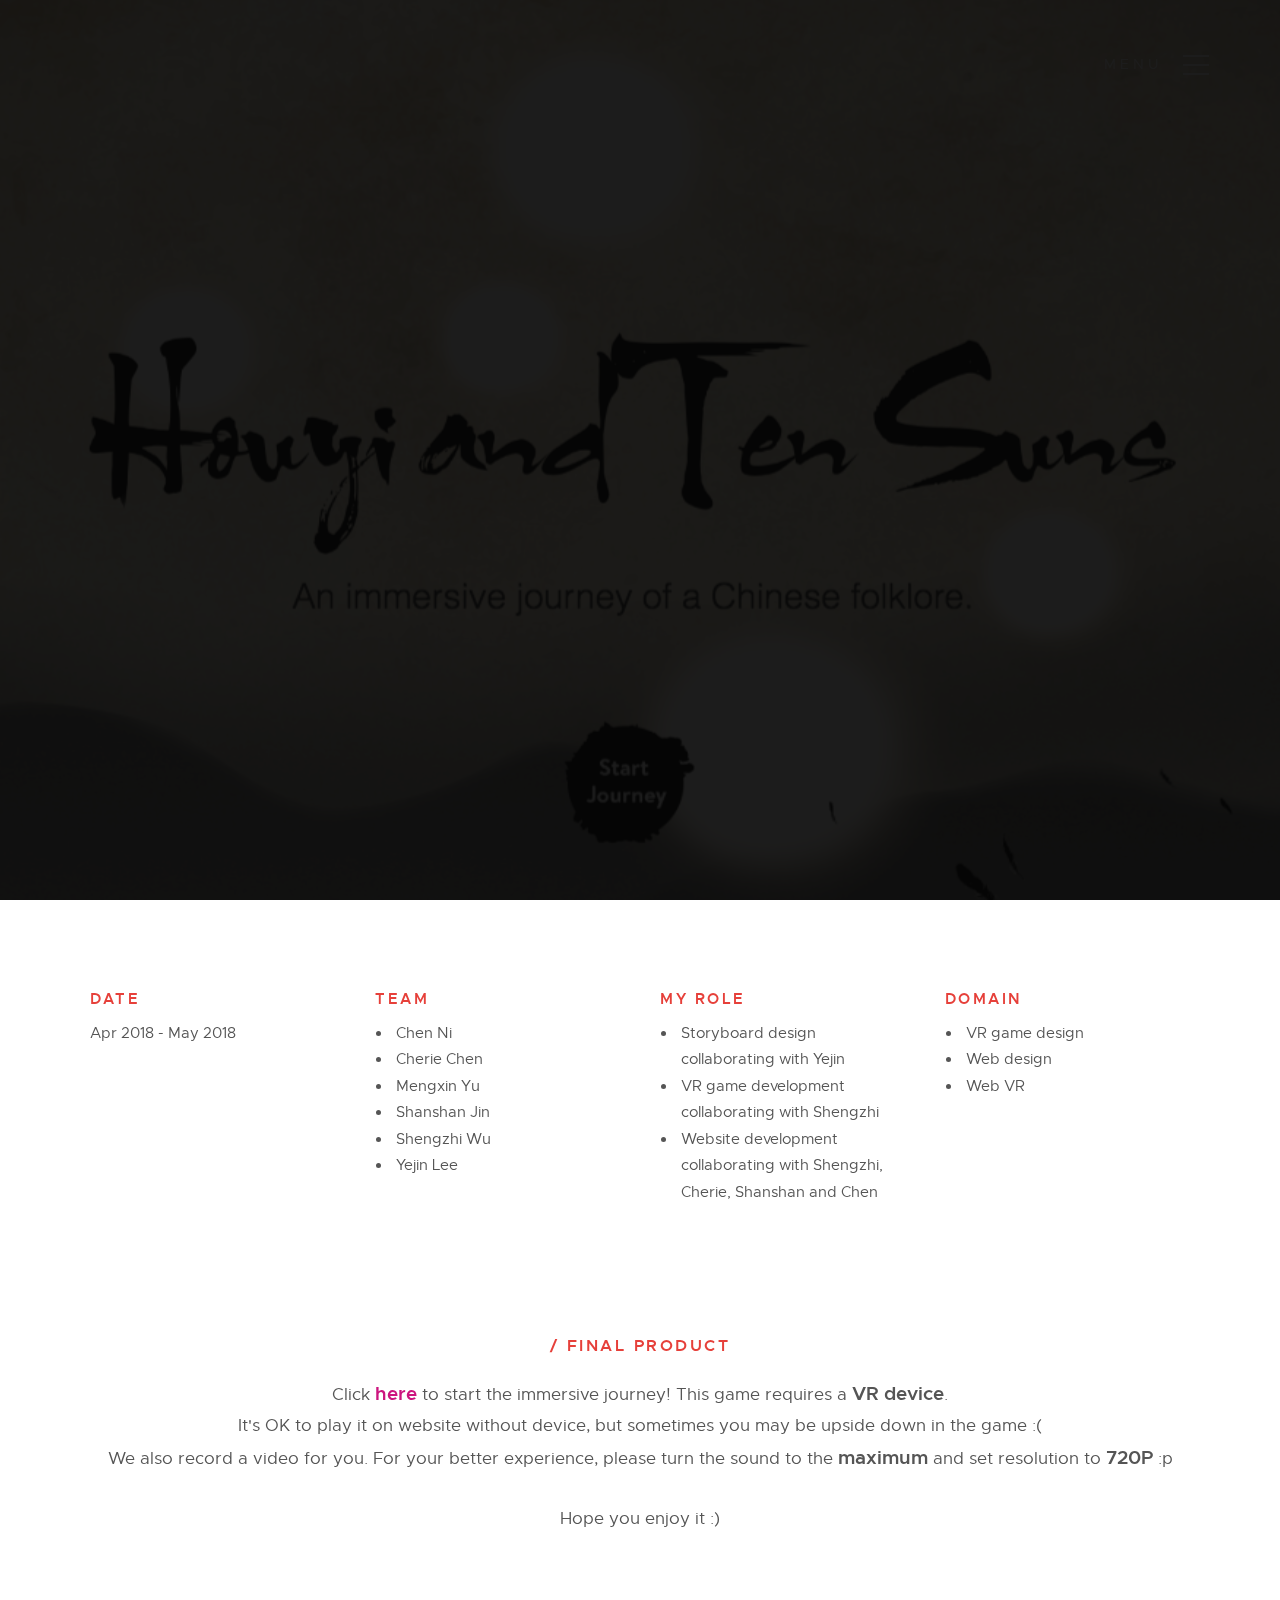
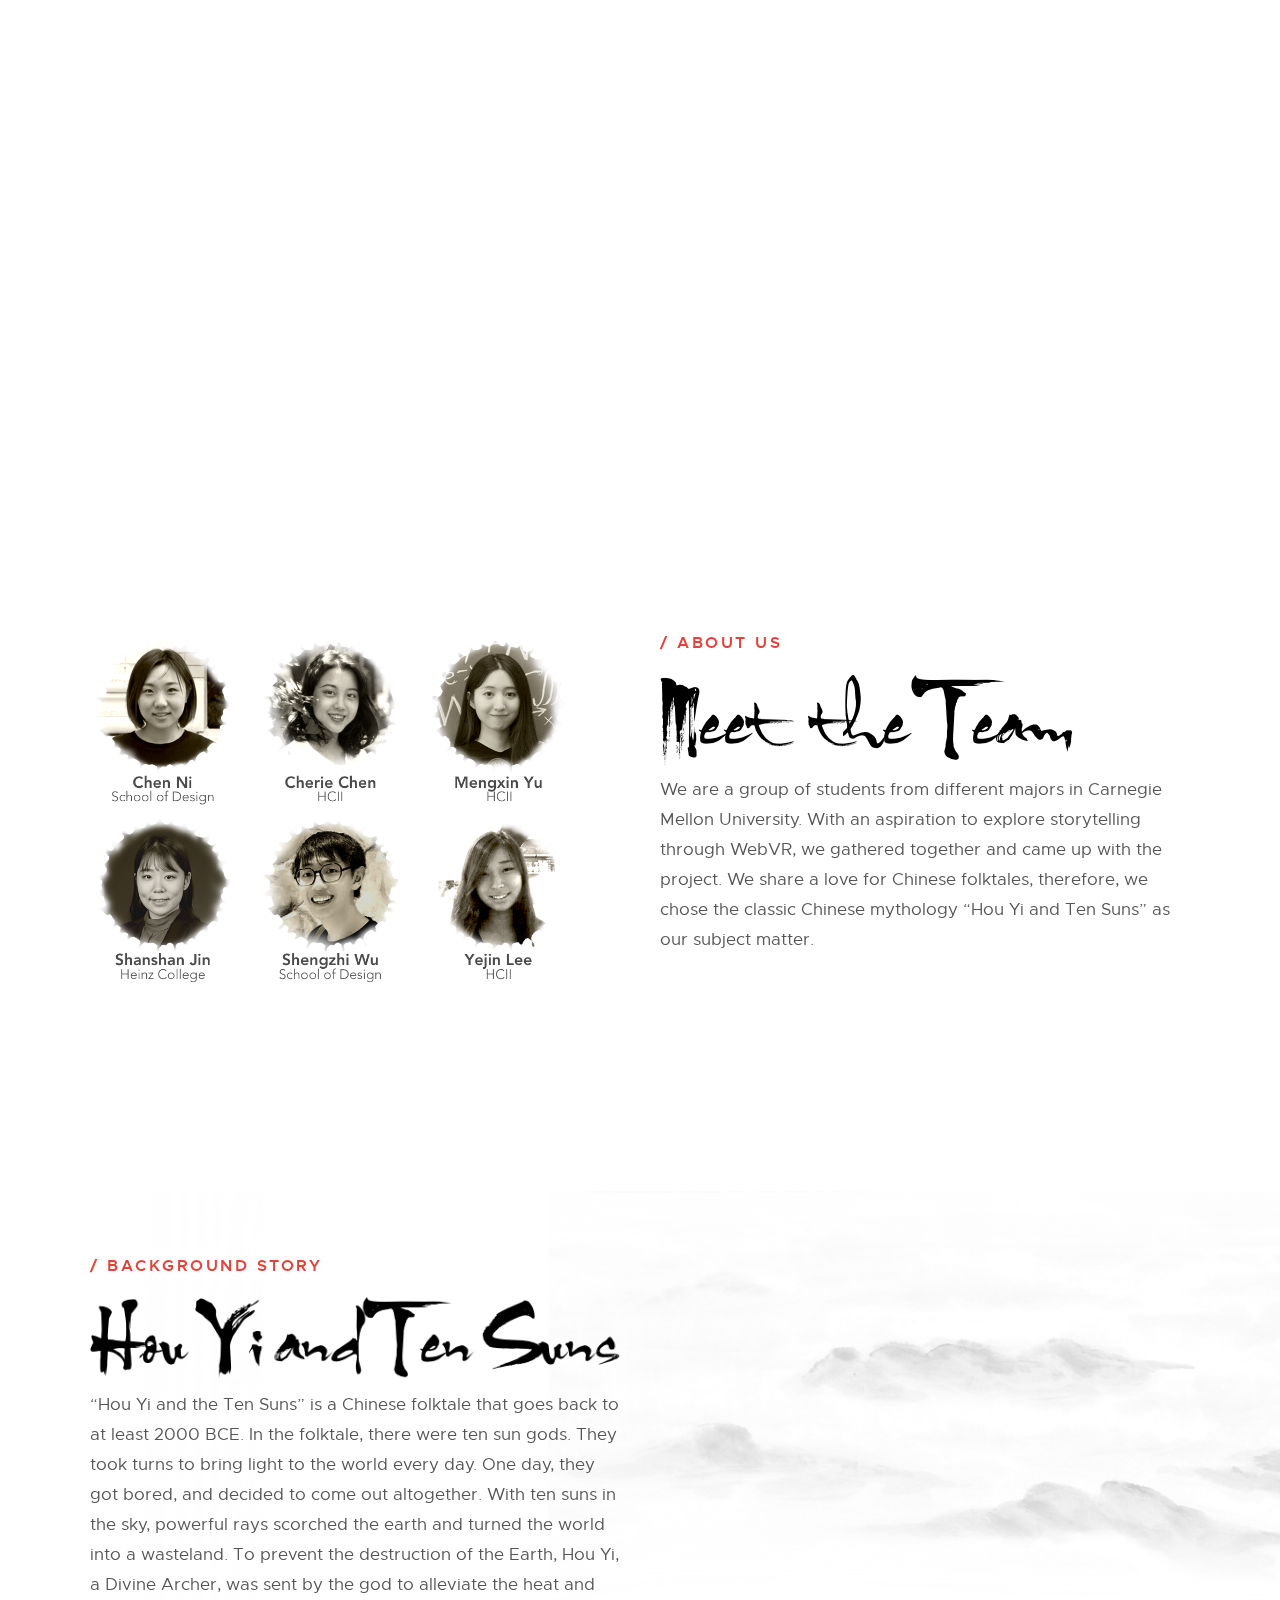
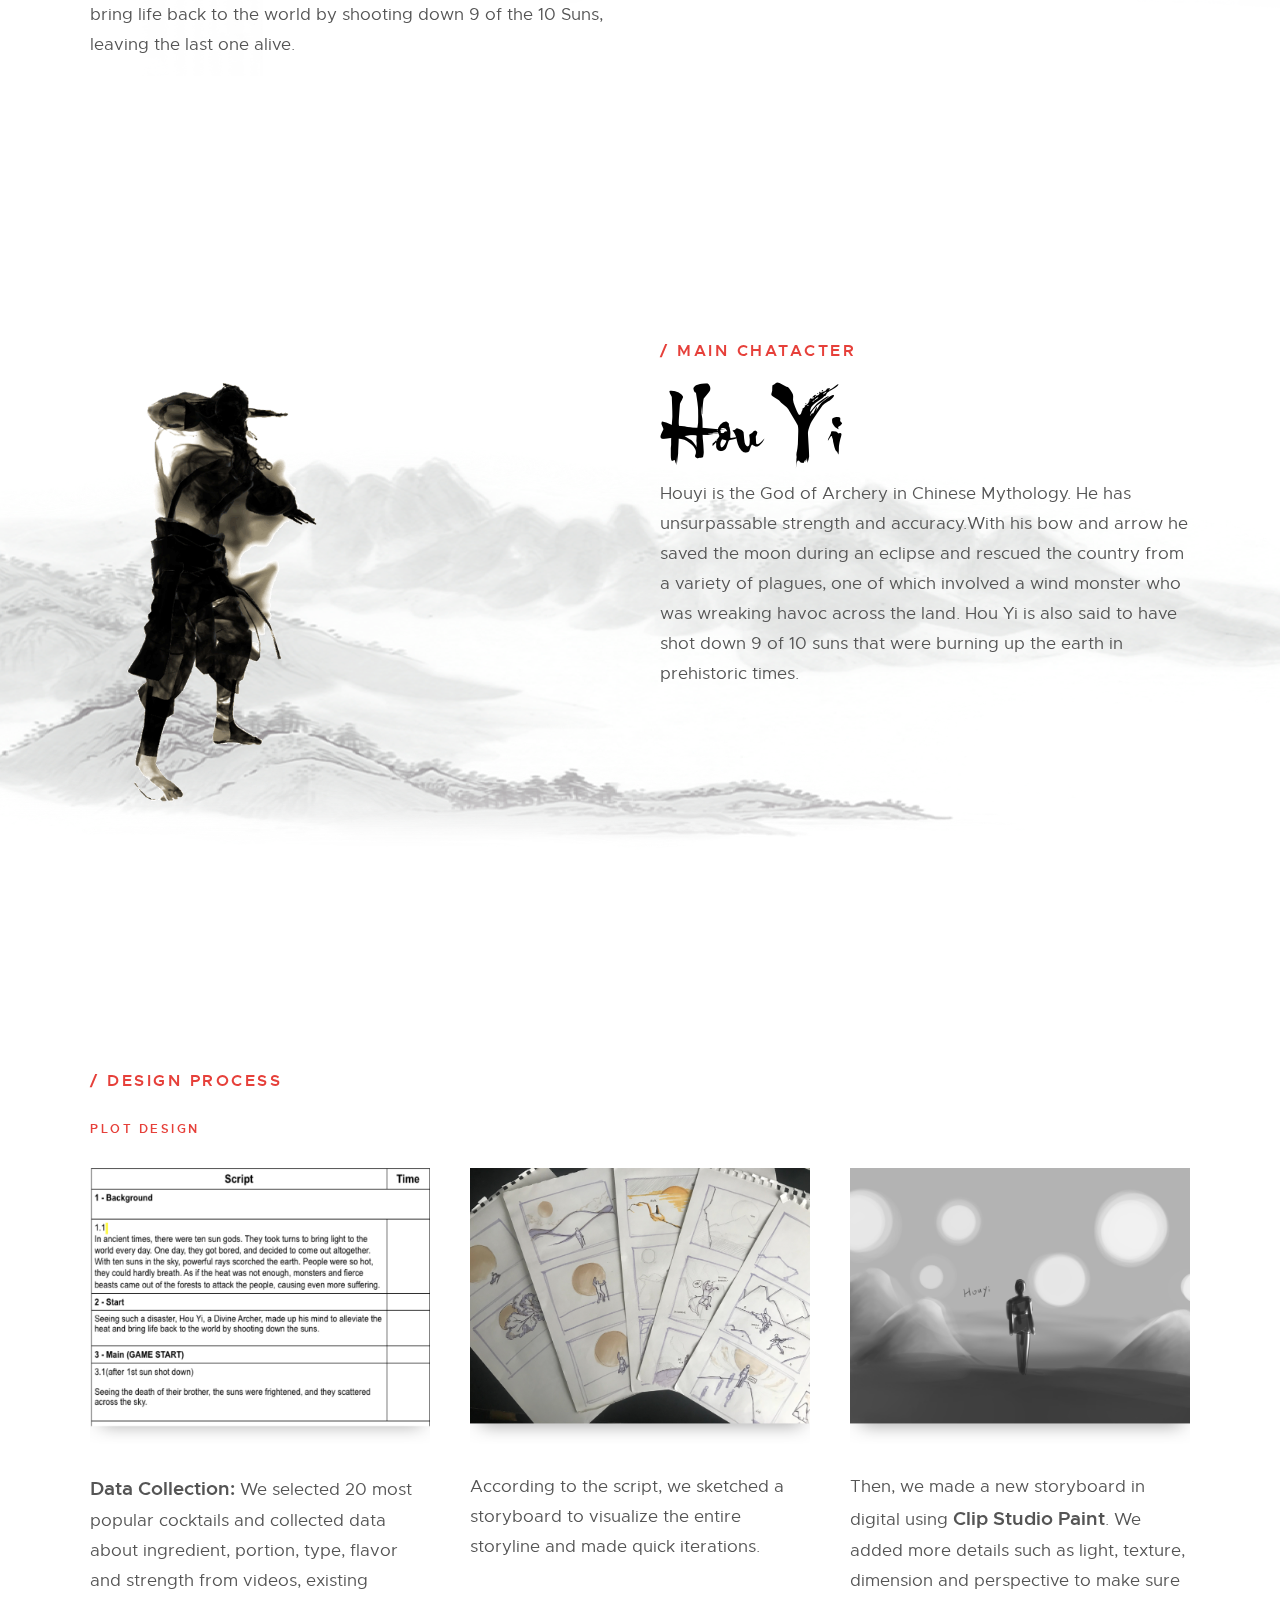
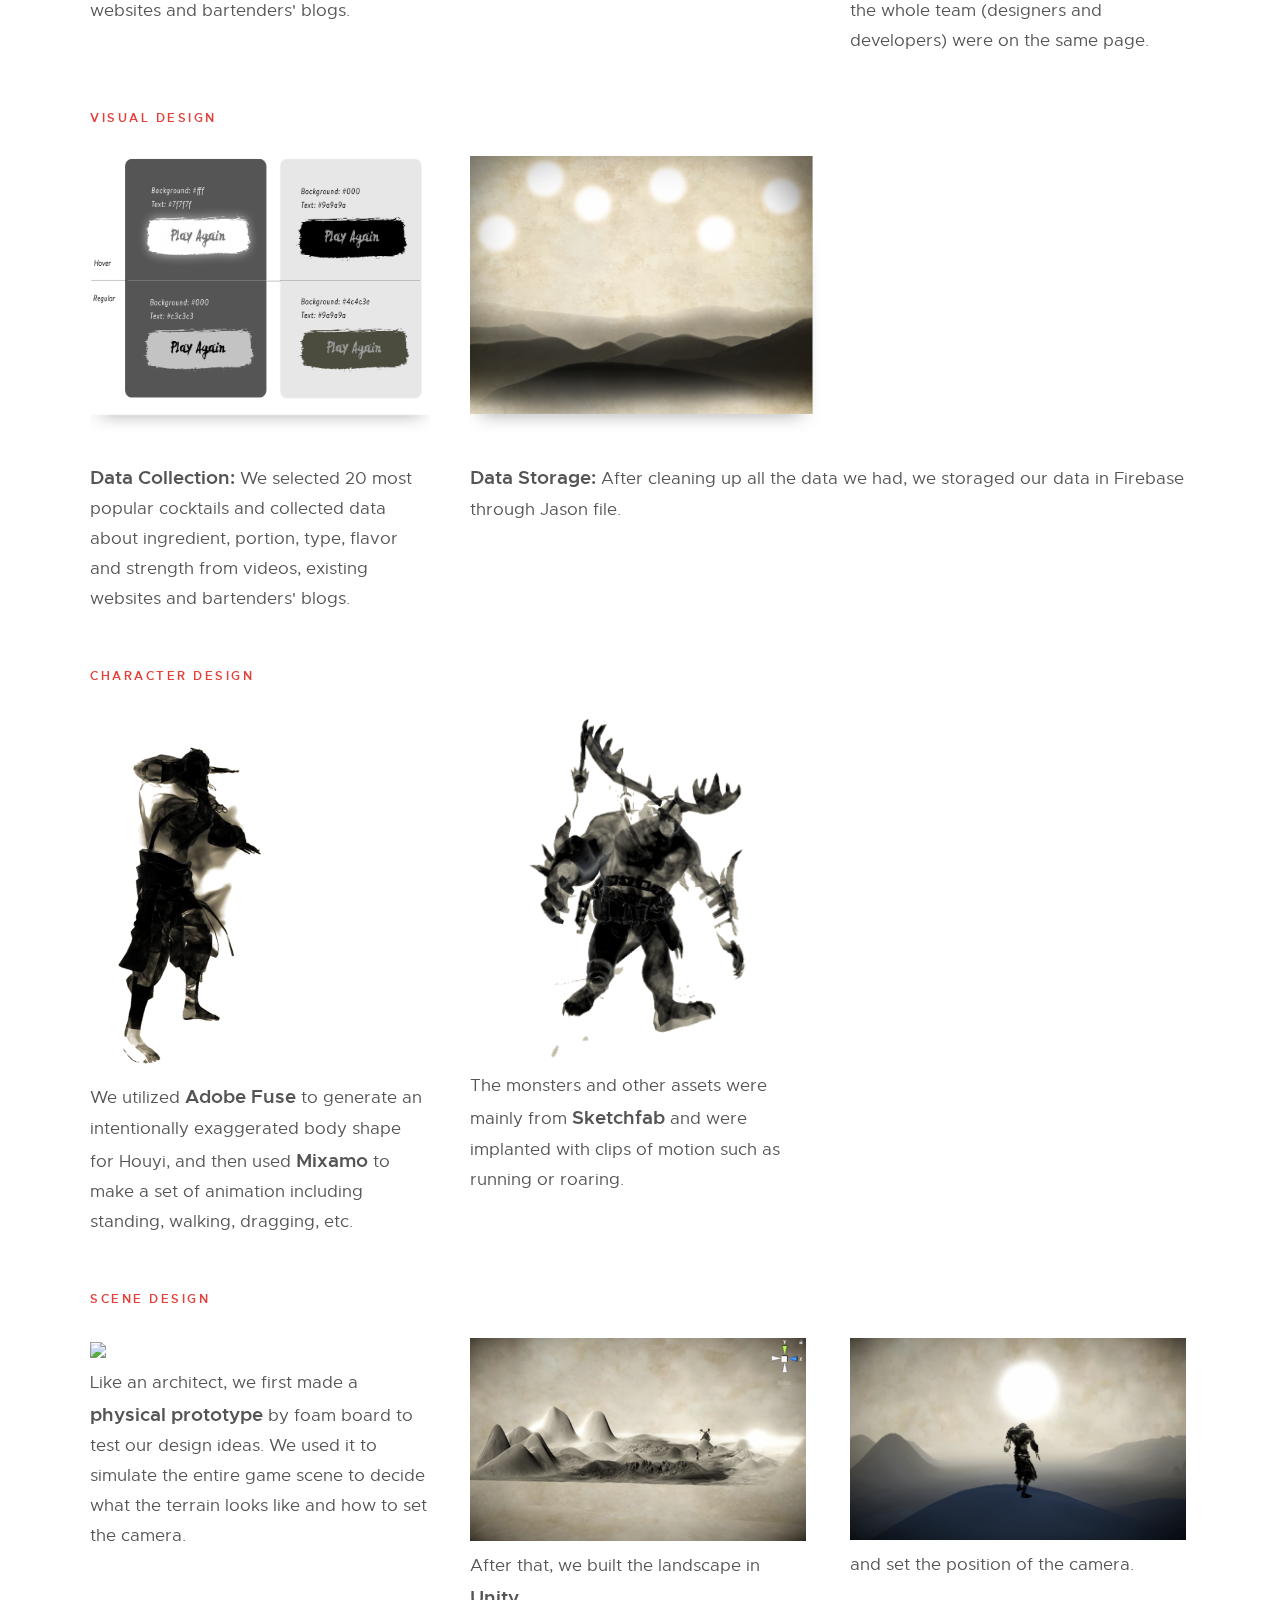
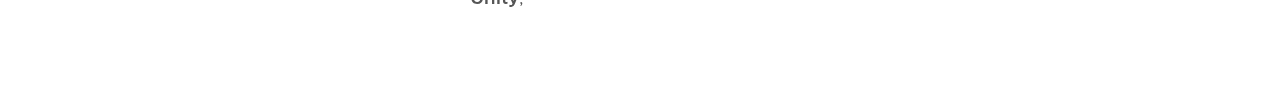
==== SingleWork/Houyi.html @ b778c7f6 "Sep 7th" ====
<!DOCTYPE html>
<html class="no-js" lang="en">
<head>

    <!--- basic page needs
    ================================================== -->
    <meta charset="utf-8">
    <title>Hou Yi and Ten Suns</title>
    <meta name="description" content="">
    <meta name="author" content="">

    <!-- mobile specific metas
    ================================================== -->
    <meta name="viewport" content="width=device-width, initial-scale=1">

    <!-- CSS
    ================================================== -->
    <link rel="stylesheet" href="css/base.css">
    <link rel="stylesheet" href="css/vendor.css">
    <link rel="stylesheet" href="css/HouYi.css">

    <!-- script
    ================================================== -->
    <script src="js/modernizr.js"></script>
    <script src="js/pace.min.js"></script>

</head>

<body id="top">
    <!-- navigation -->
    <header class="s-header">
        <nav class="header-nav">
            <a href="#0" class="header-nav__close" title="close"><span>Close</span></a>
            <div class="header-nav__content">
                <ul class="header-nav__list">
                    <li class="current"><a class="smoothscroll"  href="#home" title="home">Home</a></li>
                    <li><a class="smoothscroll"  href="#about" title="about">About</a></li>
                    <li><a class="smoothscroll"  href="#services" title="services">Services</a></li>
                    <li><a class="smoothscroll"  href="#works" title="works">Works</a></li>
                    <li><a class="smoothscroll"  href="#contact" title="contact">Contact</a></li>
                </ul>
            </div> <!-- end header-nav__content -->
        </nav> <!-- end header-nav -->
        <a class="header-menu-toggle" href="#0">
            <span class="header-menu-icon"></span>
        </a>
    </header> <!-- end s-header -->


    <!-- home ================================================== -->
    <section id="home" class="s-home target-section" data-parallax="scroll" data-image-src="images/HouYi/background.png" data-natural-width=150 data-natural-height=70 data-position-y=top>
    </section> <!-- end s-home -->
    

       <section id="role">
        <div class="row block-1-4 block-m-1-4 block-tab-1-2">
            <div class="col-block" >
                <h3 class="sub-subhead">Date</h3>
                <p>Apr 2018 - May 2018</p>
            </div>
            <div class="col-block" >
                <h3 class="sub-subhead">Team</h3>
                <ul>
                    <li>Chen Ni</li>
                    <li>Cherie Chen</li>
                    <li>Mengxin Yu</li>
                    <li>Shanshan Jin</li>
                    <li>Shengzhi Wu</li>
                    <li>Yejin Lee</li>
                </ul>
            </div>
            <div class="col-block" >
                <h3 class="sub-subhead">My role</h3>
                <ul>
                    <li>Storyboard design collaborating with Yejin</li>
                    <li>VR game development collaborating with Shengzhi</li>
                    <li>Website development collaborating with Shengzhi, Cherie, Shanshan and Chen</li>
                </ul>
            </div>
            <div class="col-block" >
                <h3 class="sub-subhead">Domain</h3>
                <ul>
                    <li>VR game design</li>
                    <li>Web design</li>
                    <li>Web VR</li>
                </ul>
            </div>
        </div>       
    </section>
    <!-- content ================================================== -->
    
    
    <section style="margin-top:10rem; margin-bottom: 5rem">
            <div width="20%" align="center">
                <h3 class="subhead">Final Product</h3>
                <p>Click <a href="https://shanshaj.github.io/Hou-Yi/"><b>here</b></a> to start the immersive journey! This game requires a <b>VR device</b>.
                <br>It's OK to play it on website without device, but sometimes you may be upside down in the game :(
                <br>We also record a video for you. For your better experience, please turn the sound to the <b>maximum</b> and set resolution to <b>720P</b> :p</p>
                <p>Hope you enjoy it :) </p>
            </div>
            <div width="65%" align="center">
                <iframe width="725" height="408" src="https://www.youtube.com/embed/RPonLf4-3fg" frameborder="0" allow="autoplay; encrypted-media" allowfullscreen></iframe> 
            </div>   
    </section> 
      
    <section id='about' class="s-services" >
        <div class="row block-1-2 block-m-1-2 block-tab-full">
            <div class="col-block">
                <img width="90%" src="images/HouYi/team.png">
            </div>
            <div class="col-block">
                <h3 class="subhead">About us</h3>
                <img src="images/HouYi/t3.png">
                <p>We are a group of students from different majors in Carnegie Mellon University. With an aspiration to explore storytelling through WebVR, we gathered together and came up with the project. We share a love for Chinese folktales, therefore, we chose the classic Chinese mythology “Hou Yi and Ten Suns” as our subject matter.</p>
            </div>
        </div>
    </section> <!-- end -->
    
    <section id='about' class="s-services" style="background-image: url(images/HouYi/hill4.png); background-repeat:no-repeat">
        <div class="row block-1-2 block-m-1-2 block-tab-full">
            <div class="col-block">
               <h3 class="subhead">Background Story</h3>
                <img src="images/HouYi/t1.png">
                <p>“Hou Yi and the Ten Suns” is a Chinese folktale that goes back to at least 2000 BCE. In the folktale, there were ten sun gods. They took turns to bring light to the world every day. One day, they got bored, and decided to come out altogether. With ten suns in the sky, powerful rays scorched the earth and turned the world into a wasteland. To prevent the destruction of the Earth, Hou Yi, a Divine Archer, was sent by the god to alleviate the heat and bring life back to the world by shooting down 9 of the 10 Suns, leaving the last one alive.</p>
            </div>
            <div class="col-block">
                <img src="">
            </div>
        </div>
    </section> <!-- end -->
    
    <section id='about' class="s-services"  style="background-image: url(images/HouYi/hill2.png); background-repeat:no-repeat">
        <div class="row block-1-2 block-m-1-2 block-tab-full">
            <div class="col-block">
                <img width="50%" src="images/HouYi/houyi.gif">
            </div>
            <div class="col-block">
                <h3 class="subhead">Main chatacter</h3>
                <img src="images/HouYi/t2.png">
                <p>Houyi is the God of Archery in Chinese Mythology. He has unsurpassable strength and accuracy.With his bow and arrow he saved the moon during an eclipse and rescued the country from a variety of plagues, one of which involved a wind monster who was wreaking havoc across the land. Hou Yi is also said to have shot down 9 of 10 suns that were burning up the earth in prehistoric times.</p>
            </div>
        </div>
    </section> <!-- end -->
    
    <section id='services' class="s-services">
        <div class="row section-header" >
            <div class="col-full">
                <h3 class="subhead">Design Process</h3>
            </div>
        </div> <!-- end section-header -->

        <div class="row">
            <div class="col-full">
                <h3 class="sub-subhead">Plot Design</h3>
            </div>
        </div>
        <div class="row services-list block-1-3 block-m-1-2 block-tab-full">
            <div class="col-block service-item " >
                <div class="service-text">
                    <img src="images/HouYi/story1.png">
                </div>
                <p><b>Data Collection:</b> We selected 20 most popular cocktails and collected data about ingredient, portion, type, flavor and strength from videos, existing websites and bartenders' blogs.
                </p>
            </div>
            <div class="col-block service-item " >
                <div class="service-text">
                    <img src="images/HouYi/story2.png">
                </div>
                <p>According to the script, we sketched a storyboard to visualize the entire storyline and made quick iterations.
                </p>
            </div>
            <div class="col-block service-item " >
                <div class="service-text">
                    <img src="images/HouYi/story3.png">
                </div>
                <p>Then, we made a new storyboard in digital using <b>Clip Studio Paint</b>. We added more details such as light, texture, dimension and perspective to make sure the whole team (designers and developers) were on the same page.
                </p>
            </div>
        </div>

        <div class="row">
            <div class="col-full">
                <h3 class="sub-subhead">Visual Design</h3>
            </div>
        </div>
        <div class="row services-list block-1-3 block-m-1-2 block-tab-full">
            <div class="col-block service-item " >
                <div class="service-text">
                    <img src="images/HouYi/visual1.png">
                </div>
                <p><b>Data Collection:</b> We selected 20 most popular cocktails and collected data about ingredient, portion, type, flavor and strength from videos, existing websites and bartenders' blogs.
                </p>
            </div>
            <div class="col-eight service-item " >
                <div class="service-text">
                    <img src="images/HouYi/visual2.png">
                </div>
                <p><b>Data Storage:</b> After cleaning up all the data we had, we storaged our data in Firebase through Jason file.
                </p>
            </div>
        </div>
        
        <div class="row">
            <div class="col-full">
                <h3 class="sub-subhead">Character Design</h3>
            </div>
        </div>
        <div class="row services-list block-1-3 block-m-1-2 block-tab-full">
            <div class="col-block service-item " >
                <div class="service-text">
                    <img width="200px" height="355px" src="images/HouYi/houyi.gif">
                </div>
                <p>We utilized <b>Adobe Fuse</b> to generate an intentionally exaggerated body shape for Houyi, and then used <b>Mixamo</b> to make a set of animation including standing, walking, dragging, etc.
                </p>
            </div>
            <div class="col-block service-item " >
                <div class="service-text">
                    <img width="312.4px" src="images/HouYi/monster.gif">
                </div>
                <p>The monsters and other assets were mainly from <b>Sketchfab</b> and were implanted with clips of motion such as running or roaring.
                </p>
            </div>
        </div>
        
        <div class="row">
            <div class="col-full">
                <h3 class="sub-subhead">Scene Design</h3>
            </div>
        </div>
        <div class="row services-list block-1-3 block-m-1-2 block-tab-full">
            <div class="col-block service-item " >
                <div class="service-text">
                    <img width="359.98px" src="images/HouYi/scene1.gif">
                </div>
                <p>Like an architect, we first made a <b>physical prototype</b> by foam board to test our design ideas. We used it to simulate the entire game scene to decide what the terrain looks like and how to set the camera.
                </p>
            </div>
            <div class="col-block service-item " >
                <div class="service-text">
                    <img width="335.85px" src="images/HouYi/scene3.png">
                </div>
                <p>After that, we built the landscape in <b>Unity</b>,
                </p>
            </div>
            <div class="col-block service-item " >
                <div class="service-text">
                    <img width="335.85px" src="images/HouYi/scene2.png">
                </div>
                <p>and set the position of the camera.
                </p>
            </div>
            
        </div>
    </section>
    



    


    <!-- preloader
    ================================================== -->
    <div id="preloader">
        <div id="loader">            
        </div>
    </div>


    <!-- Java Script
    ================================================== -->
    <script src="js/jquery-3.2.1.min.js"></script>
    <script src="js/plugins.js"></script>
    <script src="js/main.js"></script>

</body>

</html>
---- SingleWork/css/base.css ----
/* =================================================================== 
 *
 *  Transcend v1.0 Base Stylesheet
 *  03-18-2018
 *  ------------------------------------------------------------------
 *
 *  TOC:
 *  # imports
 *  # normalize
 *  # basic/base setup styles
 *      ## Media
 *      ## Typography resets
 *      ## links
 *      ## inputs
 *  # grid
 *      ## medium size devices
 *      ## tablets
 *      ## mobile devices
 *      ## small mobile devices
 *  # block grids
 *      ## medium size devices
 *      ## tablets
 *      ## mobile devices
 *      ## small mobile devices
 *  # MISC
 *
 * =================================================================== */

/* ===================================================================
 * # imports 
 *
 * ------------------------------------------------------------------- */
@import url("font-awesome/css/fontawesome-all.css");
@import url("micons/micons.css");
@import url("fonts.css");


/* ===================================================================
 * # normalize
 * normalize.css v5.0.0 | MIT License | 
 * github.com/necolas/normalize.css
 *
 * ------------------------------------------------------------------- */
html {
    font-family: sans-serif;
    line-height: 1.15;
    -ms-text-size-adjust: 100%;
    -webkit-text-size-adjust: 100%;
}

body {
    margin: 0;
}

article,
aside,
footer,
header,
nav,
section {
    display: block;
}

h1 {
    font-size: 2em;
    margin: 0.67em 0;
}

figcaption,
figure,
main {
    display: block;
}

figure {
    margin: 1em 40px;
}

hr {
    box-sizing: content-box;
    height: 0;
    overflow: visible;
}

pre {
    font-family: monospace, monospace;
    font-size: 1em;
}

a {
    background-color: transparent;
    -webkit-text-decoration-skip: objects;
}

a:active,
a:hover {
    outline-width: 0;
}

abbr[title] {
    border-bottom: none;
    text-decoration: underline;
    text-decoration: underline dotted;
}

b,
strong {
    font-weight: inherit;
}

b,
strong {
    font-weight: bolder;
}

code,
kbd,
samp {
    font-family: monospace, monospace;
    font-size: 1em;
}

dfn {
    font-style: italic;
}

mark {
    background-color: #ff0;
    color: #000;
}

small {
    font-size: 80%;
}

sub,
sup {
    font-size: 75%;
    line-height: 0;
    position: relative;
    vertical-align: baseline;
}

sub {
    bottom: -0.25em;
}

sup {
    top: -0.5em;
}

audio,
video {
    display: inline-block;
}

audio:not([controls]) {
    display: none;
    height: 0;
}

img {
    border-style: none;
}

svg:not(:root) {
    overflow: hidden;
}

button,
input,
optgroup,
select,
textarea {
    font-family: sans-serif;
    font-size: 100%;
    line-height: 1.15;
    margin: 0;
}

button,
input {
    overflow: visible;
}

button,
select {
    text-transform: none;
}

button,
html [type="button"],
[type="reset"],
[type="submit"] {
    -webkit-appearance: button;
}

button::-moz-focus-inner,
[type="button"]::-moz-focus-inner,
[type="reset"]::-moz-focus-inner,
[type="submit"]::-moz-focus-inner {
    border-style: none;
    padding: 0;
}

button:-moz-focusring,
[type="button"]:-moz-focusring,
[type="reset"]:-moz-focusring,
[type="submit"]:-moz-focusring {
    outline: 1px dotted ButtonText;
}

fieldset {
    border: 1px solid #c0c0c0;
    margin: 0 2px;
    padding: 0.35em 0.625em 0.75em;
}

legend {
    box-sizing: border-box;
    color: inherit;
    display: table;
    max-width: 100%;
    padding: 0;
    white-space: normal;
}

progress {
    display: inline-block;
    vertical-align: baseline;
}

textarea {
    overflow: auto;
}

[type="checkbox"],
[type="radio"] {
    box-sizing: border-box;
    padding: 0;
}

[type="number"]::-webkit-inner-spin-button,
[type="number"]::-webkit-outer-spin-button {
    height: auto;
}

[type="search"] {
    -webkit-appearance: textfield;
    outline-offset: -2px;
}

[type="search"]::-webkit-search-cancel-button,
[type="search"]::-webkit-search-decoration {
    -webkit-appearance: none;
}

::-webkit-file-upload-button {
    -webkit-appearance: button;
    font: inherit;
}

details,
menu {
    display: block;
}

summary {
    display: list-item;
}

canvas {
    display: inline-block;
}

template {
    display: none;
}

[hidden] {
    display: none;
}


/* ===================================================================
 * # basic/base setup styles
 *
 * ------------------------------------------------------------------- */
html {
    font-size: 62.5%;
    box-sizing: border-box;
}

*,
*::before,
*::after {
    box-sizing: inherit;
}

body {
    font-weight: normal;
    line-height: 1;
    word-wrap: break-word;
    text-rendering: optimizeLegibility;
    -webkit-overflow-scrolling: touch;
    -webkit-text-size-adjust: none;
}

body,
input,
button {
    -moz-osx-font-smoothing: grayscale;
    -webkit-font-smoothing: antialiased;
}


/* ------------------------------------------------------------------- 
 * ## Media
 * ------------------------------------------------------------------- */
img,
video {
    max-width: 100%;
    height: auto;
}


/* ------------------------------------------------------------------- 
 * ## Typography resets 
 * ------------------------------------------------------------------- */
div,
dl,
dt,
dd,
ul,
ol,
li,
h1,
h2,
h3,
h4,
h5,
h6,
pre,
form,
p,
blockquote,
th,
td {
    margin: 0;
    padding: 0;
}

h1,
h2,
h3,
h4,
h5,
h6 {
    -webkit-font-smoothing: auto;
    -webkit-font-smoothing: antialiased;
    -webkit-font-variant-ligatures: common-ligatures;
    -moz-font-variant-ligatures: common-ligatures;
    font-variant-ligatures: common-ligatures;
    text-rendering: optimizeLegibility;
}

em,
i {
    font-style: italic;
    line-height: inherit;
}

strong,
b {
    font-weight: bold;
    line-height: inherit;
}

small {
    font-size: 60%;
    line-height: inherit;
}

ol,
ul {
    list-style: none;
}

li {
    display: block;
}


/* ------------------------------------------------------------------- 
 * ## links
 * ------------------------------------------------------------------- */
a {
    text-decoration: none;
    line-height: inherit;
}

a img {
    border: none;
}


/* ------------------------------------------------------------------- 
 * ## inputs
 * ------------------------------------------------------------------- */
fieldset {
    margin: 0;
    padding: 0;
}

input[type="email"],
input[type="number"],
input[type="search"],
input[type="text"],
input[type="tel"],
input[type="url"],
input[type="password"],
textarea {
    -webkit-appearance: none;
    -moz-appearance: none;
    -ms-appearance: none;
    -o-appearance: none;
    appearance: none;
}



/* ===================================================================
 * # grid
 *
 * ------------------------------------------------------------------- */
.row {
    width: 89%;
    max-width: 1200px;
    margin: 0 auto;
}

.row:after {
    content: "";
    display: table;
    clear: both;
}

.row .row {
    width: auto;
    max-width: none;
    margin-left: -20px;
    margin-right: -20px;
}

/* column blocks
 * -------------------------------------- */
[class*="col-"] {
    float: left;
    padding: 0 20px;
}

[class*="col-"]+[class*="col-"].end {
    float: right;
}

/* column width classes 
 * -------------------------------------- */
.col-one {
    width: 8.33333%;
}

.col-two,
.col-1-6 {
    width: 16.66667%;
}

.col-three,
.col-1-4 {
    width: 25%;
}

.col-four,
.col-1-3 {
    width: 33.33333%;
}

.col-five {
    width: 41.66667%;
}

.col-six,
.col-1-2 {
    width: 50%;
}

.col-seven {
    width: 58.33333%;
}

.col-eight,
.col-2-3 {
    width: 66.66667%;
}

.col-nine,
.col-3-4 {
    width: 75%;
}

.col-ten,
.col-5-6 {
    width: 83.33333%;
}

.col-eleven {
    width: 91.66667%;
}

.col-twelve,
.col-full {
    width: 100%;
}


/* ------------------------------------------------------------------- 
 * ## medium size devices
 * ------------------------------------------------------------------- */
@media only screen and (max-width: 1200px) {
    .row .row {
        margin-left: -15px;
        margin-right: -15px;
    }
    [class*="col-"] {
        padding: 0 15px;
    }
    .md-two,
    .md-1-6 {
        width: 16.66667%;
    }
    .md-one {
        width: 8.33333%;
    }
    .md-three,
    .md-1-4 {
        width: 25%;
    }
    .md-four,
    .md-1-3 {
        width: 33.33333%;
    }
    .md-five {
        width: 41.66667%;
    }
    .md-six,
    .md-1-2 {
        width: 50%;
    }
    .md-seven {
        width: 58.33333%;
    }
    .md-eight,
    .md-2-3 {
        width: 66.66667%;
    }
    .md-nine,
    .md-3-4 {
        width: 75%;
    }
    .md-ten,
    .md-5-6 {
        width: 83.33333%;
    }
    .md-eleven {
        width: 91.66667%;
    }
    .md-twelve,
    .md-full {
        width: 100%;
    }
}


/* ------------------------------------------------------------------- 
 * ## tablets
 * ------------------------------------------------------------------- */
@media only screen and (max-width: 800px) {
    .row {
        width: 90%;
    }
    .tab-1-4 {
        width: 25%;
    }
    .tab-1-3 {
        width: 33.33333%;
    }
    .tab-1-2 {
        width: 50%;
    }
    .tab-2-3 {
        width: 66.66667%;
    }
    .tab-3-4 {
        width: 75%;
    }
    .tab-full {
        width: 100%;
    }
    .hide-on-tablet {
        display: none;
    }
}


/* ------------------------------------------------------------------- 
 * ## mobile devices
 * ------------------------------------------------------------------- */
@media only screen and (max-width: 600px) {
    .row {
        width: auto;
        padding-left: 25px;
        padding-right: 25px;
    }
    .row .row {
        margin-left: -10px;
        margin-right: -10px;
        padding-left: 0;
        padding-right: 0;
    }
    [class*="col-"] {
        padding: 0 10px;
    }
    .mob-1-4 {
        width: 25%;
    }
    .mob-1-3 {
        width: 33.33333%;
    }
    .mob-1-2 {
        width: 50%;
    }
    .mob-2-3 {
        width: 66.66667%;
    }
    .mob-3-4 {
        width: 75%;
    }
    .mob-full {
        width: 100%;
    }
    .hide-on-mobile {
        display: none;
    }
}


/* ------------------------------------------------------------------- 
 * ## small mobile devices
 * ------------------------------------------------------------------- */

/* stack columns on small mobile devices
 * ------------------------------------------------------------------- */
@media only screen and (max-width: 400px) {
    .row .row {
        margin-left: 0;
        margin-right: 0;
    }
    [class*="col-"] {
        width: 100% !important;
        float: none !important;
        clear: both !important;
        margin-left: 0;
        margin-right: 0;
        padding: 0;
    }
    [class*="col-"]+[class*="col-"].end {
        float: none;
    }
}



/* ===================================================================
 * # block grids
 * ------------------------------------------------------------------- */

/*   Equally-sized columns define at row level
 * ------------------------------------------------------------------- */
[class*="block-"]:after {
    content: "";
    display: table;
    clear: both;
}

.block-1-6 .col-block {
    width: 16.66667%;
}

.block-1-5 .col-block {
    width: 20%;
}

.block-1-4 .col-block {
    width: 25%;
}

.block-1-3 .col-block {
    width: 33.33333%;
}

.block-1-2 .col-block {
    width: 50%;
}

/**
 * Clearing for block grid columns. Allow columns with 
 * different heights to align properly.
 */

.block-1-6 .col-block:nth-child(6n+1),
.block-1-5 .col-block:nth-child(5n+1),
.block-1-4 .col-block:nth-child(4n+1),
.block-1-3 .col-block:nth-child(3n+1),
.block-1-2 .col-block:nth-child(2n+1) {
    clear: both;
}


/* ------------------------------------------------------------------- 
 * ## medium size devices
 * ------------------------------------------------------------------- */
@media only screen and (max-width: 1200px) {
    .block-m-1-6 .col-block {
        width: 16.66667%;
    }
    .block-m-1-5 .col-block {
        width: 20%;
    }
    .block-m-1-4 .col-block {
        width: 25%;
    }
    .block-m-1-3 .col-block {
        width: 33.33333%;
    }
    .block-m-1-2 .col-block {
        width: 50%;
    }
    .block-m-full .col-block {
        width: 100%;
        clear: both;
    }
    [class*="block-m-"] .col-block:nth-child(n) {
        clear: none;
    }
    .block-m-1-6 .col-block:nth-child(6n+1),
    .block-m-1-5 .col-block:nth-child(5n+1),
    .block-m-1-4 .col-block:nth-child(4n+1),
    .block-m-1-3 .col-block:nth-child(3n+1),
    .block-m-1-2 .col-block:nth-child(2n+1) {
        clear: both;
    }
}


/* ------------------------------------------------------------------- 
 * ## tablets
 * ------------------------------------------------------------------- */
@media only screen and (max-width: 800px) {
    .block-tab-1-6 .col-block {
        width: 16.66667%;
    }
    .block-tab-1-5 .col-block {
        width: 20%;
    }
    .block-tab-1-4 .col-block {
        width: 25%;
    }
    .block-tab-1-3 .col-block {
        width: 33.33333%;
    }
    .block-tab-1-2 .col-block {
        width: 50%;
    }
    .block-tab-full .col-block {
        width: 100%;
        clear: both;
    }
    [class*="block-tab-"] .col-block:nth-child(n) {
        clear: none;
    }
    .block-tab-1-6 .col-block:nth-child(6n+1),
    .block-tab-1-6 .col-block:nth-child(5n+1),
    .block-tab-1-4 .col-block:nth-child(4n+1),
    .block-tab-1-3 .col-block:nth-child(3n+1),
    .block-tab-1-2 .col-block:nth-child(2n+1) {
        clear: both;
    }
}


/* ------------------------------------------------------------------- 
 * ## mobile devices
 * ------------------------------------------------------------------- */
@media only screen and (max-width: 600px) {
    .block-mob-1-6 .col-block {
        width: 16.66667%;
    }
    .block-mob-1-5 .col-block {
        width: 20%;
    }
    .block-mob-1-4 .col-block {
        width: 25%;
    }
    .block-mob-1-3 .col-block {
        width: 33.33333%;
    }
    .block-mob-1-2 .col-block {
        width: 50%;
    }
    .block-mob-full .col-block {
        width: 100%;
        clear: both;
    }
    [class*="block-mob-"] .col-block:nth-child(n) {
        clear: none;
    }
    .block-mob-1-6 .col-block:nth-child(6n+1),
    .block-mob-1-5 .col-block:nth-child(5n+1),
    .block-mob-1-4 .col-block:nth-child(4n+1),
    .block-mob-1-3 .col-block:nth-child(3n+1),
    .block-mob-1-2 .col-block:nth-child(2n+1) {
        clear: both;
    }
}


/* ------------------------------------------------------------------- 
 * ## small mobile devices
 * ------------------------------------------------------------------- */

/* stack columns on small mobile devices
 * ------------------------------------------------------------------- */
@media only screen and (max-width: 400px) {
    .stack .col-block {
        width: 100% !important;
        float: none !important;
        clear: both !important;
        margin-left: 0;
        margin-right: 0;
    }
}



/* ===================================================================
 * # MISC
 *
 * ------------------------------------------------------------------- */
.group:after {
    content: "";
    display: table;
    clear: both;
}

/* Misc Helper Styles
 * -------------------------------------- */
.is-hidden {
    display: none;
}

.is-invisible {
    visibility: hidden;
}

.antialiased {
    -webkit-font-smoothing: antialiased;
    -moz-osx-font-smoothing: grayscale;
}

.overflow-hidden {
    overflow: hidden;
}

.remove-bottom {
    margin-bottom: 0;
}

.half-bottom {
    margin-bottom: 1.5rem !important;
}

.add-bottom {
    margin-bottom: 3rem !important;
}

.no-border {
    border: none;
}

.full-width {
    width: 100%;
}

.text-center {
    text-align: center;
}

.text-left {
    text-align: left;
}

.text-right {
    text-align: right;
}

.pull-left {
    float: left;
}

.pull-right {
    float: right;
}

.align-center {
    margin-left: auto;
    margin-right: auto;
    text-align: center;
}

/*# sourceMappingURL=base.css.map */
---- SingleWork/css/vendor.css ----
/* =================================================================== 
 *
 *  Transcend v1.0 Vendor/Third Party CSS 
 *  03-18-2018
 *  ------------------------------------------------------------------
 *
 *  TOC:
 *  # animate on scroll
 *  # slick slider
 *  # PhotoSwipe main CSS
 *  # PhotoSwipe Skin 
 *
 * =================================================================== */


/* ===================================================================
 * # animate on scroll 
 * https://michalsnik.github.io/aos/
 * ------------------------------------------------------------------- */
[data-aos][data-aos][data-aos-duration="50"],
body[data-aos-duration="50"] [data-aos] {
  transition-duration: 50ms;
}

[data-aos][data-aos][data-aos-delay="50"],
body[data-aos-delay="50"] [data-aos] {
  transition-delay: 0;
}

[data-aos][data-aos][data-aos-delay="50"].aos-animate,
body[data-aos-delay="50"] [data-aos].aos-animate {
  transition-delay: 50ms;
}

[data-aos][data-aos][data-aos-duration="100"],
body[data-aos-duration="100"] [data-aos] {
  transition-duration: 0.1s;
}

[data-aos][data-aos][data-aos-delay="100"],
body[data-aos-delay="100"] [data-aos] {
  transition-delay: 0;
}

[data-aos][data-aos][data-aos-delay="100"].aos-animate,
body[data-aos-delay="100"] [data-aos].aos-animate {
  transition-delay: 0.1s;
}

[data-aos][data-aos][data-aos-duration="150"],
body[data-aos-duration="150"] [data-aos] {
  transition-duration: 0.15s;
}

[data-aos][data-aos][data-aos-delay="150"],
body[data-aos-delay="150"] [data-aos] {
  transition-delay: 0;
}

[data-aos][data-aos][data-aos-delay="150"].aos-animate,
body[data-aos-delay="150"] [data-aos].aos-animate {
  transition-delay: 0.15s;
}

[data-aos][data-aos][data-aos-duration="200"],
body[data-aos-duration="200"] [data-aos] {
  transition-duration: 0.2s;
}

[data-aos][data-aos][data-aos-delay="200"],
body[data-aos-delay="200"] [data-aos] {
  transition-delay: 0;
}

[data-aos][data-aos][data-aos-delay="200"].aos-animate,
body[data-aos-delay="200"] [data-aos].aos-animate {
  transition-delay: 0.2s;
}

[data-aos][data-aos][data-aos-duration="250"],
body[data-aos-duration="250"] [data-aos] {
  transition-duration: 0.25s;
}

[data-aos][data-aos][data-aos-delay="250"],
body[data-aos-delay="250"] [data-aos] {
  transition-delay: 0;
}

[data-aos][data-aos][data-aos-delay="250"].aos-animate,
body[data-aos-delay="250"] [data-aos].aos-animate {
  transition-delay: 0.25s;
}

[data-aos][data-aos][data-aos-duration="300"],
body[data-aos-duration="300"] [data-aos] {
  transition-duration: 0.3s;
}

[data-aos][data-aos][data-aos-delay="300"],
body[data-aos-delay="300"] [data-aos] {
  transition-delay: 0;
}

[data-aos][data-aos][data-aos-delay="300"].aos-animate,
body[data-aos-delay="300"] [data-aos].aos-animate {
  transition-delay: 0.3s;
}

[data-aos][data-aos][data-aos-duration="350"],
body[data-aos-duration="350"] [data-aos] {
  transition-duration: 0.35s;
}

[data-aos][data-aos][data-aos-delay="350"],
body[data-aos-delay="350"] [data-aos] {
  transition-delay: 0;
}

[data-aos][data-aos][data-aos-delay="350"].aos-animate,
body[data-aos-delay="350"] [data-aos].aos-animate {
  transition-delay: 0.35s;
}

[data-aos][data-aos][data-aos-duration="400"],
body[data-aos-duration="400"] [data-aos] {
  transition-duration: 0.4s;
}

[data-aos][data-aos][data-aos-delay="400"],
body[data-aos-delay="400"] [data-aos] {
  transition-delay: 0;
}

[data-aos][data-aos][data-aos-delay="400"].aos-animate,
body[data-aos-delay="400"] [data-aos].aos-animate {
  transition-delay: 0.4s;
}

[data-aos][data-aos][data-aos-duration="450"],
body[data-aos-duration="450"] [data-aos] {
  transition-duration: 0.45s;
}

[data-aos][data-aos][data-aos-delay="450"],
body[data-aos-delay="450"] [data-aos] {
  transition-delay: 0;
}

[data-aos][data-aos][data-aos-delay="450"].aos-animate,
body[data-aos-delay="450"] [data-aos].aos-animate {
  transition-delay: 0.45s;
}

[data-aos][data-aos][data-aos-duration="500"],
body[data-aos-duration="500"] [data-aos] {
  transition-duration: 0.5s;
}

[data-aos][data-aos][data-aos-delay="500"],
body[data-aos-delay="500"] [data-aos] {
  transition-delay: 0;
}

[data-aos][data-aos][data-aos-delay="500"].aos-animate,
body[data-aos-delay="500"] [data-aos].aos-animate {
  transition-delay: 0.5s;
}

[data-aos][data-aos][data-aos-duration="550"],
body[data-aos-duration="550"] [data-aos] {
  transition-duration: 0.55s;
}

[data-aos][data-aos][data-aos-delay="550"],
body[data-aos-delay="550"] [data-aos] {
  transition-delay: 0;
}

[data-aos][data-aos][data-aos-delay="550"].aos-animate,
body[data-aos-delay="550"] [data-aos].aos-animate {
  transition-delay: 0.55s;
}

[data-aos][data-aos][data-aos-duration="600"],
body[data-aos-duration="600"] [data-aos] {
  transition-duration: 0.6s;
}

[data-aos][data-aos][data-aos-delay="600"],
body[data-aos-delay="600"] [data-aos] {
  transition-delay: 0;
}

[data-aos][data-aos][data-aos-delay="600"].aos-animate,
body[data-aos-delay="600"] [data-aos].aos-animate {
  transition-delay: 0.6s;
}

[data-aos][data-aos][data-aos-duration="650"],
body[data-aos-duration="650"] [data-aos] {
  transition-duration: 0.65s;
}

[data-aos][data-aos][data-aos-delay="650"],
body[data-aos-delay="650"] [data-aos] {
  transition-delay: 0;
}

[data-aos][data-aos][data-aos-delay="650"].aos-animate,
body[data-aos-delay="650"] [data-aos].aos-animate {
  transition-delay: 0.65s;
}

[data-aos][data-aos][data-aos-duration="700"],
body[data-aos-duration="700"] [data-aos] {
  transition-duration: 0.7s;
}

[data-aos][data-aos][data-aos-delay="700"],
body[data-aos-delay="700"] [data-aos] {
  transition-delay: 0;
}

[data-aos][data-aos][data-aos-delay="700"].aos-animate,
body[data-aos-delay="700"] [data-aos].aos-animate {
  transition-delay: 0.7s;
}

[data-aos][data-aos][data-aos-duration="750"],
body[data-aos-duration="750"] [data-aos] {
  transition-duration: 0.75s;
}

[data-aos][data-aos][data-aos-delay="750"],
body[data-aos-delay="750"] [data-aos] {
  transition-delay: 0;
}

[data-aos][data-aos][data-aos-delay="750"].aos-animate,
body[data-aos-delay="750"] [data-aos].aos-animate {
  transition-delay: 0.75s;
}

[data-aos][data-aos][data-aos-duration="800"],
body[data-aos-duration="800"] [data-aos] {
  transition-duration: 0.8s;
}

[data-aos][data-aos][data-aos-delay="800"],
body[data-aos-delay="800"] [data-aos] {
  transition-delay: 0;
}

[data-aos][data-aos][data-aos-delay="800"].aos-animate,
body[data-aos-delay="800"] [data-aos].aos-animate {
  transition-delay: 0.8s;
}

[data-aos][data-aos][data-aos-duration="850"],
body[data-aos-duration="850"] [data-aos] {
  transition-duration: 0.85s;
}

[data-aos][data-aos][data-aos-delay="850"],
body[data-aos-delay="850"] [data-aos] {
  transition-delay: 0;
}

[data-aos][data-aos][data-aos-delay="850"].aos-animate,
body[data-aos-delay="850"] [data-aos].aos-animate {
  transition-delay: 0.85s;
}

[data-aos][data-aos][data-aos-duration="900"],
body[data-aos-duration="900"] [data-aos] {
  transition-duration: 0.9s;
}

[data-aos][data-aos][data-aos-delay="900"],
body[data-aos-delay="900"] [data-aos] {
  transition-delay: 0;
}

[data-aos][data-aos][data-aos-delay="900"].aos-animate,
body[data-aos-delay="900"] [data-aos].aos-animate {
  transition-delay: 0.9s;
}

[data-aos][data-aos][data-aos-duration="950"],
body[data-aos-duration="950"] [data-aos] {
  transition-duration: 0.95s;
}

[data-aos][data-aos][data-aos-delay="950"],
body[data-aos-delay="950"] [data-aos] {
  transition-delay: 0;
}

[data-aos][data-aos][data-aos-delay="950"].aos-animate,
body[data-aos-delay="950"] [data-aos].aos-animate {
  transition-delay: 0.95s;
}

[data-aos][data-aos][data-aos-duration="1000"],
body[data-aos-duration="1000"] [data-aos] {
  transition-duration: 1s;
}

[data-aos][data-aos][data-aos-delay="1000"],
body[data-aos-delay="1000"] [data-aos] {
  transition-delay: 0;
}

[data-aos][data-aos][data-aos-delay="1000"].aos-animate,
body[data-aos-delay="1000"] [data-aos].aos-animate {
  transition-delay: 1s;
}

[data-aos][data-aos][data-aos-duration="1050"],
body[data-aos-duration="1050"] [data-aos] {
  transition-duration: 1.05s;
}

[data-aos][data-aos][data-aos-delay="1050"],
body[data-aos-delay="1050"] [data-aos] {
  transition-delay: 0;
}

[data-aos][data-aos][data-aos-delay="1050"].aos-animate,
body[data-aos-delay="1050"] [data-aos].aos-animate {
  transition-delay: 1.05s;
}

[data-aos][data-aos][data-aos-duration="1100"],
body[data-aos-duration="1100"] [data-aos] {
  transition-duration: 1.1s;
}

[data-aos][data-aos][data-aos-delay="1100"],
body[data-aos-delay="1100"] [data-aos] {
  transition-delay: 0;
}

[data-aos][data-aos][data-aos-delay="1100"].aos-animate,
body[data-aos-delay="1100"] [data-aos].aos-animate {
  transition-delay: 1.1s;
}

[data-aos][data-aos][data-aos-duration="1150"],
body[data-aos-duration="1150"] [data-aos] {
  transition-duration: 1.15s;
}

[data-aos][data-aos][data-aos-delay="1150"],
body[data-aos-delay="1150"] [data-aos] {
  transition-delay: 0;
}

[data-aos][data-aos][data-aos-delay="1150"].aos-animate,
body[data-aos-delay="1150"] [data-aos].aos-animate {
  transition-delay: 1.15s;
}

[data-aos][data-aos][data-aos-duration="1200"],
body[data-aos-duration="1200"] [data-aos] {
  transition-duration: 1.2s;
}

[data-aos][data-aos][data-aos-delay="1200"],
body[data-aos-delay="1200"] [data-aos] {
  transition-delay: 0;
}

[data-aos][data-aos][data-aos-delay="1200"].aos-animate,
body[data-aos-delay="1200"] [data-aos].aos-animate {
  transition-delay: 1.2s;
}

[data-aos][data-aos][data-aos-duration="1250"],
body[data-aos-duration="1250"] [data-aos] {
  transition-duration: 1.25s;
}

[data-aos][data-aos][data-aos-delay="1250"],
body[data-aos-delay="1250"] [data-aos] {
  transition-delay: 0;
}

[data-aos][data-aos][data-aos-delay="1250"].aos-animate,
body[data-aos-delay="1250"] [data-aos].aos-animate {
  transition-delay: 1.25s;
}

[data-aos][data-aos][data-aos-duration="1300"],
body[data-aos-duration="1300"] [data-aos] {
  transition-duration: 1.3s;
}

[data-aos][data-aos][data-aos-delay="1300"],
body[data-aos-delay="1300"] [data-aos] {
  transition-delay: 0;
}

[data-aos][data-aos][data-aos-delay="1300"].aos-animate,
body[data-aos-delay="1300"] [data-aos].aos-animate {
  transition-delay: 1.3s;
}

[data-aos][data-aos][data-aos-duration="1350"],
body[data-aos-duration="1350"] [data-aos] {
  transition-duration: 1.35s;
}

[data-aos][data-aos][data-aos-delay="1350"],
body[data-aos-delay="1350"] [data-aos] {
  transition-delay: 0;
}

[data-aos][data-aos][data-aos-delay="1350"].aos-animate,
body[data-aos-delay="1350"] [data-aos].aos-animate {
  transition-delay: 1.35s;
}

[data-aos][data-aos][data-aos-duration="1400"],
body[data-aos-duration="1400"] [data-aos] {
  transition-duration: 1.4s;
}

[data-aos][data-aos][data-aos-delay="1400"],
body[data-aos-delay="1400"] [data-aos] {
  transition-delay: 0;
}

[data-aos][data-aos][data-aos-delay="1400"].aos-animate,
body[data-aos-delay="1400"] [data-aos].aos-animate {
  transition-delay: 1.4s;
}

[data-aos][data-aos][data-aos-duration="1450"],
body[data-aos-duration="1450"] [data-aos] {
  transition-duration: 1.45s;
}

[data-aos][data-aos][data-aos-delay="1450"],
body[data-aos-delay="1450"] [data-aos] {
  transition-delay: 0;
}

[data-aos][data-aos][data-aos-delay="1450"].aos-animate,
body[data-aos-delay="1450"] [data-aos].aos-animate {
  transition-delay: 1.45s;
}

[data-aos][data-aos][data-aos-duration="1500"],
body[data-aos-duration="1500"] [data-aos] {
  transition-duration: 1.5s;
}

[data-aos][data-aos][data-aos-delay="1500"],
body[data-aos-delay="1500"] [data-aos] {
  transition-delay: 0;
}

[data-aos][data-aos][data-aos-delay="1500"].aos-animate,
body[data-aos-delay="1500"] [data-aos].aos-animate {
  transition-delay: 1.5s;
}

[data-aos][data-aos][data-aos-duration="1550"],
body[data-aos-duration="1550"] [data-aos] {
  transition-duration: 1.55s;
}

[data-aos][data-aos][data-aos-delay="1550"],
body[data-aos-delay="1550"] [data-aos] {
  transition-delay: 0;
}

[data-aos][data-aos][data-aos-delay="1550"].aos-animate,
body[data-aos-delay="1550"] [data-aos].aos-animate {
  transition-delay: 1.55s;
}

[data-aos][data-aos][data-aos-duration="1600"],
body[data-aos-duration="1600"] [data-aos] {
  transition-duration: 1.6s;
}

[data-aos][data-aos][data-aos-delay="1600"],
body[data-aos-delay="1600"] [data-aos] {
  transition-delay: 0;
}

[data-aos][data-aos][data-aos-delay="1600"].aos-animate,
body[data-aos-delay="1600"] [data-aos].aos-animate {
  transition-delay: 1.6s;
}

[data-aos][data-aos][data-aos-duration="1650"],
body[data-aos-duration="1650"] [data-aos] {
  transition-duration: 1.65s;
}

[data-aos][data-aos][data-aos-delay="1650"],
body[data-aos-delay="1650"] [data-aos] {
  transition-delay: 0;
}

[data-aos][data-aos][data-aos-delay="1650"].aos-animate,
body[data-aos-delay="1650"] [data-aos].aos-animate {
  transition-delay: 1.65s;
}

[data-aos][data-aos][data-aos-duration="1700"],
body[data-aos-duration="1700"] [data-aos] {
  transition-duration: 1.7s;
}

[data-aos][data-aos][data-aos-delay="1700"],
body[data-aos-delay="1700"] [data-aos] {
  transition-delay: 0;
}

[data-aos][data-aos][data-aos-delay="1700"].aos-animate,
body[data-aos-delay="1700"] [data-aos].aos-animate {
  transition-delay: 1.7s;
}

[data-aos][data-aos][data-aos-duration="1750"],
body[data-aos-duration="1750"] [data-aos] {
  transition-duration: 1.75s;
}

[data-aos][data-aos][data-aos-delay="1750"],
body[data-aos-delay="1750"] [data-aos] {
  transition-delay: 0;
}

[data-aos][data-aos][data-aos-delay="1750"].aos-animate,
body[data-aos-delay="1750"] [data-aos].aos-animate {
  transition-delay: 1.75s;
}

[data-aos][data-aos][data-aos-duration="1800"],
body[data-aos-duration="1800"] [data-aos] {
  transition-duration: 1.8s;
}

[data-aos][data-aos][data-aos-delay="1800"],
body[data-aos-delay="1800"] [data-aos] {
  transition-delay: 0;
}

[data-aos][data-aos][data-aos-delay="1800"].aos-animate,
body[data-aos-delay="1800"] [data-aos].aos-animate {
  transition-delay: 1.8s;
}

[data-aos][data-aos][data-aos-duration="1850"],
body[data-aos-duration="1850"] [data-aos] {
  transition-duration: 1.85s;
}

[data-aos][data-aos][data-aos-delay="1850"],
body[data-aos-delay="1850"] [data-aos] {
  transition-delay: 0;
}

[data-aos][data-aos][data-aos-delay="1850"].aos-animate,
body[data-aos-delay="1850"] [data-aos].aos-animate {
  transition-delay: 1.85s;
}

[data-aos][data-aos][data-aos-duration="1900"],
body[data-aos-duration="1900"] [data-aos] {
  transition-duration: 1.9s;
}

[data-aos][data-aos][data-aos-delay="1900"],
body[data-aos-delay="1900"] [data-aos] {
  transition-delay: 0;
}

[data-aos][data-aos][data-aos-delay="1900"].aos-animate,
body[data-aos-delay="1900"] [data-aos].aos-animate {
  transition-delay: 1.9s;
}

[data-aos][data-aos][data-aos-duration="1950"],
body[data-aos-duration="1950"] [data-aos] {
  transition-duration: 1.95s;
}

[data-aos][data-aos][data-aos-delay="1950"],
body[data-aos-delay="1950"] [data-aos] {
  transition-delay: 0;
}

[data-aos][data-aos][data-aos-delay="1950"].aos-animate,
body[data-aos-delay="1950"] [data-aos].aos-animate {
  transition-delay: 1.95s;
}

[data-aos][data-aos][data-aos-duration="2000"],
body[data-aos-duration="2000"] [data-aos] {
  transition-duration: 2s;
}

[data-aos][data-aos][data-aos-delay="2000"],
body[data-aos-delay="2000"] [data-aos] {
  transition-delay: 0;
}

[data-aos][data-aos][data-aos-delay="2000"].aos-animate,
body[data-aos-delay="2000"] [data-aos].aos-animate {
  transition-delay: 2s;
}

[data-aos][data-aos][data-aos-duration="2050"],
body[data-aos-duration="2050"] [data-aos] {
  transition-duration: 2.05s;
}

[data-aos][data-aos][data-aos-delay="2050"],
body[data-aos-delay="2050"] [data-aos] {
  transition-delay: 0;
}

[data-aos][data-aos][data-aos-delay="2050"].aos-animate,
body[data-aos-delay="2050"] [data-aos].aos-animate {
  transition-delay: 2.05s;
}

[data-aos][data-aos][data-aos-duration="2100"],
body[data-aos-duration="2100"] [data-aos] {
  transition-duration: 2.1s;
}

[data-aos][data-aos][data-aos-delay="2100"],
body[data-aos-delay="2100"] [data-aos] {
  transition-delay: 0;
}

[data-aos][data-aos][data-aos-delay="2100"].aos-animate,
body[data-aos-delay="2100"] [data-aos].aos-animate {
  transition-delay: 2.1s;
}

[data-aos][data-aos][data-aos-duration="2150"],
body[data-aos-duration="2150"] [data-aos] {
  transition-duration: 2.15s;
}

[data-aos][data-aos][data-aos-delay="2150"],
body[data-aos-delay="2150"] [data-aos] {
  transition-delay: 0;
}

[data-aos][data-aos][data-aos-delay="2150"].aos-animate,
body[data-aos-delay="2150"] [data-aos].aos-animate {
  transition-delay: 2.15s;
}

[data-aos][data-aos][data-aos-duration="2200"],
body[data-aos-duration="2200"] [data-aos] {
  transition-duration: 2.2s;
}

[data-aos][data-aos][data-aos-delay="2200"],
body[data-aos-delay="2200"] [data-aos] {
  transition-delay: 0;
}

[data-aos][data-aos][data-aos-delay="2200"].aos-animate,
body[data-aos-delay="2200"] [data-aos].aos-animate {
  transition-delay: 2.2s;
}

[data-aos][data-aos][data-aos-duration="2250"],
body[data-aos-duration="2250"] [data-aos] {
  transition-duration: 2.25s;
}

[data-aos][data-aos][data-aos-delay="2250"],
body[data-aos-delay="2250"] [data-aos] {
  transition-delay: 0;
}

[data-aos][data-aos][data-aos-delay="2250"].aos-animate,
body[data-aos-delay="2250"] [data-aos].aos-animate {
  transition-delay: 2.25s;
}

[data-aos][data-aos][data-aos-duration="2300"],
body[data-aos-duration="2300"] [data-aos] {
  transition-duration: 2.3s;
}

[data-aos][data-aos][data-aos-delay="2300"],
body[data-aos-delay="2300"] [data-aos] {
  transition-delay: 0;
}

[data-aos][data-aos][data-aos-delay="2300"].aos-animate,
body[data-aos-delay="2300"] [data-aos].aos-animate {
  transition-delay: 2.3s;
}

[data-aos][data-aos][data-aos-duration="2350"],
body[data-aos-duration="2350"] [data-aos] {
  transition-duration: 2.35s;
}

[data-aos][data-aos][data-aos-delay="2350"],
body[data-aos-delay="2350"] [data-aos] {
  transition-delay: 0;
}

[data-aos][data-aos][data-aos-delay="2350"].aos-animate,
body[data-aos-delay="2350"] [data-aos].aos-animate {
  transition-delay: 2.35s;
}

[data-aos][data-aos][data-aos-duration="2400"],
body[data-aos-duration="2400"] [data-aos] {
  transition-duration: 2.4s;
}

[data-aos][data-aos][data-aos-delay="2400"],
body[data-aos-delay="2400"] [data-aos] {
  transition-delay: 0;
}

[data-aos][data-aos][data-aos-delay="2400"].aos-animate,
body[data-aos-delay="2400"] [data-aos].aos-animate {
  transition-delay: 2.4s;
}

[data-aos][data-aos][data-aos-duration="2450"],
body[data-aos-duration="2450"] [data-aos] {
  transition-duration: 2.45s;
}

[data-aos][data-aos][data-aos-delay="2450"],
body[data-aos-delay="2450"] [data-aos] {
  transition-delay: 0;
}

[data-aos][data-aos][data-aos-delay="2450"].aos-animate,
body[data-aos-delay="2450"] [data-aos].aos-animate {
  transition-delay: 2.45s;
}

[data-aos][data-aos][data-aos-duration="2500"],
body[data-aos-duration="2500"] [data-aos] {
  transition-duration: 2.5s;
}

[data-aos][data-aos][data-aos-delay="2500"],
body[data-aos-delay="2500"] [data-aos] {
  transition-delay: 0;
}

[data-aos][data-aos][data-aos-delay="2500"].aos-animate,
body[data-aos-delay="2500"] [data-aos].aos-animate {
  transition-delay: 2.5s;
}

[data-aos][data-aos][data-aos-duration="2550"],
body[data-aos-duration="2550"] [data-aos] {
  transition-duration: 2.55s;
}

[data-aos][data-aos][data-aos-delay="2550"],
body[data-aos-delay="2550"] [data-aos] {
  transition-delay: 0;
}

[data-aos][data-aos][data-aos-delay="2550"].aos-animate,
body[data-aos-delay="2550"] [data-aos].aos-animate {
  transition-delay: 2.55s;
}

[data-aos][data-aos][data-aos-duration="2600"],
body[data-aos-duration="2600"] [data-aos] {
  transition-duration: 2.6s;
}

[data-aos][data-aos][data-aos-delay="2600"],
body[data-aos-delay="2600"] [data-aos] {
  transition-delay: 0;
}

[data-aos][data-aos][data-aos-delay="2600"].aos-animate,
body[data-aos-delay="2600"] [data-aos].aos-animate {
  transition-delay: 2.6s;
}

[data-aos][data-aos][data-aos-duration="2650"],
body[data-aos-duration="2650"] [data-aos] {
  transition-duration: 2.65s;
}

[data-aos][data-aos][data-aos-delay="2650"],
body[data-aos-delay="2650"] [data-aos] {
  transition-delay: 0;
}

[data-aos][data-aos][data-aos-delay="2650"].aos-animate,
body[data-aos-delay="2650"] [data-aos].aos-animate {
  transition-delay: 2.65s;
}

[data-aos][data-aos][data-aos-duration="2700"],
body[data-aos-duration="2700"] [data-aos] {
  transition-duration: 2.7s;
}

[data-aos][data-aos][data-aos-delay="2700"],
body[data-aos-delay="2700"] [data-aos] {
  transition-delay: 0;
}

[data-aos][data-aos][data-aos-delay="2700"].aos-animate,
body[data-aos-delay="2700"] [data-aos].aos-animate {
  transition-delay: 2.7s;
}

[data-aos][data-aos][data-aos-duration="2750"],
body[data-aos-duration="2750"] [data-aos] {
  transition-duration: 2.75s;
}

[data-aos][data-aos][data-aos-delay="2750"],
body[data-aos-delay="2750"] [data-aos] {
  transition-delay: 0;
}

[data-aos][data-aos][data-aos-delay="2750"].aos-animate,
body[data-aos-delay="2750"] [data-aos].aos-animate {
  transition-delay: 2.75s;
}

[data-aos][data-aos][data-aos-duration="2800"],
body[data-aos-duration="2800"] [data-aos] {
  transition-duration: 2.8s;
}

[data-aos][data-aos][data-aos-delay="2800"],
body[data-aos-delay="2800"] [data-aos] {
  transition-delay: 0;
}

[data-aos][data-aos][data-aos-delay="2800"].aos-animate,
body[data-aos-delay="2800"] [data-aos].aos-animate {
  transition-delay: 2.8s;
}

[data-aos][data-aos][data-aos-duration="2850"],
body[data-aos-duration="2850"] [data-aos] {
  transition-duration: 2.85s;
}

[data-aos][data-aos][data-aos-delay="2850"],
body[data-aos-delay="2850"] [data-aos] {
  transition-delay: 0;
}

[data-aos][data-aos][data-aos-delay="2850"].aos-animate,
body[data-aos-delay="2850"] [data-aos].aos-animate {
  transition-delay: 2.85s;
}

[data-aos][data-aos][data-aos-duration="2900"],
body[data-aos-duration="2900"] [data-aos] {
  transition-duration: 2.9s;
}

[data-aos][data-aos][data-aos-delay="2900"],
body[data-aos-delay="2900"] [data-aos] {
  transition-delay: 0;
}

[data-aos][data-aos][data-aos-delay="2900"].aos-animate,
body[data-aos-delay="2900"] [data-aos].aos-animate {
  transition-delay: 2.9s;
}

[data-aos][data-aos][data-aos-duration="2950"],
body[data-aos-duration="2950"] [data-aos] {
  transition-duration: 2.95s;
}

[data-aos][data-aos][data-aos-delay="2950"],
body[data-aos-delay="2950"] [data-aos] {
  transition-delay: 0;
}

[data-aos][data-aos][data-aos-delay="2950"].aos-animate,
body[data-aos-delay="2950"] [data-aos].aos-animate {
  transition-delay: 2.95s;
}

[data-aos][data-aos][data-aos-duration="3000"],
body[data-aos-duration="3000"] [data-aos] {
  transition-duration: 3s;
}

[data-aos][data-aos][data-aos-delay="3000"],
body[data-aos-delay="3000"] [data-aos] {
  transition-delay: 0;
}

[data-aos][data-aos][data-aos-delay="3000"].aos-animate,
body[data-aos-delay="3000"] [data-aos].aos-animate {
  transition-delay: 3s;
}

[data-aos][data-aos][data-aos-easing="linear"],
body[data-aos-easing="linear"] [data-aos] {
  transition-timing-function: cubic-bezier(0.25, 0.25, 0.75, 0.75);
}

[data-aos][data-aos][data-aos-easing="ease"],
body[data-aos-easing="ease"] [data-aos] {
  transition-timing-function: ease;
}

[data-aos][data-aos][data-aos-easing="ease-in"],
body[data-aos-easing="ease-in"] [data-aos] {
  transition-timing-function: ease-in;
}

[data-aos][data-aos][data-aos-easing="ease-out"],
body[data-aos-easing="ease-out"] [data-aos] {
  transition-timing-function: ease-out;
}

[data-aos][data-aos][data-aos-easing="ease-in-out"],
body[data-aos-easing="ease-in-out"] [data-aos] {
  transition-timing-function: ease-in-out;
}

[data-aos][data-aos][data-aos-easing="ease-in-back"],
body[data-aos-easing="ease-in-back"] [data-aos] {
  transition-timing-function: cubic-bezier(0.6, -0.28, 0.735, 0.045);
}

[data-aos][data-aos][data-aos-easing="ease-out-back"],
body[data-aos-easing="ease-out-back"] [data-aos] {
  transition-timing-function: cubic-bezier(0.175, 0.885, 0.32, 1.275);
}

[data-aos][data-aos][data-aos-easing="ease-in-out-back"],
body[data-aos-easing="ease-in-out-back"] [data-aos] {
  transition-timing-function: cubic-bezier(0.68, -0.55, 0.265, 1.55);
}

[data-aos][data-aos][data-aos-easing="ease-in-sine"],
body[data-aos-easing="ease-in-sine"] [data-aos] {
  transition-timing-function: cubic-bezier(0.47, 0, 0.745, 0.715);
}

[data-aos][data-aos][data-aos-easing="ease-out-sine"],
body[data-aos-easing="ease-out-sine"] [data-aos] {
  transition-timing-function: cubic-bezier(0.39, 0.575, 0.565, 1);
}

[data-aos][data-aos][data-aos-easing="ease-in-out-sine"],
body[data-aos-easing="ease-in-out-sine"] [data-aos] {
  transition-timing-function: cubic-bezier(0.445, 0.05, 0.55, 0.95);
}

[data-aos][data-aos][data-aos-easing="ease-in-quad"],
body[data-aos-easing="ease-in-quad"] [data-aos] {
  transition-timing-function: cubic-bezier(0.55, 0.085, 0.68, 0.53);
}

[data-aos][data-aos][data-aos-easing="ease-out-quad"],
body[data-aos-easing="ease-out-quad"] [data-aos] {
  transition-timing-function: cubic-bezier(0.25, 0.46, 0.45, 0.94);
}

[data-aos][data-aos][data-aos-easing="ease-in-out-quad"],
body[data-aos-easing="ease-in-out-quad"] [data-aos] {
  transition-timing-function: cubic-bezier(0.455, 0.03, 0.515, 0.955);
}

[data-aos][data-aos][data-aos-easing="ease-in-cubic"],
body[data-aos-easing="ease-in-cubic"] [data-aos] {
  transition-timing-function: cubic-bezier(0.55, 0.085, 0.68, 0.53);
}

[data-aos][data-aos][data-aos-easing="ease-out-cubic"],
body[data-aos-easing="ease-out-cubic"] [data-aos] {
  transition-timing-function: cubic-bezier(0.25, 0.46, 0.45, 0.94);
}

[data-aos][data-aos][data-aos-easing="ease-in-out-cubic"],
body[data-aos-easing="ease-in-out-cubic"] [data-aos] {
  transition-timing-function: cubic-bezier(0.455, 0.03, 0.515, 0.955);
}

[data-aos][data-aos][data-aos-easing="ease-in-quart"],
body[data-aos-easing="ease-in-quart"] [data-aos] {
  transition-timing-function: cubic-bezier(0.55, 0.085, 0.68, 0.53);
}

[data-aos][data-aos][data-aos-easing="ease-out-quart"],
body[data-aos-easing="ease-out-quart"] [data-aos] {
  transition-timing-function: cubic-bezier(0.25, 0.46, 0.45, 0.94);
}

[data-aos][data-aos][data-aos-easing="ease-in-out-quart"],
body[data-aos-easing="ease-in-out-quart"] [data-aos] {
  transition-timing-function: cubic-bezier(0.455, 0.03, 0.515, 0.955);
}

[data-aos^="fade"][data-aos^="fade"] {
  opacity: 0;
  transition-property: opacity, transform;
}

[data-aos^="fade"][data-aos^="fade"].aos-animate {
  opacity: 1;
  transform: translate(0);
}

[data-aos="fade-up"] {
  transform: translateY(100px);
}

[data-aos="fade-down"] {
  transform: translateY(-100px);
}

[data-aos="fade-right"] {
  transform: translate(-100px);
}

[data-aos="fade-left"] {
  transform: translate(100px);
}

[data-aos="fade-up-right"] {
  transform: translate(-100px, 100px);
}

[data-aos="fade-up-left"] {
  transform: translate(100px, 100px);
}

[data-aos="fade-down-right"] {
  transform: translate(-100px, -100px);
}

[data-aos="fade-down-left"] {
  transform: translate(100px, -100px);
}

[data-aos^="zoom"][data-aos^="zoom"] {
  opacity: 0;
  transition-property: opacity, transform;
}

[data-aos^="zoom"][data-aos^="zoom"].aos-animate {
  opacity: 1;
  transform: translate(0) scale(1);
}

[data-aos="zoom-in"] {
  transform: scale(0.6);
}

[data-aos="zoom-in-up"] {
  transform: translateY(100px) scale(0.6);
}

[data-aos="zoom-in-down"] {
  transform: translateY(-100px) scale(0.6);
}

[data-aos="zoom-in-right"] {
  transform: translate(-100px) scale(0.6);
}

[data-aos="zoom-in-left"] {
  transform: translate(100px) scale(0.6);
}

[data-aos="zoom-out"] {
  transform: scale(1.2);
}

[data-aos="zoom-out-up"] {
  transform: translateY(100px) scale(1.2);
}

[data-aos="zoom-out-down"] {
  transform: translateY(-100px) scale(1.2);
}

[data-aos="zoom-out-right"] {
  transform: translate(-100px) scale(1.2);
}

[data-aos="zoom-out-left"] {
  transform: translate(100px) scale(1.2);
}

[data-aos^="slide"][data-aos^="slide"] {
  transition-property: transform;
}

[data-aos^="slide"][data-aos^="slide"].aos-animate {
  transform: translate(0);
}

[data-aos="slide-up"] {
  transform: translateY(100%);
}

[data-aos="slide-down"] {
  transform: translateY(-100%);
}

[data-aos="slide-right"] {
  transform: translateX(-100%);
}

[data-aos="slide-left"] {
  transform: translateX(100%);
}

[data-aos^="flip"][data-aos^="flip"] {
  backface-visibility: hidden;
  transition-property: transform;
}

[data-aos="flip-left"] {
  transform: perspective(2500px) rotateY(-100deg);
}

[data-aos="flip-left"].aos-animate {
  transform: perspective(2500px) rotateY(0);
}

[data-aos="flip-right"] {
  transform: perspective(2500px) rotateY(100deg);
}

[data-aos="flip-right"].aos-animate {
  transform: perspective(2500px) rotateY(0);
}

[data-aos="flip-up"] {
  transform: perspective(2500px) rotateX(-100deg);
}

[data-aos="flip-up"].aos-animate {
  transform: perspective(2500px) rotateX(0);
}

[data-aos="flip-down"] {
  transform: perspective(2500px) rotateX(100deg);
}

[data-aos="flip-down"].aos-animate {
  transform: perspective(2500px) rotateX(0);
}

/*# sourceMappingURL=aos.css.map*/



/* ===================================================================
 * # slick slider
 * http://kenwheeler.github.io/slick/
 * ------------------------------------------------------------------- */
.slick-slider {
  position: relative;
  display: block;
  box-sizing: border-box;
  -webkit-touch-callout: none;
  -webkit-user-select: none;
  -khtml-user-select: none;
  -moz-user-select: none;
  -ms-user-select: none;
  user-select: none;
  -ms-touch-action: pan-y;
  touch-action: pan-y;
  -webkit-tap-highlight-color: transparent;
}

.slick-list {
  position: relative;
  overflow: hidden;
  display: block;
  margin: 0;
  padding: 0;
}
.slick-list:focus {
  outline: none;
}
.slick-list.dragging {
  cursor: pointer;
  cursor: hand;
}

.slick-slider .slick-track,
.slick-slider .slick-list {
  -webkit-transform: translate3d(0, 0, 0);
  -moz-transform: translate3d(0, 0, 0);
  -ms-transform: translate3d(0, 0, 0);
  -o-transform: translate3d(0, 0, 0);
  transform: translate3d(0, 0, 0);
}

.slick-track {
  position: relative;
  left: 0;
  top: 0;
  display: block;
}
.slick-track:before,
.slick-track:after {
  content: "";
  display: table;
}
.slick-track:after {
  clear: both;
}
.slick-loading .slick-track {
  visibility: hidden;
}

.slick-slide {
  float: left;
  height: 100%;
  min-height: 1px;
  display: none;
}
[dir="rtl"] .slick-slide {
  float: right;
}
.slick-slide img {
  display: block;
}
.slick-slide.slick-loading img {
  display: none;
}
.slick-slide.dragging img {
  pointer-events: none;
}
.slick-initialized .slick-slide {
  display: block;
}
.slick-loading .slick-slide {
  visibility: hidden;
}
.slick-vertical .slick-slide {
  display: block;
  height: auto;
  border: 1px solid transparent;
}

.slick-arrow.slick-hidden {
  display: none;
}


/* ===================================================================
 * # PhotoSwipe main CSS by Dmitry Semenov
 *   photoswipe.com | MIT license 
 * ------------------------------------------------------------------- */
/*
    Styles for basic PhotoSwipe functionality (sliding area, open/close transitions)
*/
/* pswp = photoswipe */
.pswp {
  display: none;
  position: absolute;
  width: 100%;
  height: 100%;
  left: 0;
  top: 0;
  overflow: hidden;
  -ms-touch-action: none;
  touch-action: none;
  z-index: 1500;
  -webkit-text-size-adjust: 100%;
  /* create separate layer, to avoid paint on window.onscroll in webkit/blink */
  -webkit-backface-visibility: hidden;
  outline: none;
}

.pswp * {
  -webkit-box-sizing: border-box;
  box-sizing: border-box;
}

.pswp img {
  max-width: none;
}

/* style is added when JS option showHideOpacity is set to true */
.pswp--animate_opacity {
  /* 0.001, because opacity:0 doesn't trigger Paint action, which causes lag at start of transition */
  opacity: 0.001;
  will-change: opacity;
  /* for open/close transition */
  -webkit-transition: opacity 333ms cubic-bezier(0.4, 0, 0.22, 1);
  transition: opacity 333ms cubic-bezier(0.4, 0, 0.22, 1);
}

.pswp--open {
  display: block;
}

.pswp--zoom-allowed .pswp__img {
  /* autoprefixer: off */
  cursor: -webkit-zoom-in;
  cursor: -moz-zoom-in;
  cursor: zoom-in;
}

.pswp--zoomed-in .pswp__img {
  /* autoprefixer: off */
  cursor: -webkit-grab;
  cursor: -moz-grab;
  cursor: grab;
}

.pswp--dragging .pswp__img {
  /* autoprefixer: off */
  cursor: -webkit-grabbing;
  cursor: -moz-grabbing;
  cursor: grabbing;
}

/*
	Background is added as a separate element.
	As animating opacity is much faster than animating rgba() background-color.
*/
.pswp__bg {
  position: absolute;
  left: 0;
  top: 0;
  width: 100%;
  height: 100%;
  background: #000;
  opacity: 0;
  -webkit-transform: translateZ(0);
  transform: translateZ(0);
  -webkit-backface-visibility: hidden;
  will-change: opacity;
}

.pswp__scroll-wrap {
  position: absolute;
  left: 0;
  top: 0;
  width: 100%;
  height: 100%;
  overflow: hidden;
}

.pswp__container,
.pswp__zoom-wrap {
  -ms-touch-action: none;
  touch-action: none;
  position: absolute;
  left: 0;
  right: 0;
  top: 0;
  bottom: 0;
}

/* Prevent selection and tap highlights */
.pswp__container,
.pswp__img {
  -webkit-user-select: none;
  -moz-user-select: none;
  -ms-user-select: none;
  user-select: none;
  -webkit-tap-highlight-color: transparent;
  -webkit-touch-callout: none;
}

.pswp__zoom-wrap {
  position: absolute;
  width: 100%;
  -webkit-transform-origin: left top;
  -ms-transform-origin: left top;
  transform-origin: left top;
  /* for open/close transition */
  -webkit-transition: -webkit-transform 333ms cubic-bezier(0.4, 0, 0.22, 1);
  transition: transform 333ms cubic-bezier(0.4, 0, 0.22, 1);
}

.pswp__bg {
  will-change: opacity;
  /* for open/close transition */
  -webkit-transition: opacity 333ms cubic-bezier(0.4, 0, 0.22, 1);
  transition: opacity 333ms cubic-bezier(0.4, 0, 0.22, 1);
}

.pswp--animated-in .pswp__bg,
.pswp--animated-in .pswp__zoom-wrap {
  -webkit-transition: none;
  transition: none;
}

.pswp__container,
.pswp__zoom-wrap {
  -webkit-backface-visibility: hidden;
}

.pswp__item {
  position: absolute;
  left: 0;
  right: 0;
  top: 0;
  bottom: 0;
  overflow: hidden;
}

.pswp__img {
  position: absolute;
  width: auto;
  height: auto;
  top: 0;
  left: 0;
}

/*
	stretched thumbnail or div placeholder element (see below)
	style is added to avoid flickering in webkit/blink when layers overlap
*/
.pswp__img--placeholder {
  -webkit-backface-visibility: hidden;
}

/*
	div element that matches size of large image
	large image loads on top of it
*/
.pswp__img--placeholder--blank {
  background: #222;
}

.pswp--ie .pswp__img {
  width: 100% !important;
  height: auto !important;
  left: 0;
  top: 0;
}

/*
	Error message appears when image is not loaded
	(JS option errorMsg controls markup)
*/
.pswp__error-msg {
  position: absolute;
  left: 0;
  top: 50%;
  width: 100%;
  text-align: center;
  font-size: 14px;
  line-height: 16px;
  margin-top: -8px;
  color: #ccc;
}

.pswp__error-msg a {
  color: #ccc;
  text-decoration: underline;
}


/* ===================================================================
 * # PhotoSwipe Skin
 *
 * ------------------------------------------------------------------- */
/*
    Contents:

    1. Buttons
    2. Share modal and links
    3. Index indicator ("1 of X" counter)
    4. Caption
    5. Loading indicator
    6. Additional styles (root element, top bar, idle state, hidden state, etc.)
*/
/* -------------------------------------------------------------------
 * ## 1. buttons
 * ------------------------------------------------------------------- */
/* <button> css reset */
.pswp__button {
  width: 44px;
  height: 44px;
  line-height: 1;
  position: relative;
  background: none;
  cursor: pointer;
  overflow: visible;
  -webkit-appearance: none;
  display: block;
  border: 0;
  padding: 0;
  margin: 0;
  float: right;
  opacity: 0.6;
  -webkit-transition: opacity 0.2s;
  transition: opacity 0.2s;
  -webkit-box-shadow: none;
  box-shadow: none;
}

.pswp__button:focus,
.pswp__button:hover {
  opacity: 1;
  background-color: transparent;
}

.pswp__button:active {
  outline: none;
  opacity: 0.9;
}

.pswp__button::-moz-focus-inner {
  padding: 0;
  border: 0;
}

/* 
pswp__ui--over-close class it added when mouse is 
over element that should close gallery 
*/
.pswp__ui--over-close .pswp__button--close {
  opacity: 1;
}

.pswp__button,
.pswp__button--arrow--left:before,
.pswp__button--arrow--right:before {
  background: url(../images/photoswipe/default-skin.png) 0 0 no-repeat;
  background-size: 264px 88px;
  width: 44px;
  height: 44px;
}

@media (-webkit-min-device-pixel-ratio: 1.1),
  (-webkit-min-device-pixel-ratio: 1.09375),
  (min-resolution: 105dpi),
  (min-resolution: 1.1dppx) {
  /* Serve SVG sprite if browser supports SVG and resolution is more than 105dpi */
  .pswp--svg .pswp__button,
  .pswp--svg .pswp__button--arrow--left:before,
  .pswp--svg .pswp__button--arrow--right:before {
    background-image: url(images/photoswipe/default-skin.svg);
  }

  .pswp--svg .pswp__button--arrow--left,
  .pswp--svg .pswp__button--arrow--right {
    background: none;
  }
}
.pswp__button--close {
  background-position: 0 -44px;
}

.pswp__button--share {
  background-position: -44px -44px;
}

.pswp__button--fs {
  display: none;
}

.pswp--supports-fs .pswp__button--fs {
  display: block;
}

.pswp--fs .pswp__button--fs {
  background-position: -44px 0;
}

.pswp__button--zoom {
  display: none;
  background-position: -88px 0;
}

.pswp--zoom-allowed .pswp__button--zoom {
  display: block;
}

.pswp--zoomed-in .pswp__button--zoom {
  background-position: -132px 0;
}

/* no arrows on touch screens */
.pswp--touch .pswp__button--arrow--left,
.pswp--touch .pswp__button--arrow--right {
  visibility: hidden;
}

/*
Arrow buttons hit area
(icon is added to :before pseudo-element)
*/
.pswp__button--arrow--left,
.pswp__button--arrow--right {
  background: none;
  top: 50%;
  margin-top: -22px;
  width: 30px;
  height: 32px;
  position: absolute;
}

.pswp__button--arrow--left {
  left: 12px;
}

.pswp__button--arrow--right {
  right: 12px;
}

.pswp__button--arrow--left:before,
.pswp__button--arrow--right:before {
  content: "";
  top: 0;
  background-color: rgba(0, 0, 0, 0.3);
  height: 30px;
  width: 32px;
  position: absolute;
  border-radius: 3px;
}

.pswp__button--arrow--left:before {
  left: 6px;
  background-position: -138px -44px;
}

.pswp__button--arrow--right:before {
  right: 6px;
  background-position: -94px -44px;
}

/* -------------------------------------------------------------------
 * ## 2. Share modal/popup and links
 * ------------------------------------------------------------------- */
.pswp__counter,
.pswp__share-modal {
  -webkit-user-select: none;
  -moz-user-select: none;
  -ms-user-select: none;
  user-select: none;
}

.pswp__share-modal {
  display: block;
  background: rgba(0, 0, 0, 0.5);
  width: 100%;
  height: 100%;
  top: 0;
  left: 0;
  padding: 10px;
  position: absolute;
  z-index: 1600;
  opacity: 0;
  -webkit-transition: opacity 0.25s ease-out;
  transition: opacity 0.25s ease-out;
  -webkit-backface-visibility: hidden;
  will-change: opacity;
}

.pswp__share-modal--hidden {
  display: none;
}

.pswp__share-tooltip {
  z-index: 1620;
  position: absolute;
  background: #fff;
  top: 56px;
  border-radius: 3px;
  display: block;
  width: auto;
  right: 44px;
  -webkit-box-shadow: 0 2px 5px rgba(0, 0, 0, 0.25);
  box-shadow: 0 2px 5px rgba(0, 0, 0, 0.25);
  -webkit-transform: translateY(6px);
  -ms-transform: translateY(6px);
  transform: translateY(6px);
  -webkit-transition: -webkit-transform 0.25s;
  transition: transform 0.25s;
  -webkit-backface-visibility: hidden;
  will-change: transform;
}

.pswp__share-tooltip a {
  display: block;
  padding: 9px 15px;
  color: #000;
  text-decoration: none;
  font-size: 13px;
  line-height: 18px;
}

.pswp__share-tooltip a:hover {
  text-decoration: none;
  color: #000;
}

.pswp__share-tooltip a:first-child {
  /* round corners on the first/last list item */
  border-radius: 3px 3px 0 0;
}

.pswp__share-tooltip a:last-child {
  border-radius: 0 0 3px 3px;
}

.pswp__share-modal--fade-in {
  opacity: 1;
}

.pswp__share-modal--fade-in .pswp__share-tooltip {
  -webkit-transform: translateY(0);
  -ms-transform: translateY(0);
  transform: translateY(0);
}

/* increase size of share links on touch devices */
.pswp--touch .pswp__share-tooltip a {
  padding: 16px 12px;
}

a.pswp__share--facebook:before {
  content: "";
  display: block;
  width: 0;
  height: 0;
  position: absolute;
  top: -12px;
  right: 15px;
  border: 6px solid transparent;
  border-bottom-color: #fff;
  -webkit-pointer-events: none;
  -moz-pointer-events: none;
  pointer-events: none;
}

a.pswp__share--facebook:hover {
  background: #3e5c9a;
  color: #fff;
}

a.pswp__share--facebook:hover:before {
  border-bottom-color: #3e5c9a;
}

a.pswp__share--twitter:hover {
  background: #55acee;
  color: #fff;
}

a.pswp__share--pinterest:hover {
  background: #ccc;
  color: #ce272d;
}

a.pswp__share--download:hover {
  background: #ddd;
}

/* -------------------------------------------------------------------
 * ## 3. Index indicator ("1 of X" counter)
 * ------------------------------------------------------------------- */
.pswp__counter {
  position: absolute;
  left: 6px;
  top: 0;
  height: 44px;
  font-size: 13px;
  line-height: 44px;
  color: #fff;
  opacity: 0.75;
  padding: 0 10px;
}

/* -------------------------------------------------------------------
 * ## 4. Caption
 * ------------------------------------------------------------------- */
.pswp__caption {
  position: absolute;
  left: 0;
  bottom: 0;
  width: 100%;
  min-height: 45px;
}

.pswp__caption h4 {
  font-size: 1.8rem;
  line-height: 1.333;
  margin: 0 0 0.6rem;
  color: #ffffff;
}

.pswp__caption small {
  font-size: 11px;
  color: rgba(255, 255, 255, 0.5);
}

.pswp__caption__center {
  text-align: center;
  max-width: 900px;
  margin: 0 auto;
  font-size: 13px;
  padding: 10px;
  line-height: 20px;
  color: rgba(255, 255, 255, 0.5);
}

.pswp__caption--empty {
  display: none;
}

/* Fake caption element, used to calculate height of next/prev image */
.pswp__caption--fake {
  visibility: hidden;
}

/* -------------------------------------------------------------------
 * ## 5. Loading indicator (preloader)
 * You can play with it here - http://codepen.io/dimsemenov/pen/yyBWoR
 * ------------------------------------------------------------------- */
.pswp__preloader {
  width: 44px;
  height: 44px;
  position: absolute;
  top: 0;
  left: 50%;
  margin-left: -22px;
  opacity: 0;
  -webkit-transition: opacity 0.25s ease-out;
  transition: opacity 0.25s ease-out;
  will-change: opacity;
  direction: ltr;
}

.pswp__preloader__icn {
  width: 20px;
  height: 20px;
  margin: 12px;
}

.pswp__preloader--active {
  opacity: 1;
}

.pswp__preloader--active .pswp__preloader__icn {
  /* We use .gif in browsers that don't support CSS animation */
  background: url(..images/photoswipe/preloader.gif) 0 0 no-repeat;
}

.pswp--css_animation .pswp__preloader--active {
  opacity: 1;
}

.pswp--css_animation .pswp__preloader--active .pswp__preloader__icn {
  -webkit-animation: clockwise 500ms linear infinite;
  animation: clockwise 500ms linear infinite;
}

.pswp--css_animation .pswp__preloader--active .pswp__preloader__donut {
  -webkit-animation: donut-rotate 1000ms cubic-bezier(0.4, 0, 0.22, 1) infinite;
  animation: donut-rotate 1000ms cubic-bezier(0.4, 0, 0.22, 1) infinite;
}

.pswp--css_animation .pswp__preloader__icn {
  background: none;
  opacity: 0.75;
  width: 14px;
  height: 14px;
  position: absolute;
  left: 15px;
  top: 15px;
  margin: 0;
}

.pswp--css_animation .pswp__preloader__cut {
  /* 
			The idea of animating inner circle is based on Polymer ("material") loading indicator 
			 by Keanu Lee https://blog.keanulee.com/2014/10/20/the-tale-of-three-spinners.html
		*/
  position: relative;
  width: 7px;
  height: 14px;
  overflow: hidden;
}

.pswp--css_animation .pswp__preloader__donut {
  -webkit-box-sizing: border-box;
  box-sizing: border-box;
  width: 14px;
  height: 14px;
  border: 2px solid #fff;
  border-radius: 50%;
  border-left-color: transparent;
  border-bottom-color: transparent;
  position: absolute;
  top: 0;
  left: 0;
  background: none;
  margin: 0;
}

@media screen and (max-width: 1024px) {
  .pswp__preloader {
    position: relative;
    left: auto;
    top: auto;
    margin: 0;
    float: right;
  }
}
@-webkit-keyframes clockwise {
  0% {
    -webkit-transform: rotate(0deg);
    transform: rotate(0deg);
  }
  100% {
    -webkit-transform: rotate(360deg);
    transform: rotate(360deg);
  }
}
@keyframes clockwise {
  0% {
    -webkit-transform: rotate(0deg);
    transform: rotate(0deg);
  }
  100% {
    -webkit-transform: rotate(360deg);
    transform: rotate(360deg);
  }
}
@-webkit-keyframes donut-rotate {
  0% {
    -webkit-transform: rotate(0);
    transform: rotate(0);
  }
  50% {
    -webkit-transform: rotate(-140deg);
    transform: rotate(-140deg);
  }
  100% {
    -webkit-transform: rotate(0);
    transform: rotate(0);
  }
}
@keyframes donut-rotate {
  0% {
    -webkit-transform: rotate(0);
    transform: rotate(0);
  }
  50% {
    -webkit-transform: rotate(-140deg);
    transform: rotate(-140deg);
  }
  100% {
    -webkit-transform: rotate(0);
    transform: rotate(0);
  }
}
/* -------------------------------------------------------------------
 * ## 6. additional styles
 * ------------------------------------------------------------------- */
/* root element of UI */
.pswp {
  font-family: "metropolis-regular", sans-serif;
}

.pswp__ui {
  -webkit-font-smoothing: auto;
  visibility: visible;
  opacity: 1;
  z-index: 1550;
}

/* top black bar with buttons and "1 of X" indicator */
.pswp__top-bar {
  position: absolute;
  left: 0;
  top: 0;
  height: 44px;
  width: 100%;
  padding: 0 6px;
}

.pswp__caption,
.pswp__top-bar,
.pswp--has_mouse .pswp__button--arrow--left,
.pswp--has_mouse .pswp__button--arrow--right {
  -webkit-backface-visibility: hidden;
  will-change: opacity;
  -webkit-transition: opacity 333ms cubic-bezier(0.4, 0, 0.22, 1);
  transition: opacity 333ms cubic-bezier(0.4, 0, 0.22, 1);
}

/* pswp--has_mouse class is added only when two subsequent mousemove events occur */
.pswp--has_mouse .pswp__button--arrow--left,
.pswp--has_mouse .pswp__button--arrow--right {
  visibility: visible;
}

.pswp__top-bar,
.pswp__caption {
  background-color: rgba(0, 0, 0, 0.5);
}

/* pswp__ui--fit class is added when main image "fits" between top bar and bottom bar (caption) */
.pswp__ui--fit .pswp__top-bar,
.pswp__ui--fit .pswp__caption {
  background-color: rgba(0, 0, 0, 0.3);
}

/* pswp__ui--idle class is added when mouse isn't moving for several seconds (JS option timeToIdle) */
.pswp__ui--idle .pswp__top-bar {
  opacity: 0;
}

.pswp__ui--idle .pswp__button--arrow--left,
.pswp__ui--idle .pswp__button--arrow--right {
  opacity: 0;
}

/*
	pswp__ui--hidden class is added when controls are hidden
	e.g. when user taps to toggle visibility of controls
*/
.pswp__ui--hidden .pswp__top-bar,
.pswp__ui--hidden .pswp__caption,
.pswp__ui--hidden .pswp__button--arrow--left,
.pswp__ui--hidden .pswp__button--arrow--right {
  /* Force paint & create composition layer for controls. */
  opacity: 0.001;
}

/* pswp__ui--one-slide class is added when there is just one item in gallery */
.pswp__ui--one-slide .pswp__button--arrow--left,
.pswp__ui--one-slide .pswp__button--arrow--right,
.pswp__ui--one-slide .pswp__counter {
  display: none;
}

.pswp__element--disabled {
  display: none !important;
}

.pswp--minimal--dark .pswp__top-bar {
  background: none;
}

/*# sourceMappingURL=vendor.css.map */
---- SingleWork/css/HouYi.css ----
/* =================================================================== 
 *
 *  Transcend v1.0 Main Stylesheet
 *  03-19-2018
 *  ------------------------------------------------------------------
 *
 *  TOC:
 *  # base style overrides
 *    ## links
 *  # typography & general theme styles
 *    ## Lists
 *    ## responsive video container
 *    ## floated image
 *    ## tables
 *    ## Spacing 
 *    ## pace.js styles - minimal
 *  # preloader
 *  # forms
 *    ## Style Placeholder Text
 *    ## Change Autocomplete styles in Chrome
 *  # buttons
 *  # additional components
 *    ## alert box
 *    ## additional typo styles
 *    ## skillbars
 *  # reusable and common theme styles
 *    ## display headings
 *  # header styles
 *    ## header logo
 *    ## main navigation
 *    ## mobile menu toggle 
 *  # home
 *    ## home content
 *    ## home sidelinks
 *    ## home scroll
 *    ## home scroll
 *    ## home animations
 *  # about
 *    ## about process
 *  # services
 *    ## services list
 *  # works
 *    ## bricks/masonry
 *  # testimonials
 *  # stats 
 *  # contact 
 *    ## contact social
 *    ## subscribe
 *    ## copyright
 *    ## go to top
 *
 * =================================================================== */


/* ===================================================================
 * # base style overrides
 *
 * ------------------------------------------------------------------- */
html {
  font-size: 10px;
}
@media only screen and (max-width: 400px) {
  html {
    font-size: 9.411764705882353px;
  }
}

html, body {
  height: 100%;
}

body {
  background: #FFFFFF;
  font-family: "metropolis-regular", sans-serif;
  font-size: 1.7rem;
  font-style: normal;
  font-weight: normal;
  line-height: 1.765;
  color: #555555;
  margin: 0;
  padding: 0;
}

  

/* ------------------------------------------------------------------- 
 * ## links
 * ------------------------------------------------------------------- */
a {
  color: #cc147f;
  -webkit-transition: all 0.3s ease-in-out;
  transition: all 0.3s ease-in-out;
}

a:hover,
a:focus,
a:active {
  color: #26bfb5;
}

a:hover,
a:active {
  outline: 0;
}


/* ===================================================================
 * # typography & general theme styles
 * 
 * ------------------------------------------------------------------- */

.text-emphasize{
    background-color:#7A48EE;
    color:white;
}

h1, h2, h3, h4, h5, h6, .h1, .h2, .h3, .h4, .h5, .h6 {
  font-family: "metropolis-semibold", sans-serif;
  color: #000000;
  font-style: normal;
  font-weight: normal;
  text-rendering: optimizeLegibility;
}

h1, .h1, h2, .h2, h3, .h3, h4, .h4 {
  margin-top: 3rem;
  margin-bottom: 1.8rem;
}

@media only screen and (max-width:600px) {
  h1, .h1, h2, .h2, h3, .h3, h4, .h4 {
    margin-top: 5.1rem;
  }

}

h5, .h5, h6, .h6 {
  margin-top: 4.2rem;
  margin-bottom: 1.5rem;
}

@media only screen and (max-width:600px) {
  h5, .h5, h6, .h6 {
    margin-top: 3.6rem;
    margin-bottom: 0.9rem;
  }

}

h1, .h1 {
  font-size: 3rem;
  line-height: 1.25;
  letter-spacing: -0.1rem;
}

@media only screen and (max-width:600px) {
  h1, .h1 {
    font-size: 2.8rem;
    letter-spacing: -0.07rem;
  }

}

h2, .h2 {
  font-size: 3rem;
  line-height: 1.3;
}

h3, .h3 {
  font-size: 2.4rem;
  line-height: 1.25;
}

h4, .h4 {
  font-size: 2.1rem;
  line-height: 1.286;
}

h5, .h5 {
  font-size: 1.7rem;
  line-height: 1.235;
}

h6, .h6 {
  font-size: 1.4rem;
  line-height: 1.286;
  text-transform: uppercase;
  letter-spacing: 0.16rem;
}

p img {
  margin: 0;
}

p.lead {
  font-family: "metropolis-regular", sans-serif;
  font-size: 2.4rem;
  line-height: 1.75;
  margin-bottom: 3.6rem;
  color: rgba(85, 85, 85, 0.95);
}
@media only screen and (max-width: 1200px) {
  p.lead {
    font-size: 2.2rem;
  }
}
@media only screen and (max-width: 1000px) {
  p.lead {
    font-size: 2.1rem;
  }
}
@media only screen and (max-width: 800px) {
  p.lead {
    font-size: 1.9rem;
  }
}

em, i, strong, b {
  font-size: 1.9rem;
  line-height: inherit;
  font-style: normal;
  font-weight:800;
}

em, i {
  font-family: "metropolis-italic", sans-serif;
}

strong, b {
  font-family: "metropolis-semibold", sans-serif;
  font-weight: normal;
}

small {
  font-size: 1.2rem;
  line-height: inherit;
}

blockquote {
  margin: 3.9rem 0;
  padding-left: 4.5rem;
  position: relative;
}

blockquote:before {
  content: "\201C";
  font-size: 10rem;
  line-height: 0px;
  margin: 0;
  color: rgba(0, 0, 0, 0.25);
  font-family: arial, sans-serif;
  position: absolute;
  top: 3.6rem;
  left: 0;
}

blockquote p {
  font-family: "metropolis-regular", sans-serif;
  padding: 0;
  font-size: 2.1rem;
  line-height: 1.857;
  color: #111111;
}

blockquote cite {
  display: block;
  font-family: "domine-regular", sans-serif;
  font-size: 1.4rem;
  font-style: normal;
  line-height: 1.5;
}

blockquote cite:before {
  content: "\2014 \0020";
}

blockquote cite a,
blockquote cite a:visited {
  color: #626262;
  border: none;
}

abbr {
  font-family: "metropolis-bold", sans-serif;
  font-variant: small-caps;
  text-transform: lowercase;
  letter-spacing: 0.05rem;
  color: #626262;
}

var, kbd, samp, code, pre {
  font-family: Consolas, "Andale Mono", Courier, "Courier New", monospace;
}

pre {
  padding: 2.4rem 3rem 3rem;
  background: #f1f1f1;
  overflow-x: auto;
}

code {
  font-size: 1.4rem;
  margin: 0 0.2rem;
  padding: 0.3rem 0.6rem;
  white-space: nowrap;
  background: #f1f1f1;
  border: 1px solid #e1e1e1;
  border-radius: 3px;
}

pre > code {
  display: block;
  white-space: pre;
  line-height: 2;
  padding: 0;
  margin: 0;
}

pre.prettyprint > code {
  border: none;
}

del {
  text-decoration: line-through;
}

abbr[title],
dfn[title] {
  border-bottom: 1px dotted;
  cursor: help;
  text-decoration: none;
}

mark {
  background: #ffd900;
  color: #000000;
}

hr {
  border: solid rgba(0, 0, 0, 0.1);
  border-width: 1px 0 0;
  clear: both;
  margin: 2.4rem 0 1.5rem;
  height: 0;
}


/* ------------------------------------------------------------------- 
 * ## Lists
 * ------------------------------------------------------------------- */
ol {
  list-style: decimal;
}

ul {
  list-style: disc;
}

li {
  display: list-item;
}

ol,
ul {
  margin-left: 1.7rem;
}

ul li {
  padding-left: 0.4rem;
}

ul ul,
ul ol,
ol ol,
ol ul {
  margin: 0.6rem 0 0.6rem 1.7rem;
}

ul.disc li {
  display: list-item;
  list-style: none;
  padding: 0 0 0 0.8rem;
  position: relative;
}
ul.disc li::before {
  content: "";
  display: inline-block;
  width: 8px;
  height: 8px;
  border-radius: 50%;
  background: #cc147f;
  position: absolute;
  left: -17px;
  top: 11px;
  vertical-align: middle;
}

dt {
  margin: 0;
  color: #cc147f;
}

dd {
  margin: 0 0 0 2rem;
}


/* ------------------------------------------------------------------- 
 * ## responsive video container
 * ------------------------------------------------------------------- */
.video-container {
  position: relative;
  padding-bottom: 56.25%;
  height: 0;
  overflow: hidden;
}
.video-container iframe,
.video-container object,
.video-container embed,
.video-container video {
  position: absolute;
  top: 0;
  left: 0;
  width: 100%;
  height: 100%;
}


/* ------------------------------------------------------------------- 
 * ## floated image
 * ------------------------------------------------------------------- */
img.pull-right {
  margin: 1.5rem 0 0 3rem;
}

img.pull-left {
  margin: 1.5rem 3rem 0 0;
}


/* ------------------------------------------------------------------- 
 * ## tables
 * ------------------------------------------------------------------- */
table {
  border-width: 0;
  width: 100%;
  max-width: 100%;
  font-family: "metropolis-regular", sans-serif;
}

th,
td {
  padding: 1.5rem 3rem;
  text-align: left;
  border-bottom: 1px solid #e8e8e8;
}

th {
  color: #000000;
  font-family: "metropolis-semibold", sans-serif;
  font-weight: normal;
}

td {
  line-height: 1.5;
}

th:first-child,
td:first-child {
  padding-left: 0;
}

th:last-child,
td:last-child {
  padding-right: 0;
}

.table-responsive {
  overflow-x: auto;
  -webkit-overflow-scrolling: touch;
}


/* ------------------------------------------------------------------- 
 * ## Spacing 
 * ------------------------------------------------------------------- */
button,
.btn {
  margin-bottom: 1.2rem;
}

fieldset {
  margin-bottom: 1.5rem;
}

input,
textarea,
select,
pre,
blockquote,
figure,
table,
p,
ul,
ol,
dl,
form,
.video-container,
.cl-custom-select {
  margin-bottom: 3rem;
}

/* ------------------------------------------------------------------- 
 * ## pace.js styles - minimal
 * ------------------------------------------------------------------- */
.pace {
  -webkit-pointer-events: none;
  pointer-events: none;
  -webkit-user-select: none;
  -moz-user-select: none;
  user-select: none;
}

.pace-inactive {
  display: none;
}

.pace .pace-progress {
  background: #cc147f;
  position: fixed;
  z-index: 900;
  top: 0;
  right: 100%;
  width: 100%;
  height: 4px;
}

.oldie .pace {
  display: none;
}



/* ===================================================================
 * # preloader
 *
 * ------------------------------------------------------------------- */
#preloader {
  position: fixed;
  top: 0;
  left: 0;
  right: 0;
  bottom: 0;
  background: #050505;
  z-index: 800;
  height: 100%;
  width: 100%;
}

.no-js #preloader,
.oldie #preloader {
  display: none;
}

#loader {
  position: absolute;
  left: 50%;
  top: 50%;
  width: 60px;
  height: 60px;
  margin: -30px 0 0 -30px;
  padding: 0;
}

#loader:before {
  content: "";
  border-top: 6px solid rgba(255, 255, 255, 0.1);
  border-right: 6px solid rgba(255, 255, 255, 0.1);
  border-bottom: 6px solid rgba(255, 255, 255, 0.1);
  border-left: 6px solid #cc147f;
  -webkit-animation: load 1.1s infinite linear;
  animation: load 1.1s infinite linear;
  display: block;
  border-radius: 50%;
  width: 60px;
  height: 60px;
}

@-webkit-keyframes load {
  0% {
    -webkit-transform: rotate(0deg);
    transform: rotate(0deg);
  }
  100% {
    -webkit-transform: rotate(360deg);
    transform: rotate(360deg);
  }
}
@keyframes load {
  0% {
    -webkit-transform: rotate(0deg);
    transform: rotate(0deg);
  }
  100% {
    -webkit-transform: rotate(360deg);
    transform: rotate(360deg);
  }
}


/* ===================================================================
 * # forms
 *
 * ------------------------------------------------------------------- */
fieldset {
  border: none;
}

input[type="email"],
input[type="number"],
input[type="search"],
input[type="text"],
input[type="tel"],
input[type="url"],
input[type="password"],
textarea,
select {
  display: block;
  height: 6rem;
  padding: 1.5rem 2.4rem;
  border: 0;
  outline: none;
  color: #151515;
  font-family: "metropolis-regular", sans-serif;
  font-size: 1.5rem;
  line-height: 3rem;
  max-width: 100%;
  background: rgba(0, 0, 0, 0.12);
  -webkit-transition: all 0.3s ease-in-out;
  transition: all 0.3s ease-in-out;
}

.cl-custom-select {
  position: relative;
  padding: 0;
}
.cl-custom-select select {
  -webkit-appearance: none;
  -moz-appearance: none;
  -ms-appearance: none;
  -o-appearance: none;
  appearance: none;
  text-indent: 0.01px;
  text-overflow: "";
  margin: 0;
  line-height: 3rem;
  vertical-align: middle;
}
.cl-custom-select select option {
  padding-left: 2rem;
  padding-right: 2rem;
}
.cl-custom-select select::-ms-expand {
  display: none;
}
.cl-custom-select::after {
  border-bottom: 2px solid rgba(0, 0, 0, 0.5);
  border-right: 2px solid rgba(0, 0, 0, 0.5);
  content: "";
  display: block;
  height: 8px;
  width: 8px;
  margin-top: -7px;
  pointer-events: none;
  position: absolute;
  right: 2.4rem;
  top: 50%;
  -webkit-transform-origin: 66% 66%;
  -ms-transform-origin: 66% 66%;
  transform-origin: 66% 66%;
  -webkit-transform: rotate(45deg);
  -ms-transform: rotate(45deg);
  transform: rotate(45deg);
  -webkit-transition: all 0.15s ease-in-out;
  transition: all 0.15s ease-in-out;
}

/* IE9 and below */
.oldie .cl-custom-select::after {
  display: none;
}

textarea {
  min-height: 25rem;
}

input[type="email"]:focus,
input[type="number"]:focus,
input[type="search"]:focus,
input[type="text"]:focus,
input[type="tel"]:focus,
input[type="url"]:focus,
input[type="password"]:focus,
textarea:focus,
select:focus {
  color: #000000;
}

label,
legend {
  font-family: "metropolis-semibold", sans-serif;
  font-size: 1.4rem;
  font-weight: normal;
  margin-bottom: 0.9rem;
  line-height: 1.714;
  color: #000000;
  display: block;
}

input[type="checkbox"],
input[type="radio"] {
  display: inline;
}

label > .label-text {
  display: inline-block;
  margin-left: 1rem;
  font-family: "metropolis-regular", sans-serif;
  font-weight: normal;
  line-height: inherit;
}

label > input[type="checkbox"],
label > input[type="radio"] {
  margin: 0;
  position: relative;
  top: 0.15rem;
}


/* ------------------------------------------------------------------- 
 * ## Style Placeholder Text
 * ------------------------------------------------------------------- */
::-webkit-input-placeholder {
  color: #626262;
}

:-moz-placeholder {
  color: #626262;
  /* Firefox 18- */
}

::-moz-placeholder {
  color: #626262;
  /* Firefox 19+ */
}

:-ms-input-placeholder {
  color: #626262;
}

.placeholder {
  color: #626262 !important;
}


/* ------------------------------------------------------------------- 
 * ## Change Autocomplete styles in Chrome
 * ------------------------------------------------------------------- */
input:-webkit-autofill,
input:-webkit-autofill:hover,
input:-webkit-autofill:focus input:-webkit-autofill,
textarea:-webkit-autofill,
textarea:-webkit-autofill:hover textarea:-webkit-autofill:focus,
select:-webkit-autofill,
select:-webkit-autofill:hover,
select:-webkit-autofill:focus {
  -webkit-text-fill-color: #cc147f;
  transition: background-color 5000s ease-in-out 0s;
}



/* ===================================================================
 * # buttons
 *
 * ------------------------------------------------------------------- */
.btn,
button,
input[type="submit"],
input[type="reset"],
input[type="button"] {
  display: inline-block;
  font-family: "metropolis-semibold", sans-serif;
  font-size: 1.2rem;
  text-transform: uppercase;
  letter-spacing: 0.3rem;
  height: 5.4rem;
  line-height: 5rem;
  padding: 0 3rem;
  margin: 0 0.3rem 1.2rem 0;
  color: #000000;
  text-decoration: none;
  text-align: center;
  white-space: nowrap;
  cursor: pointer;
  -webkit-transition: all 0.3s ease-in-out;
  transition: all 0.3s ease-in-out;
  background-color: #c5c5c5;
  border: 0.2rem solid #c5c5c5;
}

.btn:hover,
button:hover,
input[type="submit"]:hover,
input[type="reset"]:hover,
input[type="button"]:hover,
.btn:focus,
button:focus,
input[type="submit"]:focus,
input[type="reset"]:focus,
input[type="button"]:focus {
  background-color: #b8b8b8;
  border-color: #b8b8b8;
  color: #000000;
  outline: 0;
}

/* button primary
 * ------------------------------------------------- */
.btn.btn--primary,
button.btn--primary,
input[type="submit"].btn--primary,
input[type="reset"].btn--primary,
input[type="button"].btn--primary {
  background: #cc147f;
  border-color: #cc147f;
  color: #ffffff;
}

.btn.btn--primary:hover,
button.btn--primary:hover,
input[type="submit"].btn--primary:hover,
input[type="reset"].btn--primary:hover,
input[type="button"].btn--primary:hover,
.btn.btn--primary:focus,
button.btn--primary:focus,
input[type="submit"].btn--primary:focus,
input[type="reset"].btn--primary:focus,
input[type="button"].btn--primary:focus {
  background: #b51271;
  border-color: #b51271;
}

/* button modifiers
 * ------------------------------------------------- */
.btn.full-width,
button.full-width {
  width: 100%;
  margin-right: 0;
}

.btn--medium,
button.btn--medium {
  height: 5.7rem !important;
  line-height: 5.3rem !important;
}

.btn--large,
button.btn--large {
  height: 6rem !important;
  line-height: 5.6rem !important;
}

.btn--stroke,
button.btn--stroke {
  background: transparent !important;
  border: 0.2rem solid #000000;
  color: #000000;
}

.btn--stroke:hover,
button.btn--stroke:hover {
  background: #000000 !important;
  border: 0.2rem solid #000000;
  color: #ffffff;
}

.btn--pill,
button.btn--pill {
  padding-left: 3rem !important;
  padding-right: 3rem !important;
  border-radius: 1000px !important;
}

button::-moz-focus-inner,
input::-moz-focus-inner {
  border: 0;
  padding: 0;
}



/* =================================================================== 
 * # additional components
 *
 * ------------------------------------------------------------------- */

/* ------------------------------------------------------------------- 
 * ## alert box
 * ------------------------------------------------------------------- */
.alert-box {
  padding: 2.1rem 4rem 2.1rem 3rem;
  position: relative;
  margin-bottom: 3rem;
  border-radius: 3px;
  font-family: "metropolis-semibold", sans-serif;
  font-size: 1.5rem;
  line-height: 1.6;
}
.alert-box__close {
  position: absolute;
  right: 1.8rem;
  top: 1.8rem;
  cursor: pointer;
}
.alert-box__close.fa {
  font-size: 12px;
}
.alert-box--error {
  background-color: #ffd1d2;
  color: #e65153;
}
.alert-box--success {
  background-color: #c8e675;
  color: #758c36;
}
.alert-box--info {
  background-color: #d7ecfb;
  color: #4a95cc;
}
.alert-box--notice {
  background-color: #fff099;
  color: #bba31b;
}

/* ------------------------------------------------------------------- 
 * ## additional typo styles
 * ------------------------------------------------------------------- */

/* drop cap 
 * ----------------------------------------------- */
.drop-cap:first-letter {
  float: left;
  margin: 0;
  padding: 1.5rem 0.6rem 0 0;
  font-size: 8.4rem;
  font-family: "metropolis-bold", sans-serif;
  font-weight: normal;
  line-height: 6rem;
  text-indent: 0;
  background: transparent;
  color: #F16647;
}
.drop-cap {
    margin-bottom: 10rem; !important
}

/* line definition style 
 * ----------------------------------------------- */
.lining dt,
.lining dd {
  display: inline;
  margin: 0;
}
.lining dt + dt:before,
.lining dd + dt:before {
  content: "\A";
  white-space: pre;
}
.lining dd + dd:before {
  content: ", ";
}
.lining dd + dd:before {
  content: ", ";
}
.lining dd:before {
  content: ": ";
  margin-left: -0.2em;
}

/* dictionary definition style 
 * ----------------------------------------------- */
.dictionary-style dt {
  display: inline;
  counter-reset: definitions;
}
.dictionary-style dt + dt:before {
  content: ", ";
  margin-left: -0.2em;
}
.dictionary-style dd {
  display: block;
  counter-increment: definitions;
}
.dictionary-style dd:before {
  content: counter(definitions, decimal) ". ";
}

/** 
 * Pull Quotes
 * -----------
 * markup:
 *
 * <aside class="pull-quote">
 *		<blockquote>
 *			<p></p>
 *		</blockquote>
 *	</aside>
 *
 * --------------------------------------------------------------------- */
.pull-quote {
  position: relative;
  padding: 2.1rem 3rem 2.1rem 0px;
}
.pull-quote:before,
.pull-quote:after {
  height: 1em;
  position: absolute;
  font-size: 10rem;
  font-family: Arial, Sans-Serif;
  color: rgba(0, 0, 0, 0.25);
}
.pull-quote:before {
  content: "\201C";
  top: -3.6rem;
  left: 0;
}
.pull-quote:after {
  content: "\201D";
  bottom: 3.6rem;
  right: 0;
}
.pull-quote blockquote {
  margin: 0;
}
.pull-quote blockquote:before {
  content: none;
}

/** 
 * Stats Tab
 * ---------
 * markup:
 *
 * <ul class="stats-tabs">
 *		<li><a href="#">[value]<em>[name]</em></a></li>
 *	</ul>
 *
 * Extend this object into your markup.
 *
 * --------------------------------------------------------------------- */
.stats-tabs {
  padding: 0;
  margin: 3rem 0;
}
.stats-tabs li {
  display: inline-block;
  margin: 0 1.5rem 3rem 0;
  padding: 0 1.5rem 0 0;
  border-right: 1px solid rgba(0, 0, 0, 0.2);
}
.stats-tabs li:last-child {
  margin: 0;
  padding: 0;
  border: none;
}
.stats-tabs li a {
  display: inline-block;
  font-size: 2.5rem;
  font-family: "metropolis-bold", sans-serif;
  font-weight: normal;
  border: none;
  color: #000000;
}
.stats-tabs li a:hover {
  color: #cc147f;
}
.stats-tabs li a em {
  display: block;
  margin: 0.6rem 0 0 0;
  font-size: 1.4rem;
  font-family: "metropolis-regular", sans-serif;
  color: #626262;
}


/* ------------------------------------------------------------------- 
 * ## skillbars 
 * ------------------------------------------------------------------- */
.skill-bars {
  list-style: none;
  margin: 6rem 0 3rem;
}
.skill-bars li {
  height: 0.6rem;
  background: #c9c9c9;
  width: 100%;
  margin-bottom: 6.9rem;
  padding: 0;
  position: relative;
}
.skill-bars li strong {
  position: absolute;
  left: 0;
  top: -3rem;
  font-family: "metropolis-semibold", sans-serif;
  color: #000000;
  text-transform: uppercase;
  letter-spacing: 0.2rem;
  font-size: 1.4rem;
  line-height: 2.4rem;
}
.skill-bars li .progress {
  background: #000000;
  position: relative;
  height: 100%;
}
.skill-bars li .progress span {
  position: absolute;
  right: 0;
  top: -3.6rem;
  display: block;
  font-family: "metropolis-regular", sans-serif;
  color: #ffffff;
  font-size: 1.1rem;
  line-height: 1;
  background: #000000;
  padding: 0.6rem 0.6rem;
  border-radius: 3px;
}
.skill-bars li .progress span::after {
  position: absolute;
  left: 50%;
  bottom: -5px;
  margin-left: -5px;
  border-right: 5px solid transparent;
  border-left: 5px solid transparent;
  border-top: 5px solid #000000;
  content: "";
}
.skill-bars li .percent5 {
  width: 5%;
}
.skill-bars li .percent10 {
  width: 10%;
}
.skill-bars li .percent15 {
  width: 15%;
}
.skill-bars li .percent20 {
  width: 20%;
}
.skill-bars li .percent25 {
  width: 25%;
}
.skill-bars li .percent30 {
  width: 30%;
}
.skill-bars li .percent35 {
  width: 35%;
}
.skill-bars li .percent40 {
  width: 40%;
}
.skill-bars li .percent45 {
  width: 45%;
}
.skill-bars li .percent50 {
  width: 50%;
}
.skill-bars li .percent55 {
  width: 55%;
}
.skill-bars li .percent60 {
  width: 60%;
}
.skill-bars li .percent65 {
  width: 65%;
}
.skill-bars li .percent70 {
  width: 70%;
}
.skill-bars li .percent75 {
  width: 75%;
}
.skill-bars li .percent80 {
  width: 80%;
}
.skill-bars li .percent85 {
  width: 85%;
}
.skill-bars li .percent90 {
  width: 90%;
}
.skill-bars li .percent95 {
  width: 95%;
}
.skill-bars li .percent100 {
  width: 100%;
}



/* ===================================================================
 * # reusable and common theme styles
 *
 * ------------------------------------------------------------------- */
.wide {
  max-width: 1400px;
}

.narrow {
  max-width: 800px;
}

.light-gray {
  background-color: #f1f1f1;
}


/* ------------------------------------------------------------------- 
 * ## display headings
 * ------------------------------------------------------------------- */
.display-1 {
  font-family: "domine-bold", sans-serif;
  font-size: 6rem;
  line-height: 1.3;
  letter-spacing: 0;
  color: #000000;
  letter-spacing: -0.03rem;
  margin-top: 0;
  margin-bottom: 4.8rem;
}
.display-1--light {
  color: #ffffff;
}

.subhead {
  font-family: "metropolis-semibold", sans-serif;
  font-size: 1.6rem;
  line-height: 1.3125;
  text-transform: uppercase;
  letter-spacing: 0.25rem;
  color: #E6403A;
  margin-top: 0;
  margin-bottom: 2.1rem;
}
.subhead::before {
  content: "/ ";
}

.sub-subhead{
  font-family: "metropolis-semibold", sans-serif;
  font-size: 1.2rem;
  line-height: 1.3125;
  text-transform: uppercase;
  letter-spacing: 0.25rem;
  color: #E6403A;
  margin-top:1rem; 
  margin-bottom: 0;!important
}
/* ------------------------------------------------------------------- 
 * responsive:
 * display headings
 * ------------------------------------------------------------------- */
@media only screen and (max-width: 1400px) {
  .display-1 {
    font-size: 5.6rem;
  }
}
@media only screen and (max-width: 1200px) {
  .display-1 {
    font-size: 5.2rem;
  }
}
@media only screen and (max-width: 950px) {
  .display-1 {
    font-size: 4.6rem;
  }
}
@media only screen and (max-width: 800px) {
  .display-1 {
    font-size: 4.2rem;
    margin-bottom: 4.2rem;
  }

  .subhead {
    font-size: 1.5rem;
  }
}
@media only screen and (max-width: 700px) {
  .display-1 {
    font-size: 4rem;
  }
}
@media only screen and (max-width: 600px) {
  .display-1 {
    font-size: 3.6rem;
  }
}
@media only screen and (max-width: 500px) {
  .display-1 {
    font-size: 3.3rem;
  }

  .subhead {
    font-size: 1.4rem;
  }
}
@media only screen and (max-width: 400px) {
  .display-1 {
    font-size: 3rem;
  }
}



/* ===================================================================
 * # header styles
 *
 * ------------------------------------------------------------------- */
.s-header {
  z-index: 500;
  width: 100%;
  height: 96px;
  background-color: transparent;
  position: absolute;
  top: 24px;
}


/* -------------------------------------------------------------------
 * ## header logo
 * ------------------------------------------------------------------- */
.header-logo {
  z-index: 501;
  display: inline-block;
  margin: 0;
  padding: 0;
  position: absolute;
  left: 110px;
  top: 50%;
  -webkit-transform: translateY(-50%);
  -ms-transform: translateY(-50%);
  transform: translateY(-50%);
}
.header-logo a {
  display: block;
  padding: 0;
  outline: 0;
  border: none;
  -webkit-transition: all 0.3s ease-in-out;
  transition: all 0.3s ease-in-out;
}
.header-logo img {
  width: 200px;
  height: 38px;
}


/* ------------------------------------------------------------------- 
 * ## main navigation 
 * ------------------------------------------------------------------- */
.header-nav {
  z-index: 900;
  font-family: "metropolis-regular", sans-serif;
  font-size: 1.3rem;
  line-height: 1.846;
  padding: 3.6rem 3rem 3.6rem 3.6rem;
  height: 100%;
  width: 280px;
  background: #0c0c0c;
  color: rgba(255, 255, 255, 0.25);
  overflow-y: auto;
  overflow-x: hidden;
  position: fixed;
  right: 0;
  top: 0;
  -webkit-transition: all 0.5s ease;
  transition: all 0.5s ease;
  -webkit-transform: translateZ(0);
  -webkit-backface-visibility: hidden;
  -webkit-transform: translateX(100%);
  -ms-transform: translateX(100%);
  transform: translateX(100%);
  visibility: hidden;
}
.header-nav a,
.header-nav a:visited {
  color: rgba(255, 255, 255, 0.5);
}
.header-nav a:hover,
.header-nav a:focus,
.header-nav a:active {
  color: white;
}
.header-nav h3 {
  font-family: "metropolis-semibold", sans-serif;
  font-size: 11px;
  line-height: 1.363;
  text-transform: uppercase;
  letter-spacing: 0.25rem;
  margin-bottom: 4.8rem;
  margin-top: 0.9rem;
  color: #cc147f;
}
.header-nav p {
  margin-bottom: 2.7rem;
}

.header-nav__content {
  background: #0c0c0c;
  position: relative;
  left: 50px;
  opacity: 0;
  visibility: hidden;
}

.header-nav__list {
  font-family: "metropolis-regular", sans-serif;
  font-size: 1.6rem;
  margin: 3.6rem 0 3rem 0;
  padding: 0 0 1.8rem 0;
  list-style: none;
  counter-reset: ctr;
}
.header-nav__list li {
  border-top: 1px solid rgba(255, 255, 255, 0.04);
  line-height: 4.8rem;
  position: relative;
}
.header-nav__list li:last-child {
  border-bottom: 1px solid rgba(255, 255, 255, 0.04);
}
.header-nav__list a {
  display: block;
  color: #ffffff;
  position: relative;
  padding-left: 3.5rem;
}
.header-nav__list a::before {
  content: counter(ctr, decimal-leading-zero) ".";
  counter-increment: ctr;
  font-family: "metropolis-regular", sans-serif;
  font-size: 11px;
  color: rgba(255, 255, 255, 0.25);
  -webkit-transition: all 0.5s ease-in-out;
  transition: all 0.5s ease-in-out;
  position: absolute;
  left: 3px;
  top: 0;
}
.header-nav__list a:hover::before {
  color: #cc147f;
}

.header-nav__social {
  list-style: none;
  display: inline-block;
  font-size: 1.8rem;
  margin: 0;
}
.header-nav__social li {
  display: inline-block;
  margin-right: 12px;
  padding-left: 0;
}
.header-nav__social li a {
  color: rgba(255, 255, 255, 0.15);
}
.header-nav__social li a:hover,
.header-nav__social li a:focus {
  color: white;
}
.header-nav__social li:last-child {
  margin: 0;
}

.header-nav__close {
  z-index: 800;
  display: block;
  background-color: rgba(0, 0, 0, 0.3);
  height: 30px;
  width: 30px;
  border-radius: 3px;
  position: absolute;
  top: 36px;
  right: 30px;
  font: 0/0 a;
  text-shadow: none;
  color: transparent;
}
.header-nav__close span::before,
.header-nav__close span::after {
  content: "";
  display: block;
  height: 2px;
  width: 12px;
  background-color: #ffffff;
  position: absolute;
  top: 50%;
  left: 9px;
  margin-top: -1px;
}
.header-nav__close span::before {
  -webkit-transform: rotate(-45deg);
  -ms-transform: rotate(-45deg);
  transform: rotate(-45deg);
}
.header-nav__close span::after {
  -webkit-transform: rotate(45deg);
  -ms-transform: rotate(45deg);
  transform: rotate(45deg);
}

/* menu is open
 * ----------------------------------------------- */
.menu-is-open .header-nav {
  -webkit-transform: translateX(0);
  -ms-transform: translateX(0);
  transform: translateX(0);
  visibility: visible;
  -webkit-overflow-scrolling: touch;
}
.menu-is-open .header-nav .header-nav__content {
  opacity: 1;
  visibility: visible;
  -webkit-transition-property: all;
  transition-property: all;
  -webkit-transition-duration: 0.5s;
  transition-duration: 0.5s;
  -webkit-transition-timing-function: ease-in-out;
  transition-timing-function: ease-in-out;
  -webkit-transition-delay: 0.3s;
  transition-delay: 0.3s;
  left: 0;
}


/* ------------------------------------------------------------------- 
 * ## mobile menu toggle 
 * ------------------------------------------------------------------- */
.header-menu-toggle {
  position: fixed;
  right: 110px;
  top: 42px;
  width: 48px;
  height: 45px;
  line-height: 45px;
  font-family: "metropolis-regular", sans-serif;
  font-size: 1.4rem;
  text-transform: uppercase;
  letter-spacing: 0.4rem;
  color: #ffffff;
  -webkit-transition: all 0.5s ease-in-out;
  transition: all 0.5s ease-in-out;
}
.header-menu-toggle::before {
  display: inline-block;
  content: "Menu";
  height: 45px;
  left: auto;
  text-align: right;
  padding-left: 15px;
  padding-right: 10px;
  position: absolute;
  top: 0;
  right: 100%;
}
.header-menu-toggle.opaque {
  background-color: #000000;
}
.header-menu-toggle.opaque::before {
  display: none;
}
.header-menu-toggle:hover,
.header-menu-toggle:focus,
.header-menu-toggle:active {
  color: #cc147f;
}

.header-menu-icon {
  display: block;
  width: 26px;
  height: 2px;
  margin-top: -1px;
  right: auto;
  bottom: auto;
  background-color: white;
  position: absolute;
  left: 11px;
  top: 50%;
}
.header-menu-icon::before,
.header-menu-icon::after {
  content: "";
  width: 100%;
  height: 100%;
  background-color: inherit;
  position: absolute;
  left: 0;
}
.header-menu-icon::before {
  top: -9px;
}
.header-menu-icon::after {
  bottom: -9px;
}

/* ------------------------------------------------------------------- 
 * responsive:
 * header
 * ------------------------------------------------------------------- */
@media only screen and (max-width: 1600px) {
  .header-logo {
    left: 60px;
  }

  .header-menu-toggle {
    right: 60px;
  }
}
@media only screen and (max-width: 800px) {
  .header-logo {
    left: 40px;
  }

  .header-menu-toggle {
    right: 40px;
  }
}
@media only screen and (max-width: 600px) {
  .s-header {
    height: 90px;
    top: 12px;
  }

  .header-logo {
    left: 30px;
  }
  .header-logo img {
    width: 180px;
    height: 34px;
  }

  .header-menu-toggle {
    right: 25px;
    top: 30px;
  }
}
@media only screen and (max-width: 500px) {
  .header-menu-toggle::before {
    display: none;
  }
}
@media only screen and (max-width: 400px) {
  .s-header {
    top: 6px;
  }

  .header-logo {
    left: 25px;
  }
  .header-logo img img {
    width: 141px;
    height: 27px;
  }

  .header-menu-toggle {
    top: 24px;
    right: 20px;
  }
}


/* ===================================================================
 * # home
 *
 * ------------------------------------------------------------------- */
.s-home {
  width: 100%;
  height: 100%;
  min-height: 786px;
  background-color: transparent;
  position: relative;
  display: table;
}
.s-home::before {
  display: block;
  content: "";
  position: absolute;
  top: 0;
  left: 0;
  width: 100%;
  height: 100%;
  opacity: 0.55;
}

.no-js .s-home {
  background: #000000;
}


/* ------------------------------------------------------------------- 
 * ## home content
 * ------------------------------------------------------------------- */
.home-content {
  display: table-cell;
  width: 100%;
  height: 100%;
  vertical-align: middle;
  padding-bottom: 15.6rem;
  overflow: hidden;
  position: relative;
}
.home-content h1 {
  font-family: "Quicksand", Arial, sans-serif;
  font-weight: 400;
  font-size: 5rem;
  line-height: 1.1;
  margin-top: 0;
  color: #ffffff;
}
.home-content h1 + p {
  font-family: "Quicksand", Arial, sans-serif;
  font-weight: 400;
  font-size: 1rem;
  line-height: 1.421;
  color: rgba(255, 255, 255, 0.8);
  margin-top: 2.4rem;
  padding-left: 10rem;
  position: relative;
}
.home-content h1 + p::before {
  content: "";
  display: block;
  width: 6.5rem;
  height: 1px;
  background-color: #F16647;
  position: absolute;
  left: 6px;
  top: 2.7rem;
  font-family: "Quicksand", Arial, sans-serif;
  font-weight: 400;
}

.home-content__main {
  padding-top: 15rem;
  padding-right: 8rem;
  position: relative;
}


/* ------------------------------------------------------------------- 
 * ## home sidelinks
 * ------------------------------------------------------------------- */
.home-sidelinks {
  list-style: none;
  font-family: "metropolis-regular", sans-serif;
  font-size: 1.4rem;
  line-height: 1.714;
  text-transform: uppercase;
  letter-spacing: 0.3rem;
  margin: 0;
  -webkit-transform: translateY(-50%);
  -ms-transform: translateY(-50%);
  transform: translateY(-50%);
  position: absolute;
  top: 50%;
  right: 0;
}
.home-sidelinks li {
  display: block;
  padding: 0;
  text-align: left;
  background-color: rgba(0, 0, 0, 0.2);
  border-top: 1px solid rgba(255, 255, 255, 0.05);
  -webkit-transition: all 0.5s ease-in-out;
  transition: all 0.5s ease-in-out;
  position: relative;
}
.home-sidelinks li:last-child {
  border-bottom: 1px solid rgba(255, 255, 255, 0.05);
}
.home-sidelinks li::before {
  content: "";
  display: block;
  height: 6px;
  width: 6px;
  background-color: #cc147f;
  border-radius: 50%;
  position: absolute;
  top: 3rem;
  left: 2rem;
}
.home-sidelinks a {
  display: block;
  padding: 2.1rem 15rem 2.1rem 4rem;
  color: #ffffff;
}
.home-sidelinks span {
  display: block;
  font-family: "metropolis-regular", sans-serif;
  font-size: 1.5rem;
  line-height: 1.6rem;
  color: rgba(255, 255, 255, 0.5);
  text-transform: none;
  letter-spacing: 0;
}
.home-sidelinks li:hover {
  background-color: rgba(0, 0, 0, 0.5);
  border-top: 1px solid rgba(0, 0, 0, 0.1);
}


/* ------------------------------------------------------------------- 
 * ## home scroll
 * ------------------------------------------------------------------- */
.home-scroll {
  height: 4.8rem;
  position: absolute;
  right: 110px;
  bottom: 6.6rem;
}
.home-scroll__text {
  display: inline-block;
  font-family: "metropolis-semibold", sans-serif;
  font-size: 11px;
  line-height: 4.8rem;
  text-transform: uppercase;
  letter-spacing: 0.3rem;
  color: #ffffff;
  border-bottom: 1px solid transparent;
  -webkit-transition: all 0.3s ease-in-out;
  transition: all 0.3s ease-in-out;
  position: relative;
  right: 7.5rem;
}
.home-scroll__icon {
  display: block;
  height: 4.8rem;
  width: 4.8rem;
  background-color: #ffffff;
  background-image: url(../images/icons/icon-arrow-down.svg);
  background-position: center center;
  background-repeat: no-repeat;
  background-size: 10px 15px;
  border-radius: 50%;
  -webkit-transition: all 0.3s ease-in-out;
  transition: all 0.3s ease-in-out;
  position: absolute;
  top: 0;
  right: 0;
}
.home-scroll:hover .home-scroll__text {
  border-bottom: 1px solid #ffffff;
}

.no-svg .home-scroll__icon {
  background-image: url(../images/icons/png/icon-arrow-down.png);
}


/* ------------------------------------------------------------------- 
 * ## home scroll
 * ------------------------------------------------------------------- */
.home-social {
  list-style: none;
  font-size: 14px;
  line-height: 4.8rem;
  margin: 0;
  color: #ffffff;
  position: absolute;
  bottom: 6.6rem;
  left: 110px;
}
.home-social a {
  color: #ffffff;
  border-bottom: 1px solid transparent;
  -webkit-transition: all 0.5s ease-in-out;
  transition: all 0.5s ease-in-out;
}
.home-social a:hover {
  border-bottom: 1px solid #ffffff;
}
.home-social i {
  display: none;
}
.home-social .home-social-title {
  font-family: "metropolis-semibold", sans-serif;
  padding-right: 4rem;
  margin-right: 0.8rem;
  position: relative;
}
.home-social .home-social-title::after {
  display: block;
  content: "";
  width: 2.4rem;
  height: 1px;
  background-color: rgba(255, 255, 255, 0.1);
  position: absolute;
  right: 0;
  top: 50%;
}
.home-social li {
  display: inline-block;
  position: relative;
  margin-right: 0.6rem;
}
.home-social li a {
  display: block;
}
.home-social li:last-child {
  margin-right: 0;
}

/* animate .home-content__main
 * ------------------------------------------------------------------- */
html.cl-preload .home-content__main {
  opacity: 0;
}

html.cl-loaded .home-content__main {
  animation-duration: 2s;
  -webkit-animation-name: fadeIn;
  animation-name: fadeIn;
}

html.no-csstransitions .home-content__main {
  opacity: 1;
}


/* ------------------------------------------------------------------- 
 * ## home animations
 * ------------------------------------------------------------------- */
/* fade in */
@-webkit-keyframes fadeIn {
  from {
    opacity: 0;
    -webkit-transform: translate3d(0, 150%, 0);
    -ms-transform: translate3d(0, 150%, 0);
    transform: translate3d(0, 150%, 0);
  }
  to {
    opacity: 1;
    -webkit-transform: translate3d(0, 0, 0);
    -ms-transform: translate3d(0, 0, 0);
    transform: translate3d(0, 0, 0);
  }
}
@keyframes fadeIn {
  from {
    opacity: 0;
    -webkit-transform: translate3d(0, 150%, 0);
    -ms-transform: translate3d(0, 150%, 0);
    transform: translate3d(0, 150%, 0);
  }
  to {
    opacity: 1;
    -webkit-transform: translate3d(0, 0, 0);
    -ms-transform: translate3d(0, 0, 0);
    transform: translate3d(0, 0, 0);
  }
}
/* fade out */
@-webkit-keyframes fadeOut {
  from {
    opacity: 1;
  }
  to {
    opacity: 0;
    -webkit-transform: translate3d(0, -150%, 0);
    -ms-transform: translate3d(0, -150%, 0);
    transform: translate3d(0, -150%, 0);
  }
}
@keyframes fadeOut {
  from {
    opacity: 1;
  }
  to {
    opacity: 0;
    -webkit-transform: translate3d(0, -150%, 0);
    -ms-transform: translate3d(0, -150%, 0);
    transform: translate3d(0, -150%, 0);
  }
}

/* ------------------------------------------------------------------- 
 * responsive:
 * home
 * ------------------------------------------------------------------- */
@media only screen and (max-width: 1600px) {
  .home-content h1 {
    font-size: 8.8rem;
  }
  .home-content h1 + p {
    font-size: 3.6rem;
  }

  .home-content__main {
    padding-top: 18rem;
  }

  .home-sidelinks {
    font-size: 1.3rem;
  }

  .home-scroll {
    right: 60px;
  }

  .home-social {
    left: 60px;
  }
}
@media only screen and (max-width: 1500px) {
  .home-content h1 {
    font-size: 8.6rem;
  }

  .home-content__main {
    max-width: 1100px;
  }
}
@media only screen and (max-width: 1400px) {
  .home-content h1 {
    font-size: 7.8rem;
  }
  .home-content h1 + p {
    font-size: 3rem;
  }
  .home-content h1 + p::before {
    top: 2.4rem;
  }

  .home-content__main {
    max-width: 1000px;
  }

  .home-sidelinks a {
    padding: 2.1rem 12rem 2.1rem 4rem;
  }
}
@media only screen and (max-width: 1200px) {
  .home-content h1 {
    font-size: 7.2rem;
  }
  .home-content h1 + p {
    font-size: 2.4rem;
    padding-right: 2rem;
    padding-left: 8rem;
  }
  .home-content h1 + p::before {
    width: 5.5rem;
    top: 1.8rem;
  }
  .home-content br {
    display: none;
  }

  .home-content__main {
    max-width: 850px;
  }

  .home-sidelinks a {
    padding: 1.8rem 6rem 1.8rem 4rem;
  }
}
@media only screen and (max-width: 1000px) {
  .home-content__main {
    max-width: 650px;
    padding-right: 0;
  }

  .home-sidelinks {
    display: none;
  }
}
@media only screen and (max-width: 900px) {
  .home-content h1 {
    font-size: 7rem;
  }
}
@media only screen and (max-width: 800px) {
  .home-content h1 {
    font-size: 6.5rem;
  }

  .home-content__main {
    max-width: 580px;
  }

  .home-scroll {
    right: 40px;
  }
  .home-scroll__text {
    display: none;
  }

  .home-social {
    left: 40px;
  }
}
@media only screen and (max-width: 700px) {
  .home-content h1 {
    font-size: 5.5rem;
  }
  .home-content h1 + p {
    font-size: 2.2rem;
    padding-right: 0;
  }
  .home-content h1 + p::before {
    top: 1.6rem;
  }

  .home-content__main {
    max-width: 480px;
  }
}
@media only screen and (max-width: 600px) {
  .home-content h1 {
    font-size: 5.4rem;
  }
  .home-content h1 + p {
    padding-top: 3rem;
    padding-left: 0;
  }
  .home-content h1 + p::before {
    left: 0;
    top: 0;
  }

  .home-content__main {
    width: auto;
    padding-left: 35px;
    padding-right: 35px;
  }

  .home-social {
    left: 30px;
    bottom: 6rem;
    bottom: 6rem;
  }
  .home-social i {
    display: inline;
  }
  .home-social .home-social-text {
    display: none;
  }

  .home-scroll {
    right: 30px;
    bottom: 6rem;
  }
  .home-scroll__icon {
    height: 4.2rem;
    width: 4.2rem;
  }
}
@media only screen and (max-width: 500px) {
  .home-content h1 {
    font-size: 5rem;
  }
  .home-content h1 + p {
    padding-top: 2.8rem;
  }

  .s-home {
    min-height: 642px;
  }
}
@media only screen and (max-width: 450px) {
  .home-content h1 {
    font-size: 4.6rem;
  }
  .home-content h1 + p {
    padding-top: 2.4rem;
  }
}
@media only screen and (max-width: 400px) {
  .s-home {
    min-height: 630px;
  }

  .home-content h1 {
    font-size: 4.2rem;
  }
  .home-content h1 + p {
    padding-top: 2.1rem;
  }

  .home-content__main {
    padding-left: 25px;
    padding-right: 25px;
  }

  .home-social {
    font-size: 13px;
    left: 25px;
  }
  .home-social .home-social-title {
    padding-right: 0.6rem;
  }
  .home-social .home-social-title::after {
    display: none;
  }

  .home-scroll {
    right: 25px;
  }
}


/* ------------------------------------------------------------------- 
 * ## role
 * ------------------------------------------------------------------- */
#role {
  margin-top: 8rem;
  position: relative;
}
#role h3{
    font-size:1.5rem;
    margin-bottom: 1rem;
}
#role p{
    font-size: 1.5rem;
}
#role li{
    font-size: 1.5rem;
}

/* ===================================================================
 * # about
 *
 * ------------------------------------------------------------------- */
.s-about {
  padding-top: 10rem;
  padding-bottom: 5rem;
  background-color: #ffffff;
  position: relative;
}


/* ------------------------------------------------------------------- 
 * ## about process
 * ------------------------------------------------------------------- */
.process {
  margin-top: 4.2rem;
  position: relative;
}
.process__vline-left,
.process__vline-right {
  display: block;
  width: 1px;
  height: 100%;
  background-color: rgba(0, 0, 0, 0.15);
  position: absolute;
}
.process__vline-left {
  top: 0;
  left: calc(20px + 24px);
}
.process__vline-right {
  top: 0;
  left: calc(50% + 20px + 24px);
}
.process h4 {
  font-size: 2.8rem;
  line-height: 1.5;
  margin-top: 0;
  position: relative;
}
.process__col {
  position: relative;
  min-height: 24.6rem;
}
.process__col::before {
  content: attr(data-item);
  display: block;
  font-family: "metropolis-semibold", sans-serif;
  font-size: 1.5rem;
  text-align: center;
  color: #ffffff;
  background-color: #F16647;
  height: 35px;
  width: 35px;
  line-height: 35px;
  border-radius: 50%;
  box-shadow: 0 0 0 18px #ffffff;
  position: absolute;
  left: 25px;
  top: 0;
}
.process__text {
  margin-left: 7.5rem;
  padding-right: 30px;
}


/* ------------------------------------------------------------------- 
 * responsive:
 * about
 * ------------------------------------------------------------------- */
@media only screen and (max-width: 1200px) {
  .s-about {
    padding-top: 15rem;
    padding-bottom: 15rem;
  }

  .process__vline-left {
    left: calc(15px + 22px);
  }
  .process__vline-right {
    left: calc(50% + 15px + 22px);
  }
  .process h4 {
    font-size: 2.6rem;
  }
  .process__col::before {
    height: 35px;
    width: 35px;
    line-height: 35px;
    font-size: 1.2rem;
    left: 15px;
  }
  .process__text {
    margin-left: 6.8rem;
    padding-right: 0;
  }
}
@media only screen and (max-width: 800px) {
  .s-about {
    padding-top: 12rem;
    padding-bottom: 12rem;
  }

  .process {
    margin-top: 3rem;
  }
  .process__vline-right {
    display: none;
  }
  .process__col {
    min-height: 0;
  }
  .process__col::before {
    top: -3px;
  }
}
@media only screen and (max-width: 600px) {
  .process__vline-left {
    left: calc(10px + 22px);
  }
  .process__col::before {
    top: -3px;
    left: 10px;
  }
  .process h4 {
    font-size: 2.4rem;
  }
}
@media only screen and (max-width: 400px) {
  .s-about {
    padding-top: 9.6rem;
  }

  .process h4 {
    font-size: 2.2rem;
    padding-left: 5.4rem;
    margin-bottom: 1.8rem;
  }
  .process__vline-left {
    display: none;
  }
  .process__col {
    margin-bottom: 4.2rem;
  }
  .process__col::before {
    height: 36px;
    width: 36px;
    line-height: 36px;
    font-size: 1.6rem;
    top: -3px;
    left: 0;
  }
  .process__text {
    margin-left: 0;
  }
}



/* ===================================================================
 * # services
 *
 * ------------------------------------------------------------------- */
.s-services {
  padding-top: 20rem;
  padding-bottom: 5rem;
  position: relative;
}


/* ------------------------------------------------------------------- 
 * ## services list
 * ------------------------------------------------------------------- */
.services-list {
  margin-top: 3rem;
}
.services-list .service-item {
  margin-bottom: 1.5rem;
}
.services-list .service-item h3 {
  margin-top: 0;
  margin-bottom: 1.8rem;
}
.services-list .service-icon {
  color: #26bfb5;
  font-size: 4.8rem;
}


/* ------------------------------------------------------------------- 
 * responsive:
 * services
 * ------------------------------------------------------------------- */
@media only screen and (max-width: 1200px) {
  .s-services {
    padding-top: 10rem;
    padding-bottom: 10rem;
  }

  .services-list [class*="col-"]:nth-child(2n + 1) {
    padding-right: 30px;
  }
/*
  .services-list [class*="col-"]:nth-child(2n + 2) {
    padding-left: 30px;
  }
*/
}
@media only screen and (max-width: 800px) {
  .s-services {
    padding-top: 12rem;
    padding-bottom: 12rem;
  }

  .services-list {
    margin-top: 3rem;
  }
  .services-list .service-icon {
    font-size: 4.5rem;
  }
  .services-list [class*="col-"]:nth-child(n) {
    padding: 0 15px;
  }
}
@media only screen and (max-width: 600px) {
  .services-list [class*="col-"]:nth-child(n) {
    padding: 0 10px;
  }
}
@media only screen and (max-width: 400px) {
  .s-services {
    padding-top: 9.6rem;
  }

  .services-list [class*="col-"]:nth-child(n) {
    padding: 0;
  }
}



/* ===================================================================
 * # works
 *
 * ------------------------------------------------------------------- */
.s-works {
  background: #ffffff;
  padding: 18rem 0 24rem;
  position: relative;
}


/* ------------------------------------------------------------------- 
 * ## bricks/masonry
 * ------------------------------------------------------------------- */
.masonry-wrap {
  margin-top: 6rem;
  max-width: none;
  width: 1380px;
}

.masonry:after {
  content: "";
  display: table;
  clear: both;
}
.masonry .grid-sizer,
.masonry__brick {
  width: 460px;
}
.masonry__brick {
  float: left;
  padding: 0;
}

.item-folio {
  position: relative;
  overflow: hidden;
}

.item-folio__thumb img {
  vertical-align: top;
  -webkit-transition: all 0.5s ease-in-out;
  transition: all 0.5s ease-in-out;
}
.item-folio__thumb a {
  display: block;
}
.item-folio__thumb a::before {
  z-index: 1;
  display: block;
  background-color: rgba(255, 255, 255, 0.7);
  content: "";
  opacity: 0;
  visibility: hidden;
  position: absolute;
  top: 0;
  left: 0;
  width: 100%;
  height: 100%;
  -webkit-transition: all 0.5s ease-in-out;
  transition: all 0.5s ease-in-out;
}
.item-folio__thumb a::after {
  z-index: 1;
  content: "...";
  font-family: georgia, serif;
  font-size: 3rem;
  color: #000000;
  display: block;
  height: 30px;
  width: 30px;
  line-height: 30px;
  margin-left: -15px;
  margin-top: -15px;
  position: absolute;
  left: 50%;
  top: 50%;
  text-align: center;
  opacity: 0;
  visibility: hidden;
  -webkit-transition: all 0.5s ease-in-out;
  transition: all 0.5s ease-in-out;
  -webkit-transform: scale(0.5);
  -ms-transform: scale(0.5);
  transform: scale(0.5);
}

.item-folio__text {
  z-index: 2;
  position: absolute;
  left: 0;
  bottom: 3.6rem;
  padding: 0 3rem;
  -webkit-transform: translate3d(0, -100%, 0);
  -ms-transform: translate3d(0, -100%, 0);
  transform: translate3d(0, -100%, 0);
  opacity: 0;
  visibility: hidden;
  -webkit-transition: all 0.5s ease-in-out;
  transition: all 0.5s ease-in-out;
}

.item-folio__title {
  color: #000000;
  font-size: 1.8rem;
  margin: 0;
}

.item-folio__cat {
  color: black;
  font-family: "metropolis-regular", sans-serif;
  font-size: 1.5rem;
  margin-bottom: 0;
}

.item-folio__caption {
  display: none;
}

.item-folio__project-link {
  z-index: 500;
  display: block;
  font-family: "metropolis-semibold", sans-serif;
  font-size: 1.3rem;
  color: #ffffff;
  background-color: #000000;
  padding: 0.6rem 1.2rem;
  position: absolute;
  top: 3rem;
  left: 3rem;
  opacity: 0;
  visibility: hidden;
  -webkit-transform: translate3d(-100%, 0, 0);
  -ms-transform: translate3d(-100%, 0, 0);
  transform: translate3d(-100%, 0, 0);
}
.item-folio__project-link::before {
  display: block;
  content: "";
  height: 1px;
  width: 3rem;
  background-color: white;
  position: absolute;
  top: 50%;
  left: -3rem;
}
.item-folio__project-link:hover,
.item-folio__project-link:focus,
.item-folio__project-link:active {
  background-color: #cc147f;
  color: #ffffff;
}

/* on hover */
.item-folio:hover .item-folio__thumb a::before {
  opacity: 1;
  visibility: visible;
}
.item-folio:hover .item-folio__thumb a::after {
  opacity: 1;
  visibility: visible;
  -webkit-transform: scale(1);
  -ms-transform: scale(1);
  transform: scale(1);
}
.item-folio:hover .item-folio__thumb img {
  -webkit-transform: scale(1.05);
  -ms-transform: scale(1.05);
  transform: scale(1.05);
}
.item-folio:hover .item-folio__project-link {
  opacity: 1;
  visibility: visible;
  -webkit-transform: translate3d(0, 0, 0);
  -ms-transform: translate3d(0, 0, 0);
  transform: translate3d(0, 0, 0);
}
.item-folio:hover .item-folio__text {
  opacity: 1;
  visibility: visible;
  -webkit-transform: translate3d(0, 0, 0);
  -ms-transform: translate3d(0, 0, 0);
  transform: translate3d(0, 0, 0);
}


/* ------------------------------------------------------------------- 
 * responsive:
 * works
 * ------------------------------------------------------------------- */
@media only screen and (max-width: 1500px) {
  .masonry-wrap {
    width: 1200px;
  }

  .masonry .grid-sizer,
  .masonry__brick {
    width: 400px;
  }
}
@media only screen and (max-width: 1350px) {
  .masonry-wrap {
    width: 1158px;
  }

  .masonry .grid-sizer,
  .masonry__brick {
    width: 386px;
  }
}
@media only screen and (max-width: 1300px) {
  .masonry-wrap {
    width: 990px;
  }

  .masonry .grid-sizer,
  .masonry__brick {
    width: 330px;
  }
}
@media only screen and (max-width: 1200px) {
  .s-works {
    padding: 15rem 0 22.2rem;
  }
}
@media only screen and (max-width: 1100px) {
  .masonry-wrap {
    width: 90%;
    max-width: 800px;
  }

  .masonry .grid-sizer,
  .masonry__brick {
    width: 50%;
  }
}
@media only screen and (max-width: 800px) {
  .s-works {
    padding: 12rem 0 21rem;
  }

  .masonry-wrap {
    margin-top: 3rem;
  }
}
@media only screen and (max-width: 600px) {
  .masonry .grid-sizer,
  .masonry__brick {
    width: 100%;
  }
}
@media only screen and (max-width: 400px) {
  .s-works {
    padding: 9.6rem 0 21rem;
  }

  .masonry-wrap {
    width: auto;
  }
}



/* ===================================================================
 * # testimonials
 *
 * ------------------------------------------------------------------- */
.testimonials-header {
  text-align: center;
  margin-top: 7.2rem;
}

.testimonials {
  font-size: 1.7rem;
  line-height: 2;
  margin-top: 4rem;
  border-top: 1px solid rgba(0, 0, 0, 0.15);
  position: relative;
}

.testimonials__slider {
  position: relative;
}
.testimonials__slider .slick-slide {
  outline: none;
}
.testimonials__slider .slick-dots {
  display: block;
  list-style: none;
  width: 100%;
  padding: 0;
  margin: 3rem 0 0 0;
  text-align: center;
  position: absolute;
  top: 100%;
  left: 0;
}
.testimonials__slider .slick-dots li {
  display: inline-block;
  width: 27px;
  height: 27px;
  margin: 0;
  padding: 9px;
  cursor: pointer;
}
.testimonials__slider .slick-dots li button {
  display: block;
  width: 10px;
  height: 10px;
  line-height: 10px;
  border-radius: 50%;
  background: rgba(0, 0, 0, 0.4);
  border: none;
  padding: 0;
  margin: 0;
  cursor: pointer;
  font: 0/0 a;
  text-shadow: none;
  color: transparent;
}
.testimonials__slider .slick-dots li button:hover,
.testimonials__slider .slick-dots li button:focus {
  outline: none;
}
.testimonials__slider .slick-dots li.slick-active button,
.testimonials__slider .slick-dots li:hover button {
  background: #000000;
}

.testimonials__slide {
  position: relative;
  padding-top: 4.5rem;
  padding-left: 12rem;
  padding-right: 3rem;
}
.testimonials__slide::before {
  content: "";
  display: block;
  width: 1px;
  height: 3.9rem;
  position: absolute;
  left: calc(7.8rem / 2);
  top: 0;
  background-color: rgba(0, 0, 0, 0.2);
}

.testimonials__avatar {
  width: 7.8rem;
  height: 7.8rem;
  border-radius: 100%;
  position: absolute;
  left: 0;
  top: 4.8rem;
  outline: none;
}

.testimonials__author {
  margin-top: 0rem;
  font-family: "metropolis-semibold", sans-serif;
  font-size: 1.8rem;
  line-height: 1.5;
  color: #000000;
}
.testimonials__author span {
  display: block;
  font-family: "metropolis-regular", sans-serif;
  font-size: 1.4rem;
  line-height: 1.5;
  color: rgba(85, 85, 85, 0.7);
  text-transform: none;
  letter-spacing: 0;
}

/* ------------------------------------------------------------------- 
 * responsive:
 * testimonials
 * ------------------------------------------------------------------- */
@media only screen and (max-width: 1100px) {
  .testimonials {
    font-size: 1.7rem;
  }

  .testimonials__slide {
    padding-left: 9.5rem;
  }
  .testimonials__slide::before {
    left: calc(6.6rem / 2);
  }

  .testimonials__avatar {
    width: 6.6rem;
    height: 6.6rem;
  }
}
@media only screen and (max-width: 600px) {
  .testimonials-header h1 {
    font-size: 2.7rem;
  }

  .testimonials {
    margin-top: 3rem;
  }

  .testimonials__slide {
    padding: 13.2rem 0 0;
    text-align: center;
  }
  .testimonials__slide::before {
    left: 50%;
  }

  .testimonials__avatar {
    left: 50%;
    margin-left: -3.3rem;
  }
}



/* ===================================================================
 * # stats 
 *
 * ------------------------------------------------------------------- */
.s-stats {
  padding-top: 4.2rem;
  padding-bottom: 4.2rem;
  background-color: #050505;
  background-image: url(../images/stats-bg.jpg);
  background-repeat: no-repeat;
  background-position: center center;
  background-size: cover;
  overflow: hidden;
  position: relative;
}
.s-stats::before {
  display: block;
  content: "";
  background-color: #050505;
  position: absolute;
  top: 0;
  left: 0;
  width: 100%;
  height: 100%;
  opacity: 0.8;
}

.stats {
  text-align: center;
}
.stats__col {
  margin: 5.4rem 0;
  padding: 0 2rem;
  position: relative;
  overflow: hidden;
  white-space: nowrap;
}
.stats__count {
  font-family: "metropolis-light", sans-serif;
  font-size: 9.2rem;
  line-height: 1;
  color: #ffffff;
  padding-bottom: 1.8rem;
  overflow: hidden;
  text-overflow: ellipsis;
  white-space: nowrap;
  position: relative;
}
.stats__count::after {
  display: block;
  content: "";
  height: 1px;
  width: 100px;
  background-color: rgba(255, 255, 255, 0.1);
  position: absolute;
  bottom: 0;
  left: 50%;
  margin-left: -50px;
}
.stats h5 {
  font-family: "metropolis-regular", sans-serif;
  font-size: 1.8rem;
  line-height: 1.333;
  color: rgba(255, 255, 255, 0.5);
  margin-top: 1.8rem;
  position: relative;
}


/* ------------------------------------------------------------------- 
 * responsive:
 * stats
 * ------------------------------------------------------------------- */
@media only screen and (max-width: 1200px) {
  .stats {
    max-width: 900px;
  }
  .stats__col {
    margin: 3rem 0;
  }
  .stats__count {
    font-size: 9rem;
  }
}
@media only screen and (max-width: 600px) {
  .stats__count {
    font-size: 8.4rem;
  }
}
@media only screen and (max-width: 400px) {
  .s-stats {
    padding-top: 4.5rem;
    padding-bottom: 4.5rem;
  }

  .stats__count {
    font-size: 8.2rem;
  }
}



/* ===================================================================
 * # contact 
 *
 * ------------------------------------------------------------------- */
.s-contact {
  padding-top: 21rem;
  padding-bottom: 10.2rem;
  background-color: #111111;
  color: rgba(255, 255, 255, 0.3);
  position: relative;
}
.s-contact a {
  color: #ffffff;
  border-bottom: 1px solid transparent;
  display: inline-block;
}
.s-contact a:hover,
.s-contact a:focus {
  border-bottom: 1px solid rgba(255, 255, 255, 0.1);
}

.contact-main {
  margin-top: 14.4rem;
  margin-bottom: 4.8rem;
}

.contact-email {
  display: inline-block;
  font-family: "metropolis-light", sans-serif;
  font-size: 5.4rem;
  line-height: 1.222;
  color: #ffffff;
  padding-top: 3.6rem;
  position: relative;
}
.contact-email::before {
  content: "";
  display: block;
  height: 1px;
  width: 60px;
  background-color: #cc147f;
  position: absolute;
  top: 0;
  left: 0;
}

.contact-number {
  font-family: "metropolis-light", sans-serif;
  font-size: 3rem;
  line-height: 1.7;
  display: block;
}

.contact-address {
  font-family: "metropolis-regular", sans-serif;
  font-size: 2.8rem;
  line-height: 1.607;
  margin-top: 2.4rem;
}


/* ------------------------------------------------------------------- 
 * ## contact social
 * ------------------------------------------------------------------- */
.contact-social {
  list-style: none;
  display: inline-block;
  margin: 0 0 0 0.3rem;
  font-size: 3rem;
}
.contact-social li {
  margin-right: 15px;
  padding-left: 0;
  display: inline-block;
}
.contact-social li a {
  color: rgba(255, 255, 255, 0.3);
  border: none !important;
}
.contact-social li a:hover,
.contact-social li a:focus {
  color: #ffffff;
}
.contact-social li:last-child {
  margin: 0;
}


/* ------------------------------------------------------------------- 
 * ## subscribe
 * ------------------------------------------------------------------- */
.contact-subscribe {
  margin: 0;
  padding: 0;
  position: relative;
}

.mc-form {
  margin-top: 2.1rem;
  width: 100%;
}
.mc-form input[type="email"] {
  background-color: rgba(0, 0, 0, 0.2);
  color: rgba(255, 255, 255, 0.5);
  width: 100%;
  height: 5.4rem;
  padding: 1.2rem 150px 1.2rem 20px;
  margin-bottom: 1.8rem;
  border: none;
}
.mc-form input[type="email"]:focus {
  color: #ffffff;
}
.mc-form input[type="email"]::-webkit-input-placeholder {
  color: rgba(255, 255, 255, 0.2);
}
.mc-form input[type="email"]:-moz-placeholder {
  color: rgba(255, 255, 255, 0.2);
  /* Firefox 18- */
}
.mc-form input[type="email"]::-moz-placeholder {
  color: rgba(255, 255, 255, 0.2);
  /* Firefox 19+ */
}
.mc-form input[type="email"]:-ms-input-placeholder {
  color: rgba(255, 255, 255, 0.2);
}
.mc-form input[type="email"].placeholder {
  color: rgba(255, 255, 255, 0.2) !important;
}
.mc-form input[type="submit"] {
  color: #ffffff;
  background: #cc147f;
  border-color: #cc147f;
  padding: 0 15px;
  position: absolute;
  top: 0;
  right: 0;
}
.mc-form label {
  color: #ffffff;
  font-family: "metropolis-semibold", sans-serif;
  font-size: 1.3rem;
  padding: 0 2rem;
}
.mc-form label i {
  padding-right: 6px;
}


/* ------------------------------------------------------------------- 
 * ## copyright
 * ------------------------------------------------------------------- */
.cl-copyright {
  margin-top: 2.1rem;
}

.cl-copyright span {
  font-size: 15px;
  display: inline-block;
}
.cl-copyright span::after {
  content: "|";
  display: inline-block;
  padding: 0 1rem 0 1.2rem;
  color: rgba(255, 255, 255, 0.1);
}
.cl-copyright span:last-child::after {
  display: none;
}


/* ------------------------------------------------------------------- 
 * ## go to top
 * ------------------------------------------------------------------- */
.cl-go-top {
  z-index: 600;
  position: absolute;
  bottom: 10.8rem;
  right: 105px;
}
.cl-go-top a {
  text-decoration: none;
  border: 0 none;
  display: block;
  height: 60px;
  width: 60px;
  line-height: 60px;
  text-align: center;
  background: black;
  color: white;
  text-align: center;
  text-transform: uppercase;
  border-radius: 50%;
  -webkit-transition: all 0.3s ease-in-out;
  transition: all 0.3s ease-in-out;
}
.cl-go-top a i {
  font-size: 21px;
  line-height: inherit;
}
.cl-go-top a:hover,
.cl-go-top a:focus {
  background-color: #ffffff;
  color: #000000;
}
.cl-go-top::before {
  content: "";
  display: block;
  width: 1px;
  height: 100px;
  background-color: rgba(255, 255, 255, 0.1);
  position: absolute;
  top: -115px;
  left: 50%;
}
.cl-go-top::after {
  content: "back to top";
  display: inline-block;
  width: 120px;
  font-size: 1.2rem;
  line-height: 30px;
  text-transform: uppercase;
  letter-spacing: 0.2rem;
  color: rgba(255, 255, 255, 0.15);
  -webkit-transition: all 0.5s ease-in-out;
  transition: all 0.5s ease-in-out;
  -webkit-transform: rotate(-90deg);
  -ms-transform: rotate(-90deg);
  transform: rotate(-90deg);
  -webkit-transform-origin: left bottom;
  -ms-transform-origin: left bottom;
  transform-origin: left bottom;
  position: absolute;
  left: calc(30px + 15px);
  top: -165px;
}

.menu-is-open .cl-go-top {
  display: none;
}

/* ------------------------------------------------------------------- 
 * responsive:
 * contact
 * ------------------------------------------------------------------- */
@media only screen and (max-width: 1600px) {
  .cl-go-top {
    right: 55px;
  }
}
@media only screen and (max-width: 1200px) {
  .s-contact {
    padding-top: 15rem;
  }

  .contact-main {
    margin-top: 13.2rem;
  }

  .contact-email {
    font-size: 5rem;
  }

  .contact-number {
    font-size: 2.6rem;
  }

  .contact-address {
    font-size: 2.4rem;
  }

  .contact-social {
    font-size: 2.8rem;
  }

  .cl-copyright {
    margin-top: 3rem;
  }
}
@media only screen and (max-width: 1000px) {
  .contact-email {
    font-size: 4.2rem;
  }

  .contact-number {
    font-size: 2.4rem;
  }

  .contact-address {
    font-size: 2.1rem;
  }

  .contact-social {
    font-size: 2.4rem;
  }
}
@media only screen and (max-width: 800px) {
  .s-contact {
    padding-top: 12rem;
    padding-bottom: 9rem;
  }

  .contact-secondary,
  .cl-copyright {
    padding-right: 7.8rem;
  }

  .contact-secondary {
    margin-bottom: 1.5rem;
  }

  .contact-email {
    font-size: 3.6rem;
  }

  .contact-number {
    font-size: 2rem;
  }

  .contact-address {
    font-size: 2rem;
  }

  .cl-go-top {
    right: 35px;
    bottom: 9rem;
  }
  .cl-go-top a {
    height: 48px;
    width: 48px;
    line-height: 48px;
  }
  .cl-go-top a i {
    font-size: 18px;
  }
  .cl-go-top::after {
    font-size: 1.1rem;
    left: calc(24px + 15px);
  }
}
@media only screen and (max-width: 600px) {
  .s-contact {
    padding-bottom: 6rem;
  }

  .contact-main {
    margin-top: 12rem;
  }

  .contact-email {
    font-size: 3rem;
  }

  .contact-number {
    font-size: 1.8rem;
  }

  .contact-address {
    font-size: 1.8rem;
  }

  .contact-social {
    font-size: 2rem;
  }

  .cl-go-top {
    right: 25px;
    bottom: 7.2rem;
  }
}
@media only screen and (max-width: 480px) {
  .contact-subscribe {
    margin-top: 3rem;
  }

  .mc-form input[type="email"],
  .mc-form label {
    text-align: center;
  }
  .mc-form input[type="email"] {
    padding: 1.2rem 20px 1.2rem;
  }
  .mc-form input[type="submit"] {
    position: static;
    width: 100%;
    margin-bottom: 1.8rem;
  }

  .cl-copyright {
    margin-top: 0;
  }
}
@media only screen and (max-width: 400px) {
  .s-contact {
    padding-top: 9.6rem;
    padding-bottom: 3rem;
  }

  .contact-main {
    margin-top: 9.6rem;
  }

  .contact-secondary {
    padding: 0;
  }

  .contact-email {
    font-size: 2.4rem;
  }

  .contact-number {
    font-size: 1.6rem;
  }

  .cl-copyright {
    margin-top: 9rem;
    padding: 0;
    text-align: center;
  }

  .cl-copyright span {
    font-size: 14px;
  }
  .cl-copyright span::after {
    display: none;
  }

  .cl-go-top {
    bottom: 12rem;
    right: 50%;
    margin-right: -24px;
  }
  .cl-go-top::before,
  .cl-go-top::after {
    display: none;
  }
}

/*# sourceMappingURL=main.css.map */
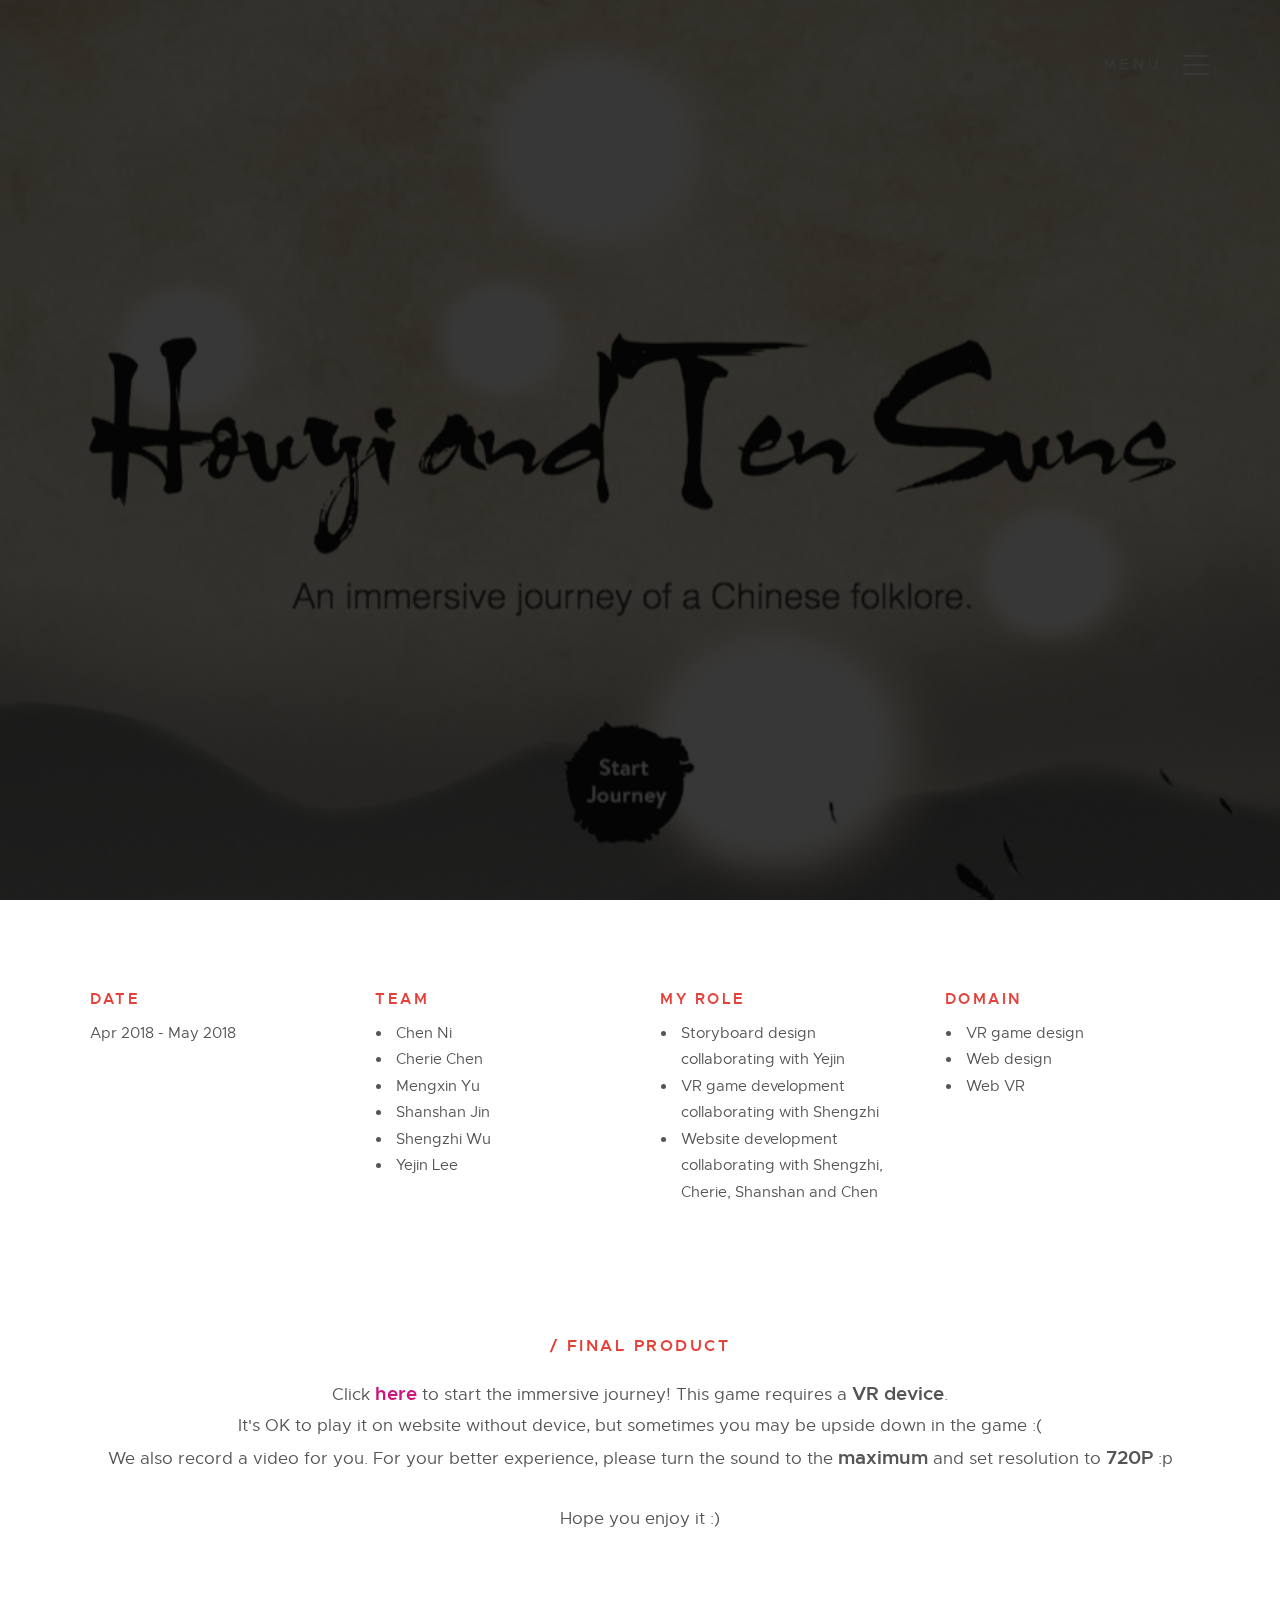
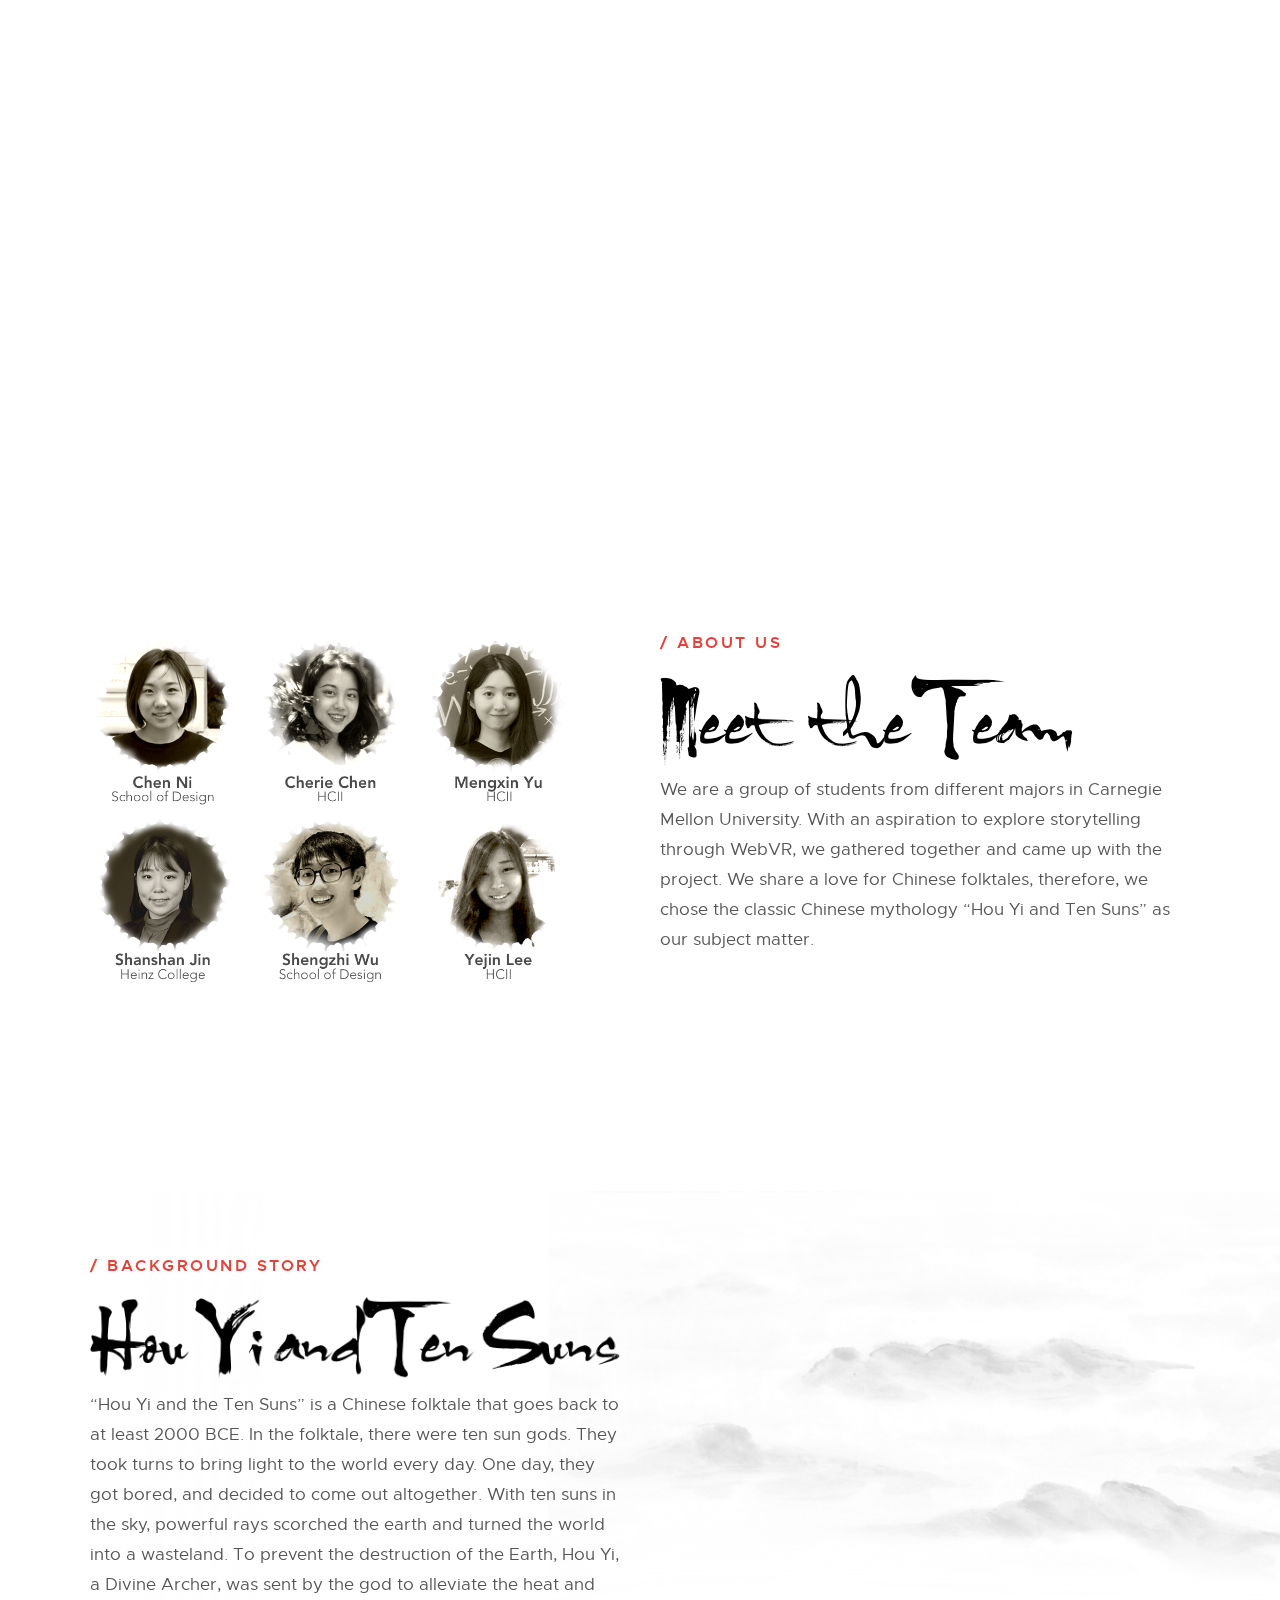
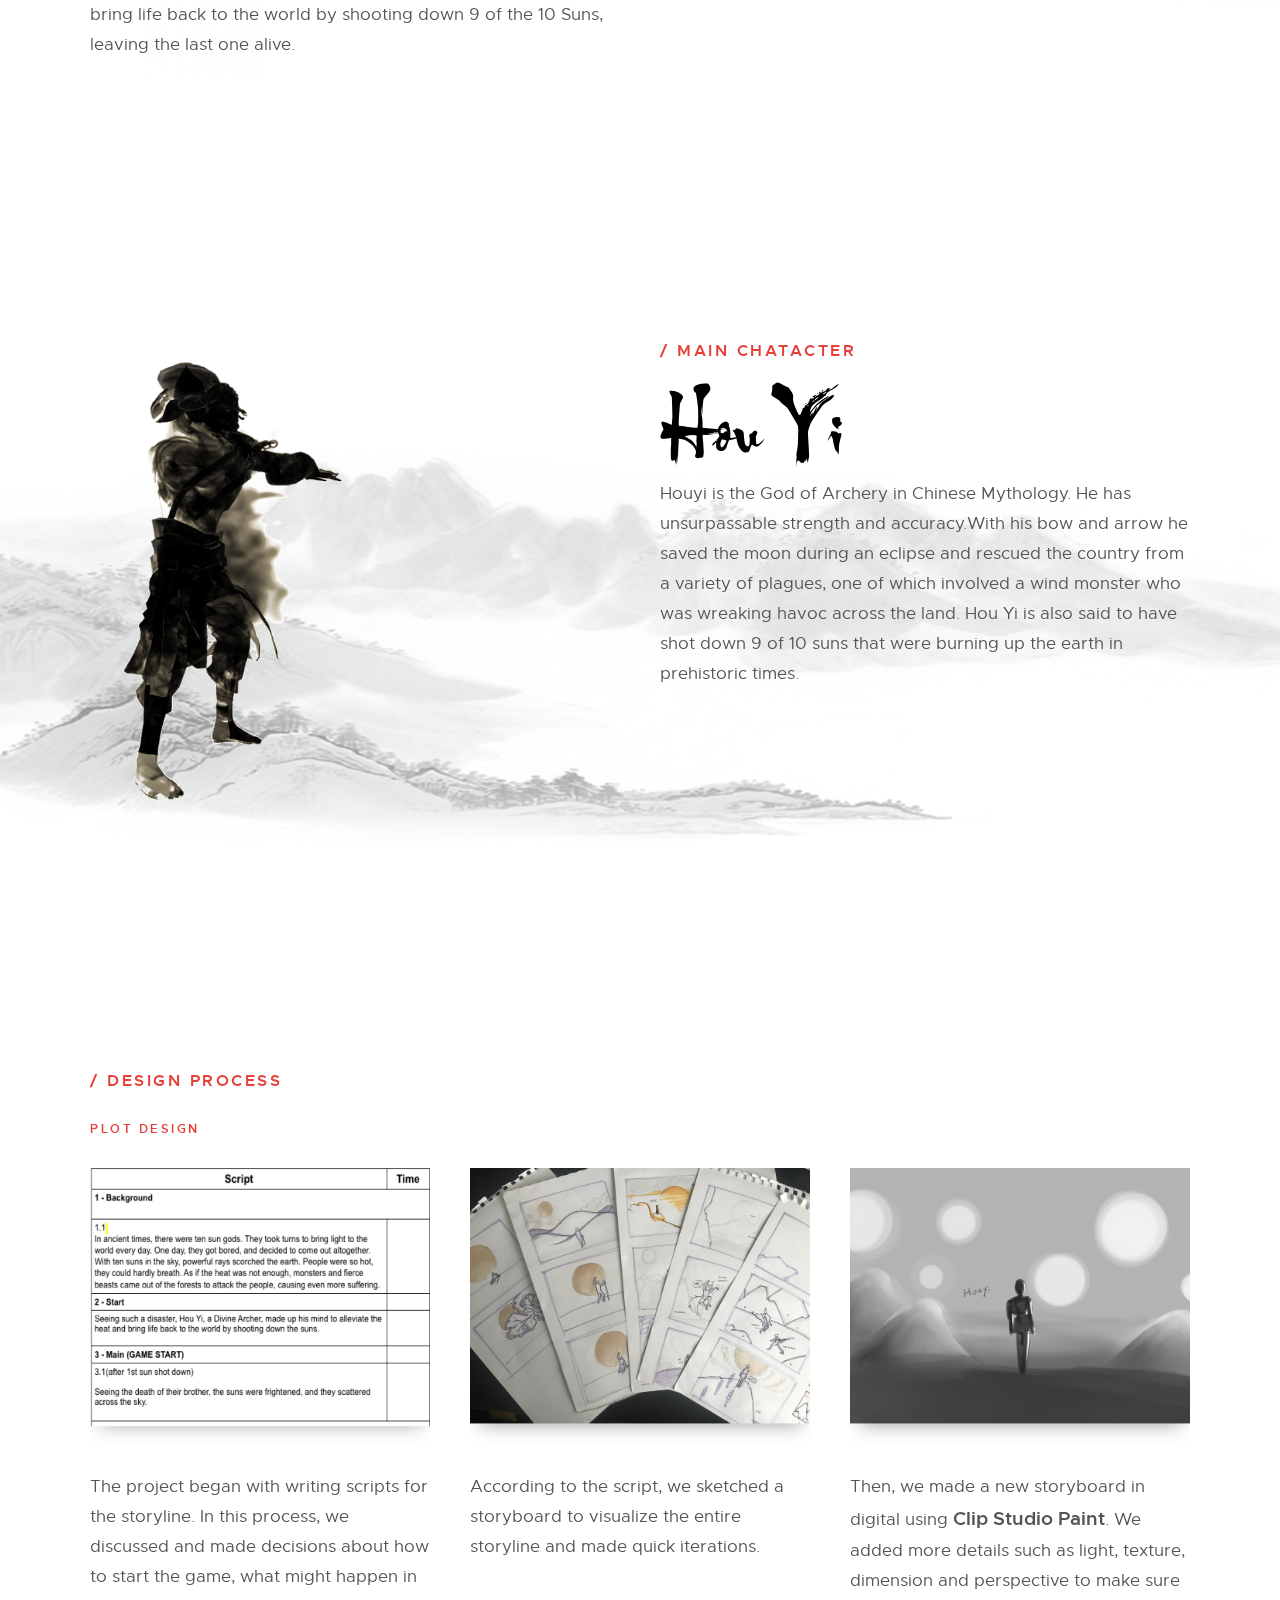
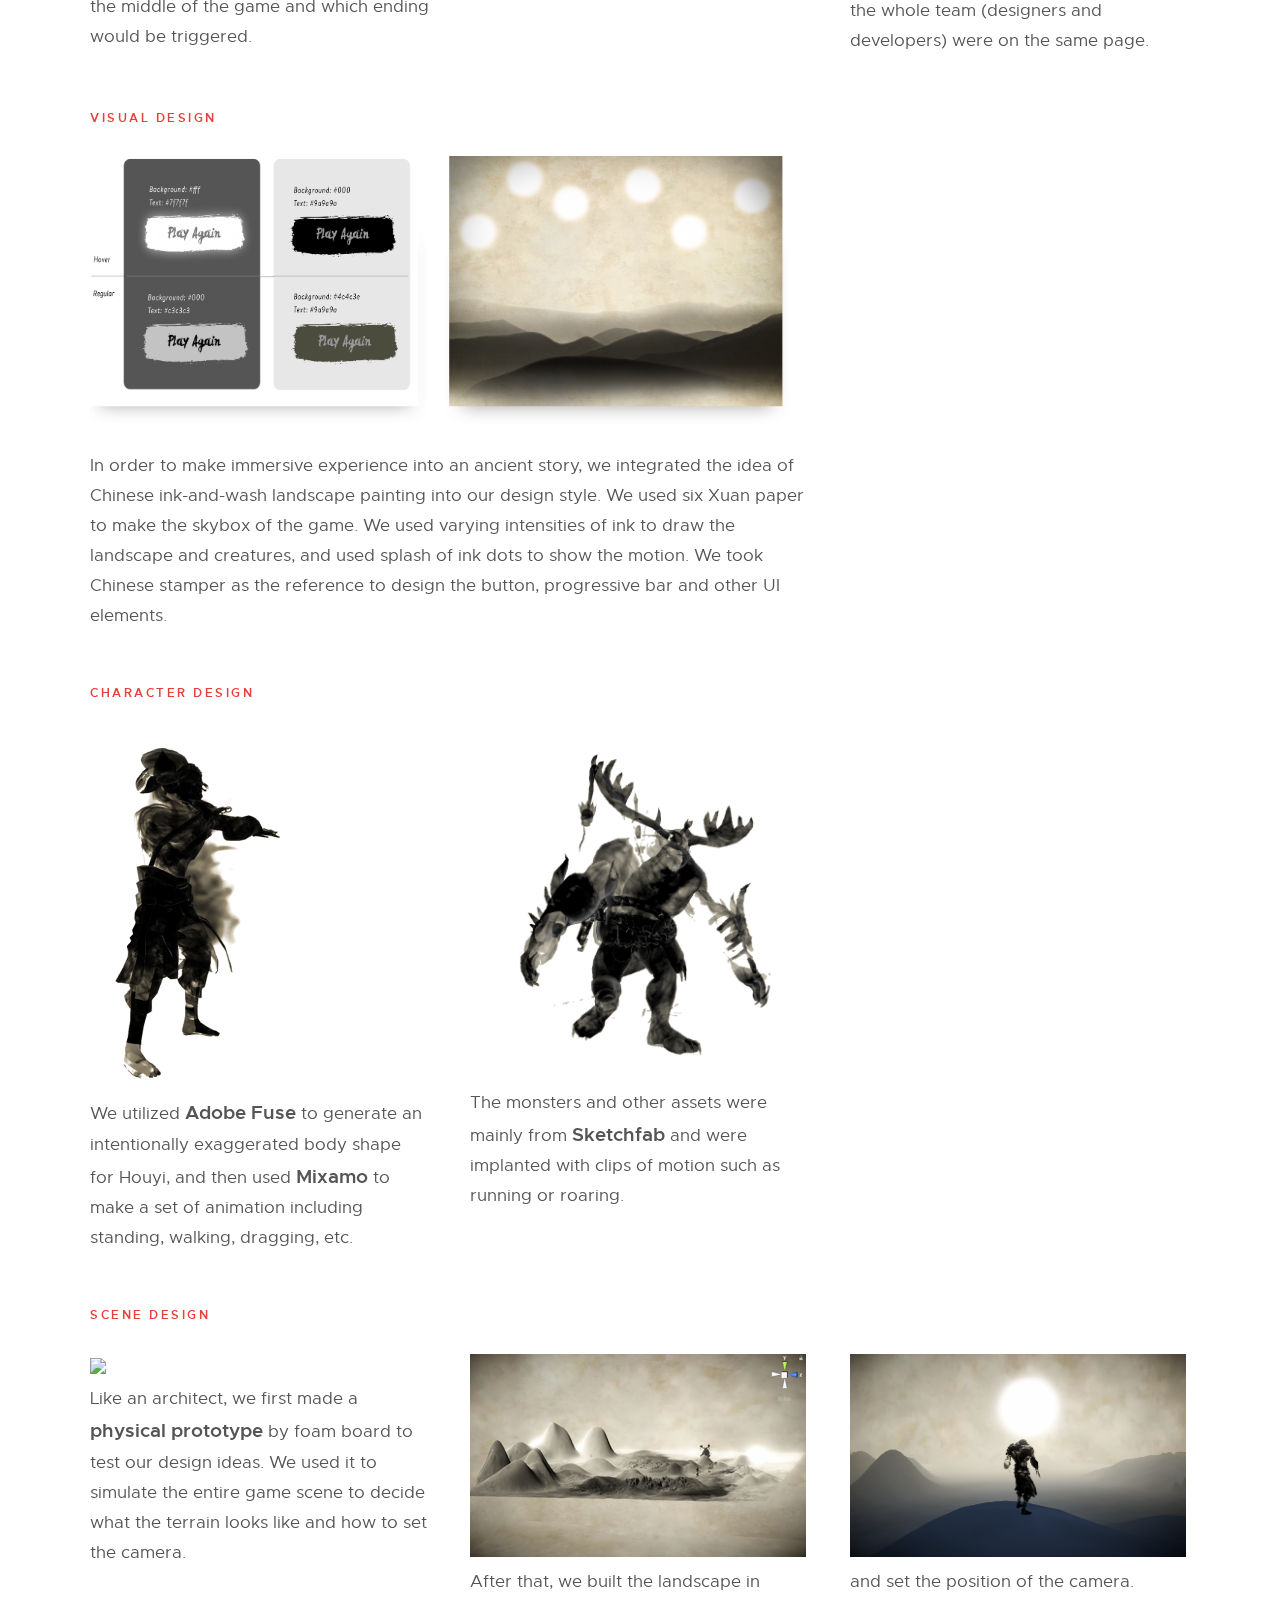
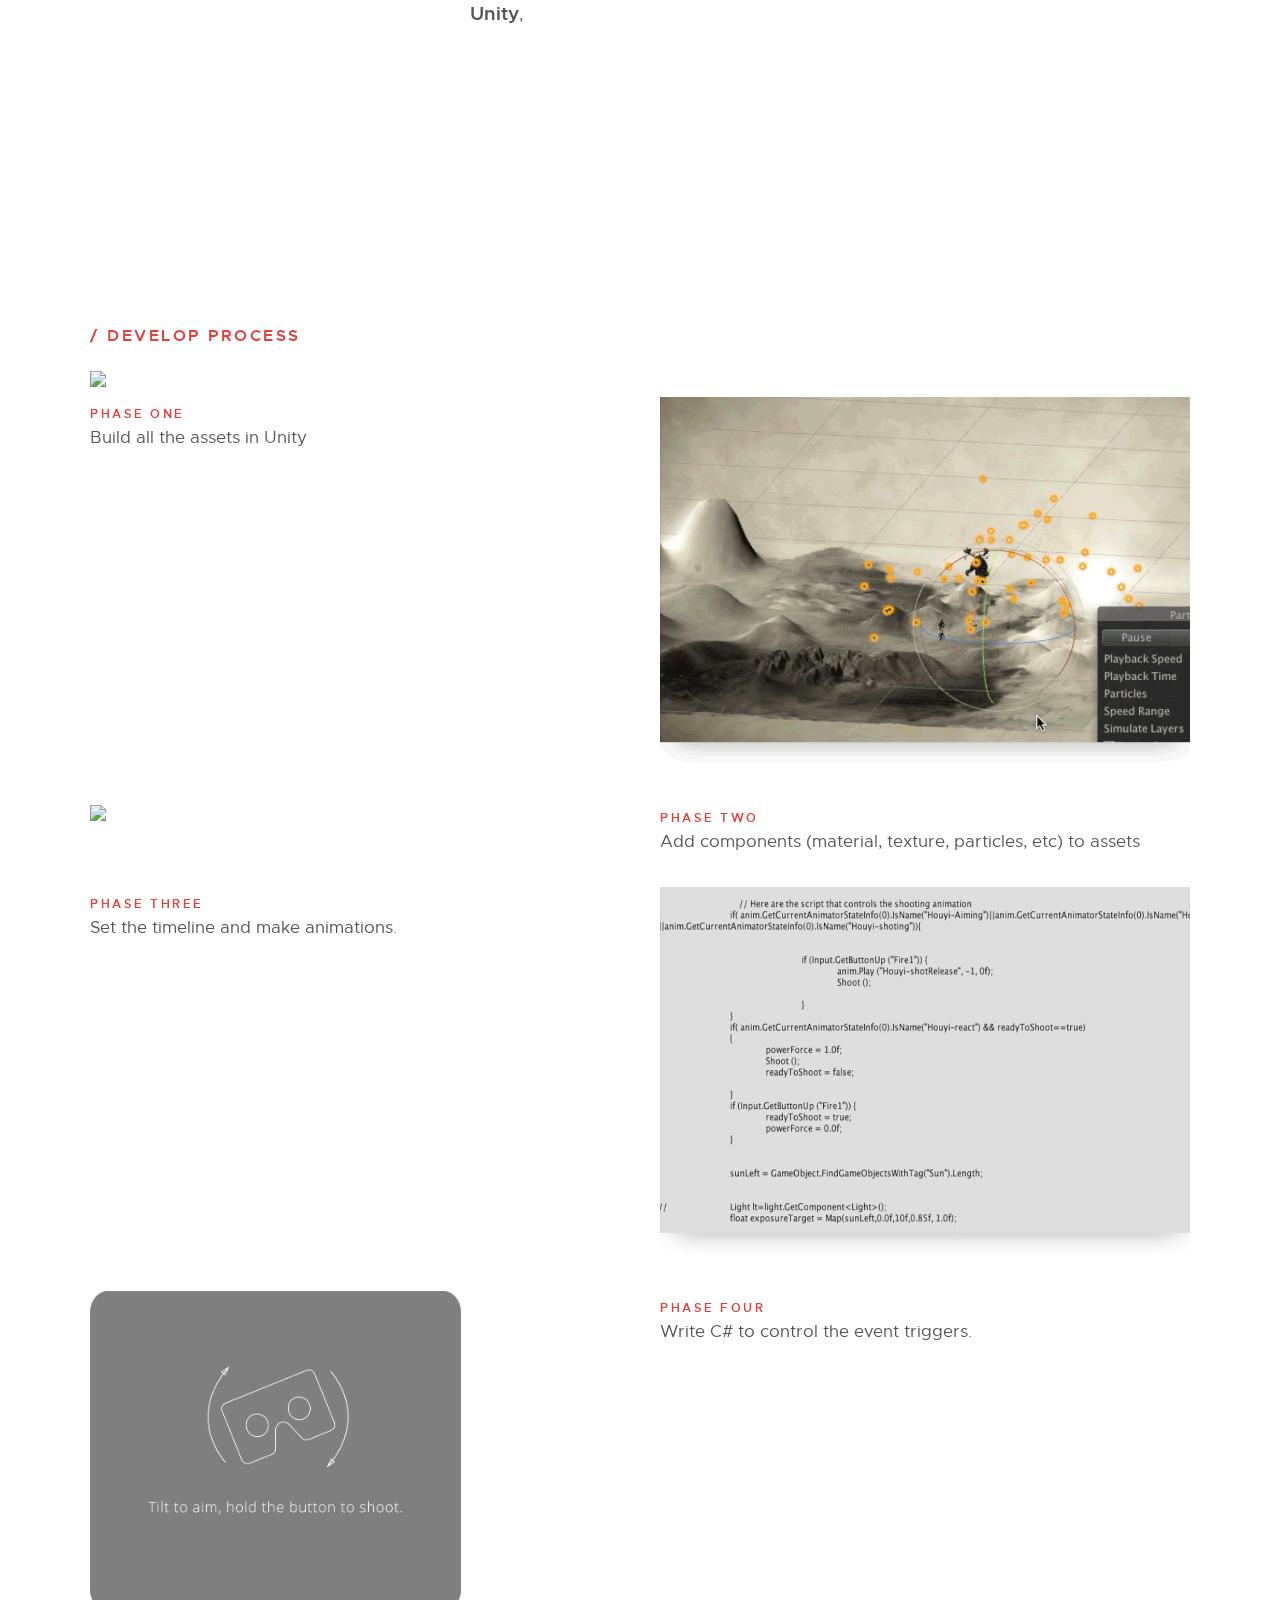
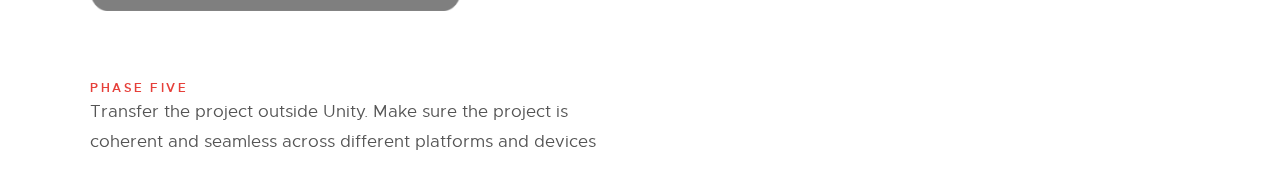
==== commit bbc8864a: "Sep 7th" ====
--- a/SingleWork/Houyi.html
+++ b/SingleWork/Houyi.html
@@ -159,7 +159,7 @@
                 <div class="service-text">
                     <img src="images/HouYi/story1.png">
                 </div>
-                <p><b>Data Collection:</b> We selected 20 most popular cocktails and collected data about ingredient, portion, type, flavor and strength from videos, existing websites and bartenders' blogs.
+                <p>The project began with writing scripts for the storyline. In this process, we discussed and made decisions about how to start the game, what might happen in the middle of the game and which ending would be triggered.
                 </p>
             </div>
             <div class="col-block service-item " >
@@ -184,18 +184,11 @@
             </div>
         </div>
         <div class="row services-list block-1-3 block-m-1-2 block-tab-full">
-            <div class="col-block service-item " >
+            <div class="col-eight service-item " >
                 <div class="service-text">
                     <img src="images/HouYi/visual1.png">
                 </div>
-                <p><b>Data Collection:</b> We selected 20 most popular cocktails and collected data about ingredient, portion, type, flavor and strength from videos, existing websites and bartenders' blogs.
-                </p>
-            </div>
-            <div class="col-eight service-item " >
-                <div class="service-text">
-                    <img src="images/HouYi/visual2.png">
-                </div>
-                <p><b>Data Storage:</b> After cleaning up all the data we had, we storaged our data in Firebase through Jason file.
+                <p>In order to make immersive experience into an ancient story, we integrated the idea of Chinese ink-and-wash landscape painting into our design style.  We used six Xuan paper to make the skybox of the game. We used varying intensities of ink to draw the landscape and creatures, and used splash of ink dots to show the motion. We took Chinese stamper as the reference to design the button, progressive bar and other UI elements.
                 </p>
             </div>
         </div>
@@ -253,8 +246,83 @@
         </div>
     </section>
     
-
-
+    
+    <section id='services' class="s-services">
+        <div class="row section-header" >
+            <div class="col-full">
+                <h3 class="subhead">Develop Process</h3>
+            </div>
+        </div>
+        <section id='about' class="s-develop" >
+            <div class="row block-1-2 block-m-1-2 block-tab-full">
+                <div class="col-block">
+                    <img src="images/HouYi/dev3.gif">
+                </div>
+                <div class="col-block">
+                </div>
+            </div>
+        </section>
+
+        <section id='about' class="s-develop" >
+            <div class="row block-1-2 block-m-1-2 block-tab-full">
+                <div class="col-block">
+                    <h3 class="sub-subhead">Phase One</h3>
+                    <p>Build all the assets in Unity</p>
+                </div>
+                <div class="col-block">
+                    <img src="images/HouYi/dev2.gif">
+                </div>
+            </div>
+        </section> <!-- end -->
+
+        <section id='about' class="s-develop" >
+            <div class="row block-1-2 block-m-1-2 block-tab-full">
+                <div class="col-block">
+                    <img src="images/HouYi/dev1.gif">
+                </div>
+                <div class="col-block">
+                    <h3 class="sub-subhead">Phase Two</h3>
+                    <p>Add components (material, texture, particles, etc) to assets</p>
+                </div>
+            </div>
+        </section>
+
+        <section id='about' class="s-develop" >
+            <div class="row block-1-2 block-m-1-2 block-tab-full">
+                <div class="col-block">
+                    <h3 class="sub-subhead">Phase Three</h3>
+                    <p>Set the timeline and make animations.</p>
+                </div>
+                <div class="col-block">
+                    <img src="images/HouYi/dev4.gif">
+                </div>
+            </div>
+        </section> <!-- end -->
+
+        <section id='about' class="s-develop" >
+            <div class="row block-1-2 block-m-1-2 block-tab-full">
+                <div class="col-block">
+                    <img width="70%" src="images/HouYi/dev5.gif">
+                </div>
+                <div class="col-block">
+                    <h3 class="sub-subhead">Phase Four</h3>
+                    <p>Write C# to control the event triggers.</p>
+                </div>
+            </div>
+        </section>
+    </section>
+    
+    <section id='about' class="s-develop" >
+        <div class="row block-1-2 block-m-1-2 block-tab-full">
+            <div class="col-block">
+                <h3 class="sub-subhead">Phase Five</h3>
+                <p>Transfer the project outside Unity. Make sure the project is coherent and seamless across different platforms and devices</p>
+            </div>
+            <div class="col-block">
+                
+            </div>
+        </div>
+    </section> <!-- end -->
 
     
 
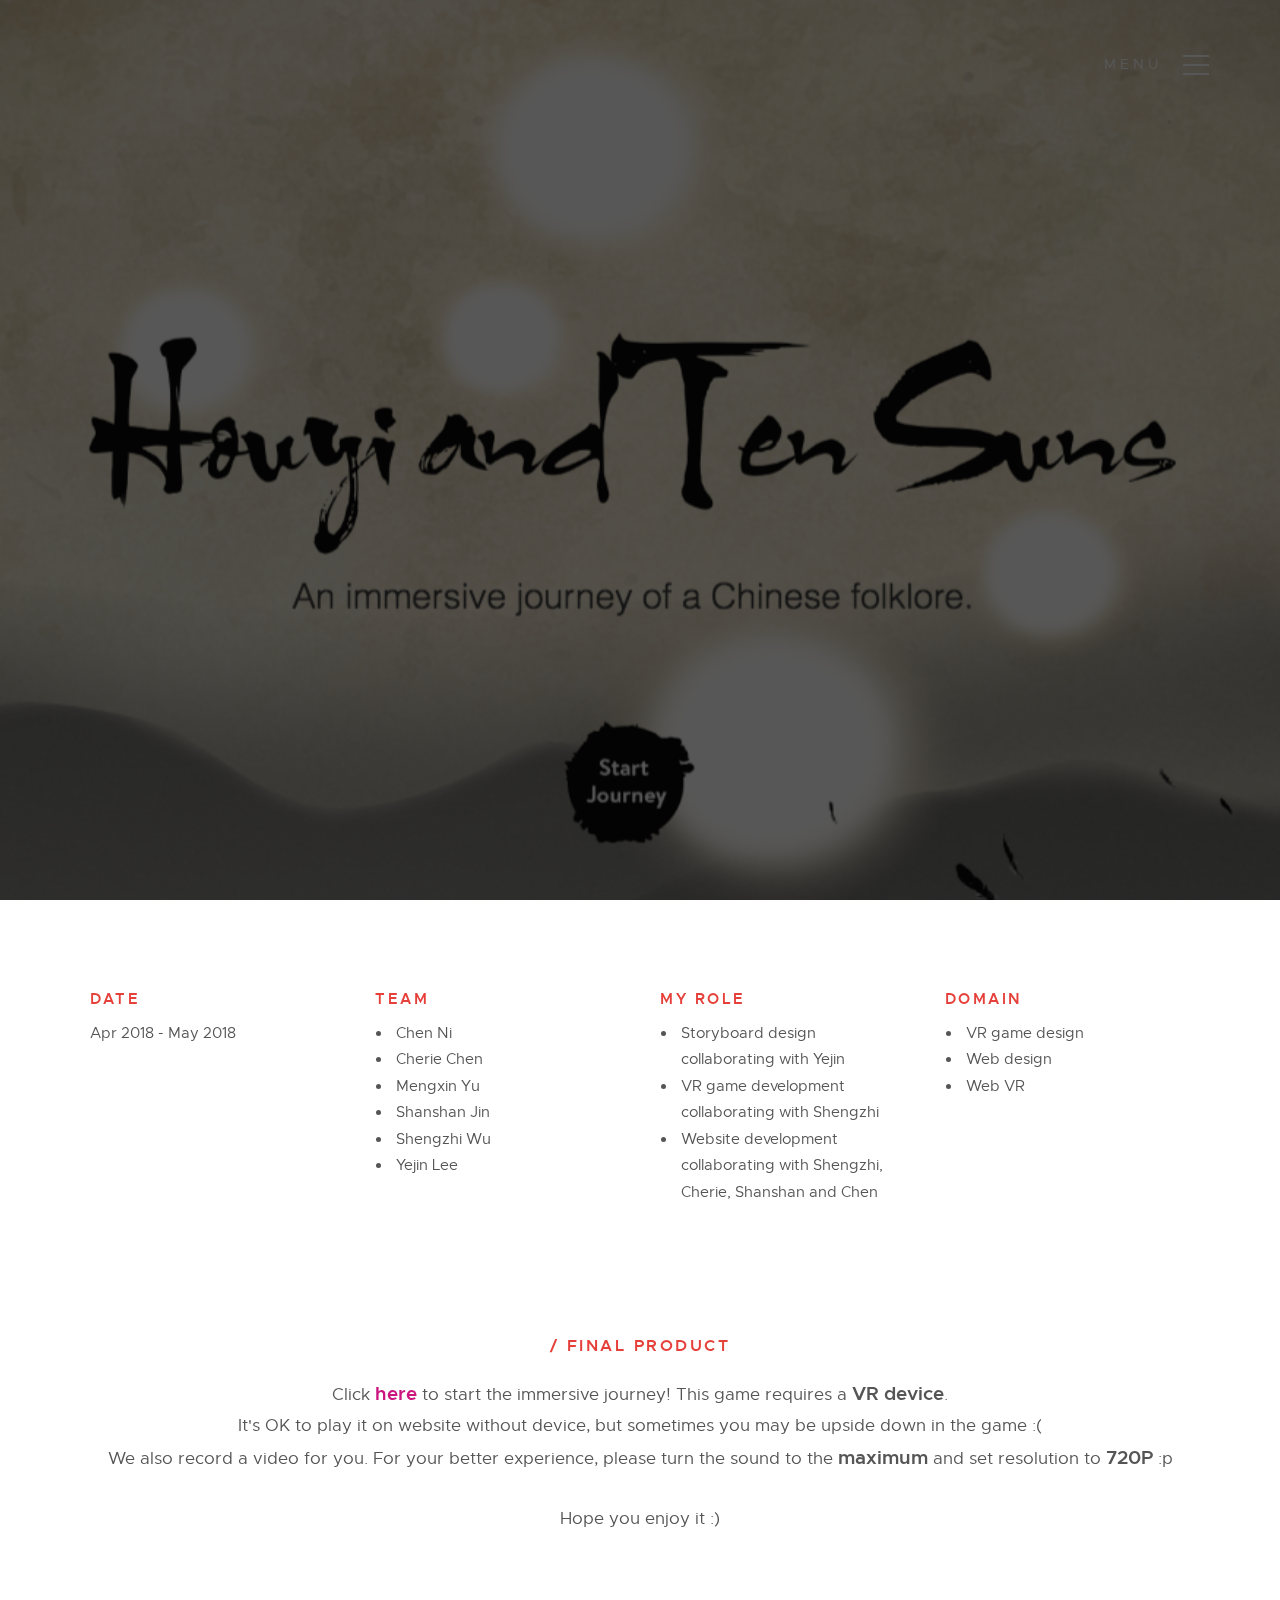
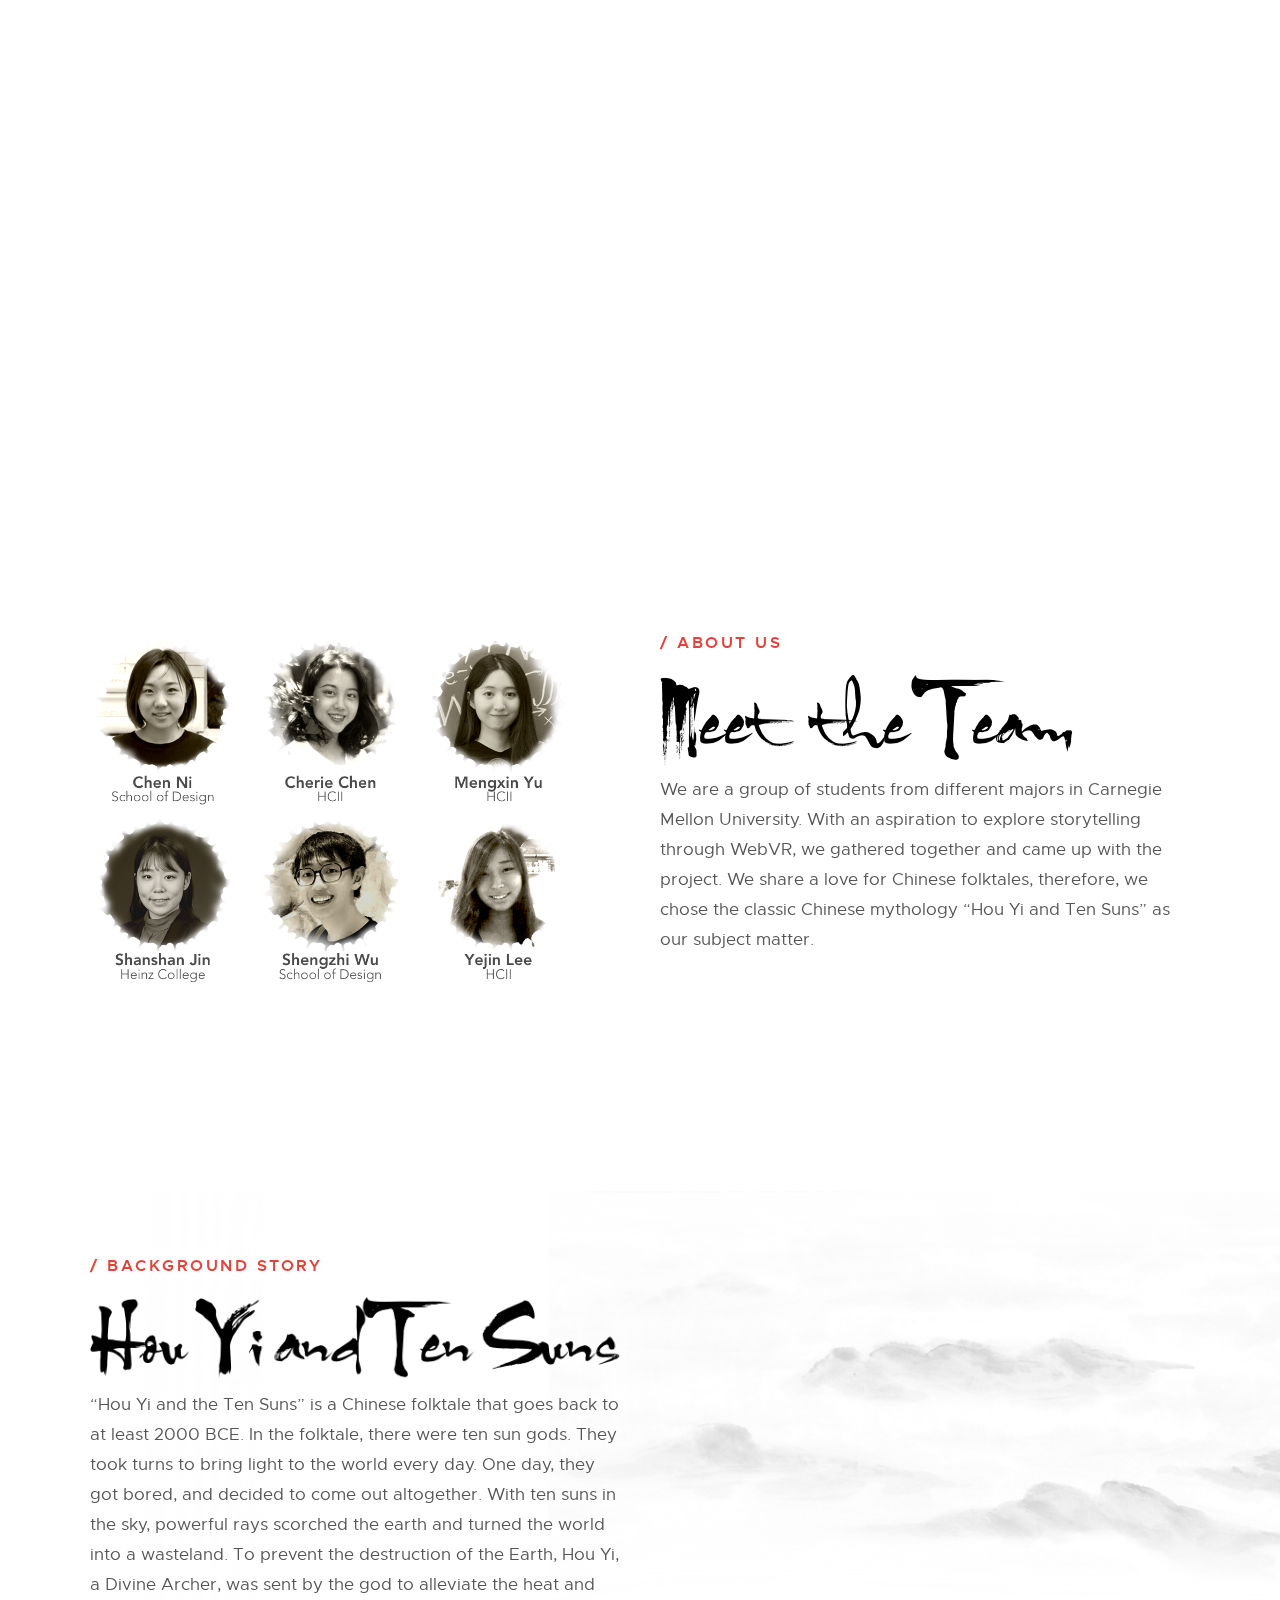
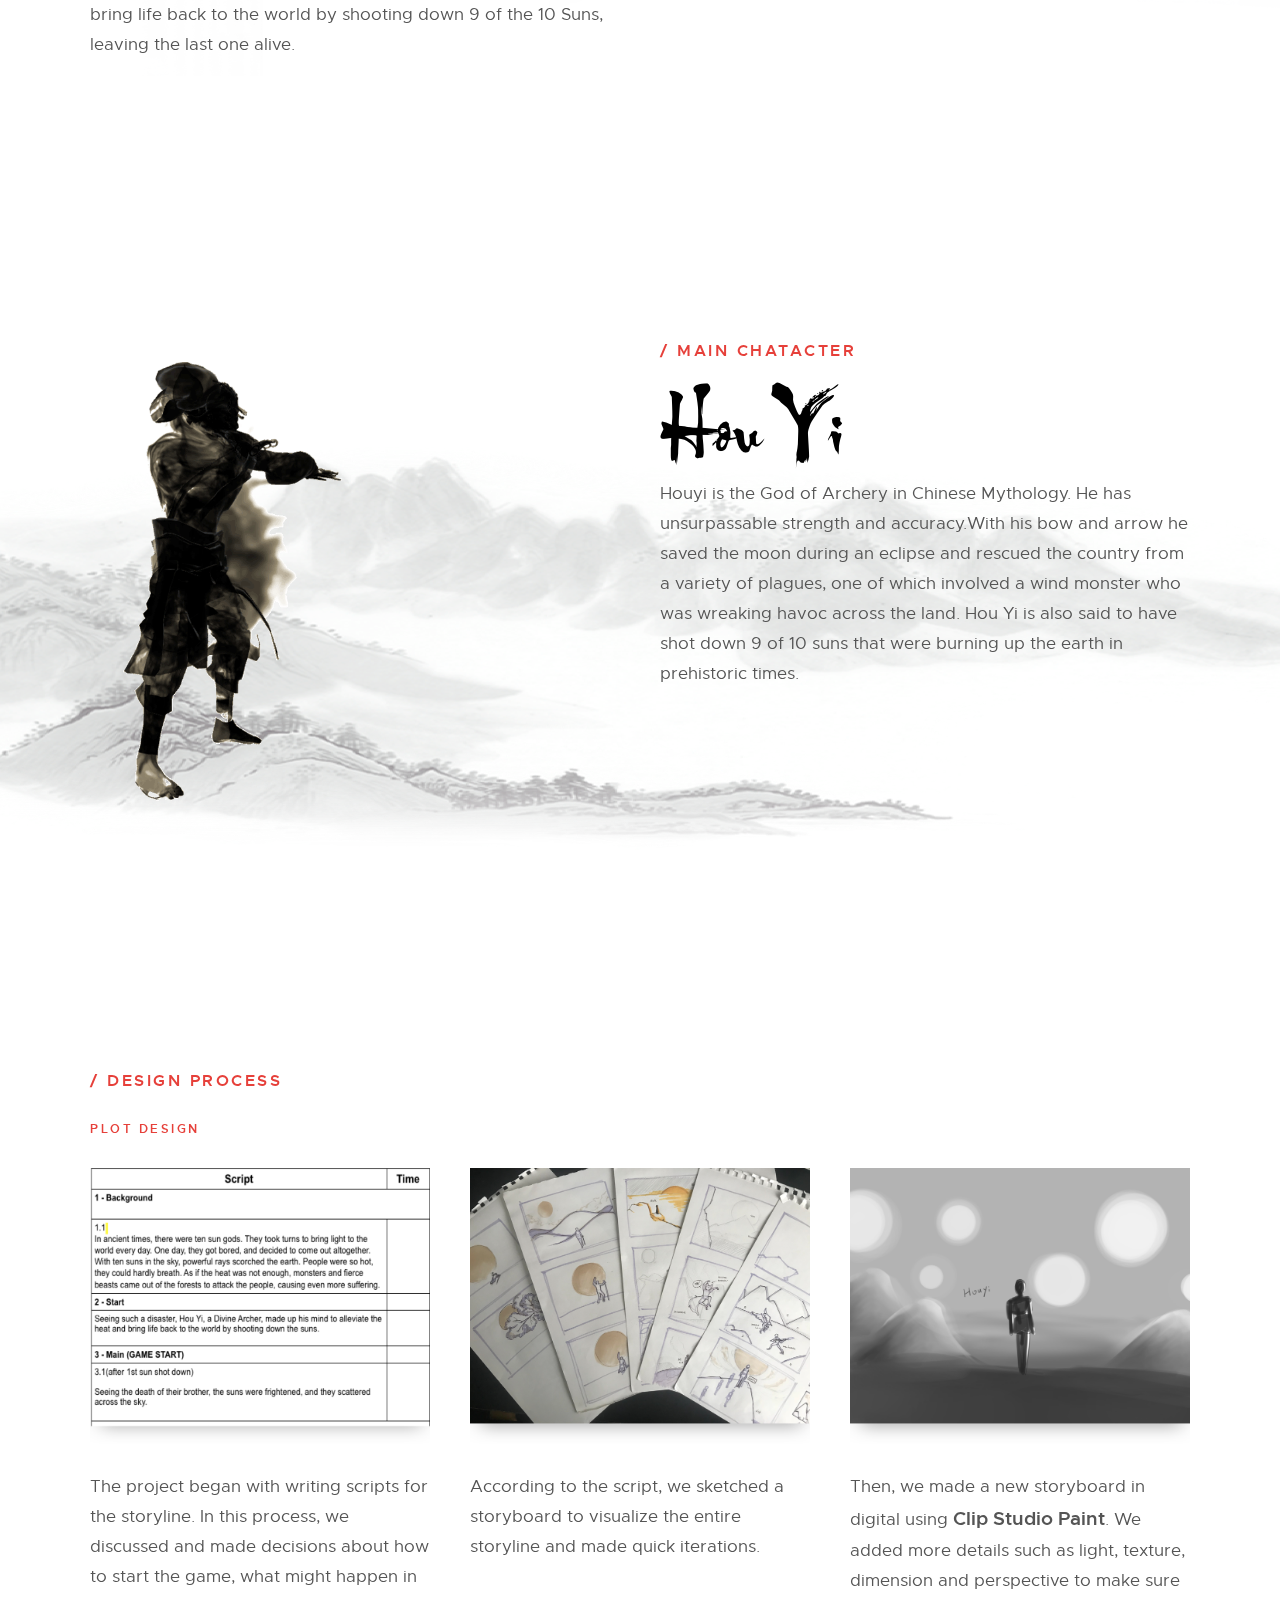
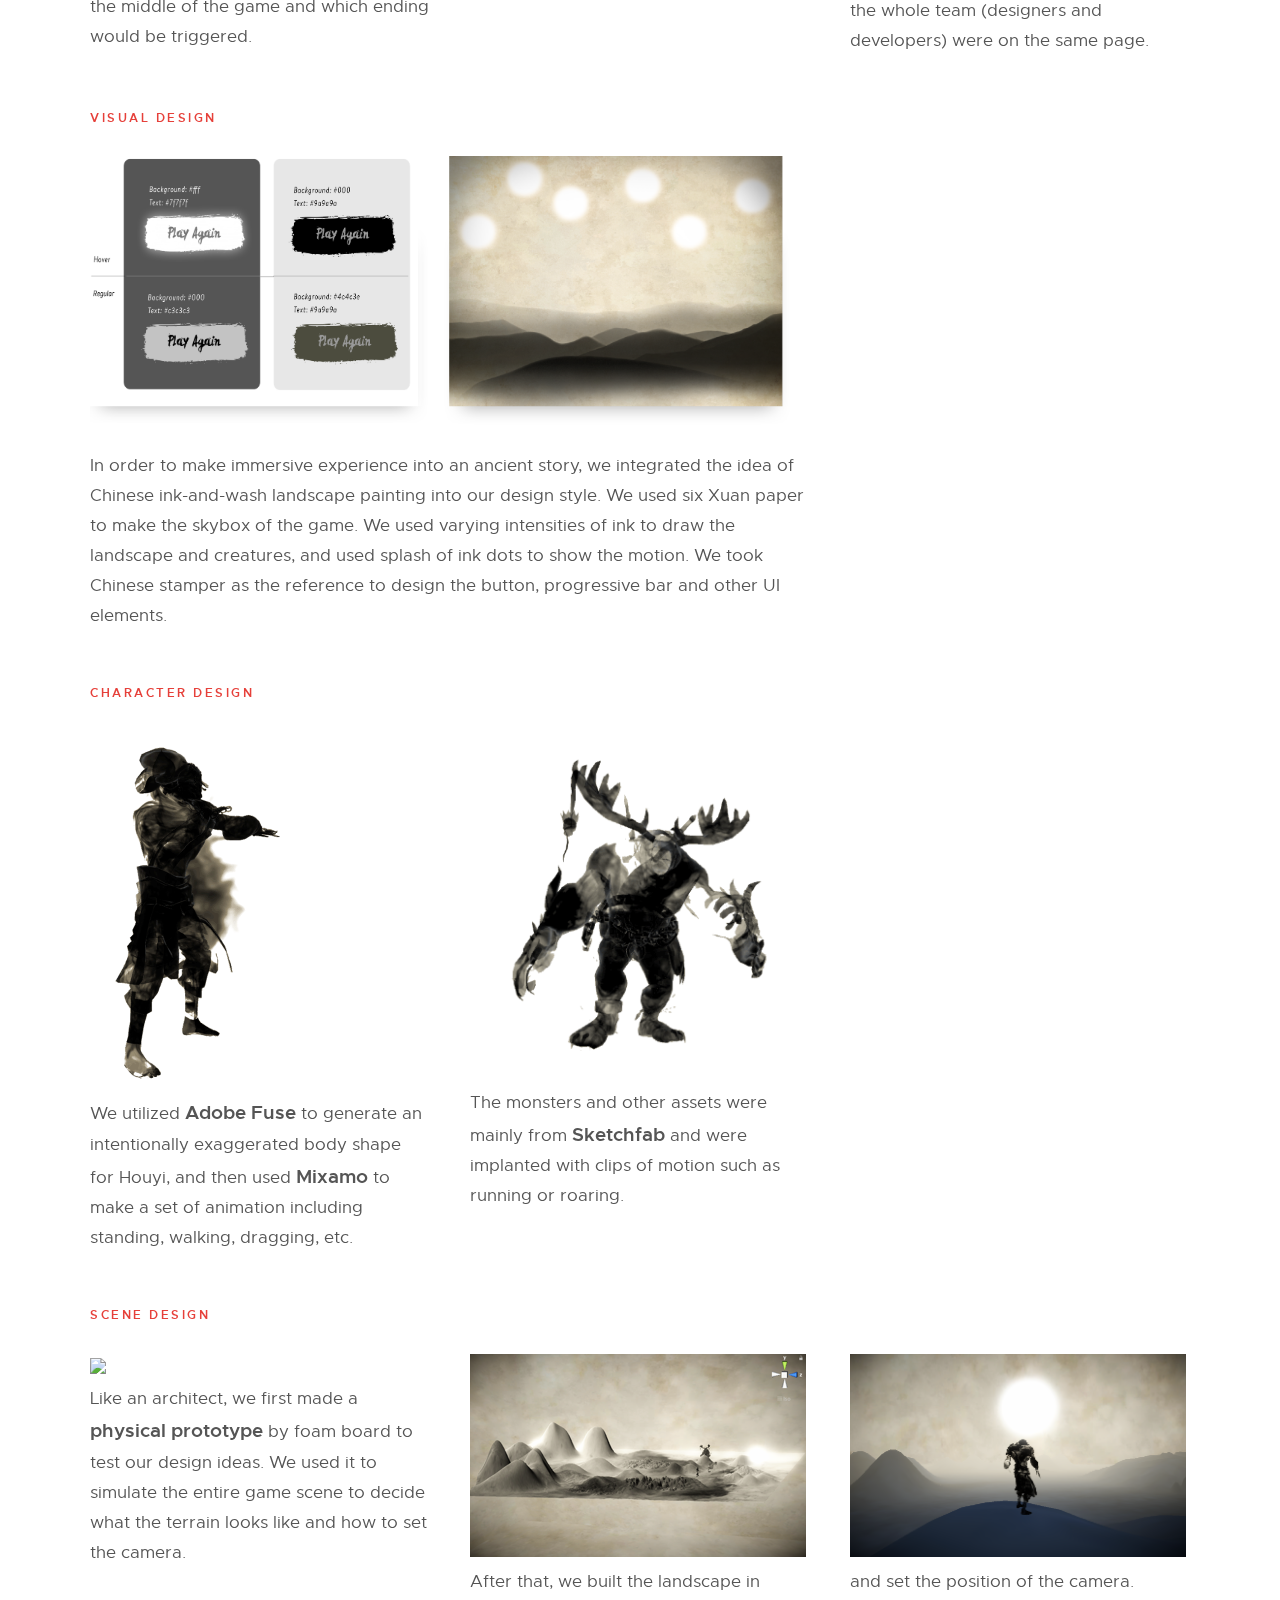
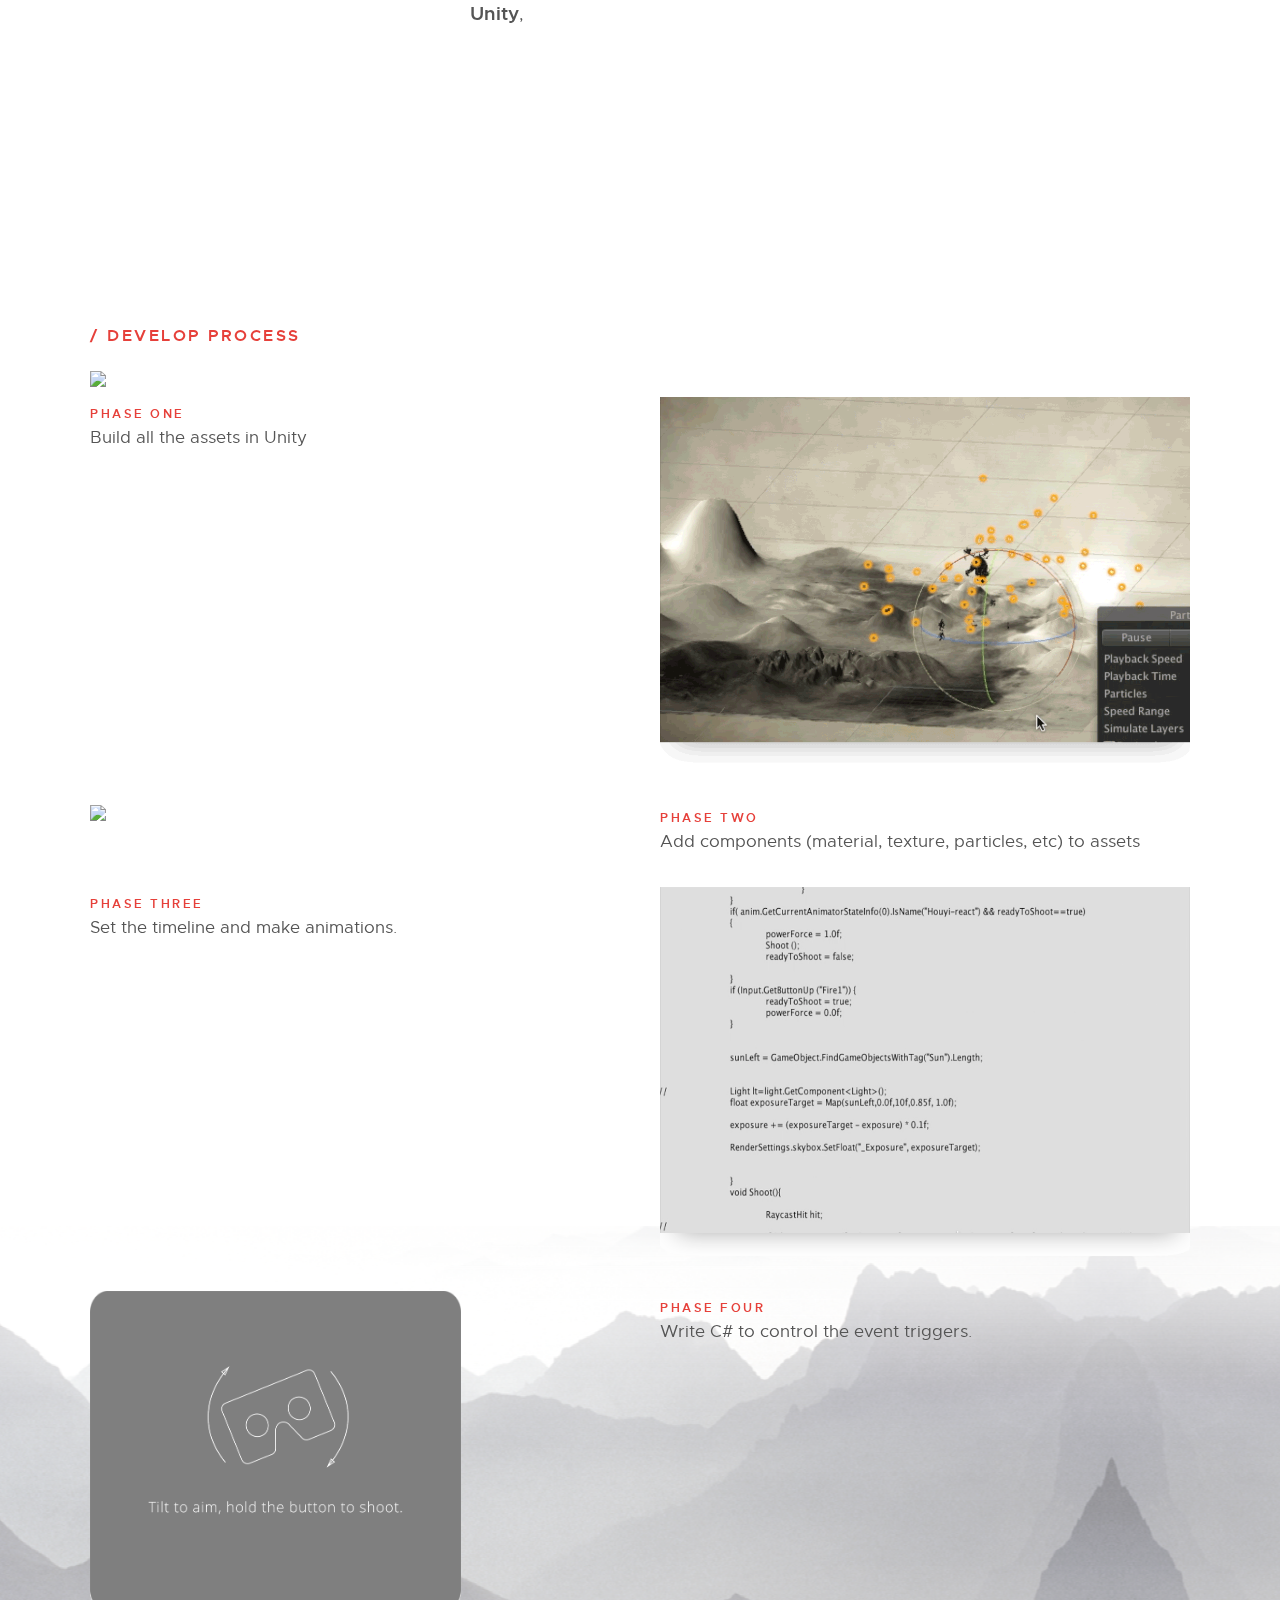
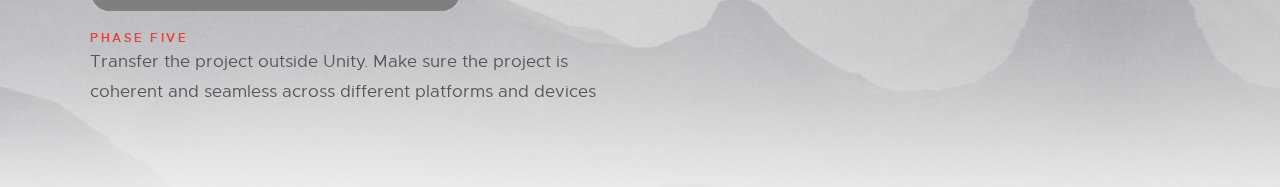
==== commit 5774d24f: "Sep 18th" ====
--- a/SingleWork/Houyi.html
+++ b/SingleWork/Houyi.html
@@ -90,7 +90,7 @@
     <!-- content ================================================== -->
     
     
-    <section style="margin-top:10rem; margin-bottom: 5rem">
+    <section style="margin-top:10rem; margin-bottom: 5rem;">
             <div width="20%" align="center">
                 <h3 class="subhead">Final Product</h3>
                 <p>Click <a href="https://shanshaj.github.io/Hou-Yi/"><b>here</b></a> to start the immersive journey! This game requires a <b>VR device</b>.
@@ -247,7 +247,7 @@
     </section>
     
     
-    <section id='services' class="s-services">
+    <section id='services' class="s-services" style="background-image: url(images/HouYi/hill3.png); background-position:bottom; background-repeat:no-repeat">
         <div class="row section-header" >
             <div class="col-full">
                 <h3 class="subhead">Develop Process</h3>
@@ -310,9 +310,8 @@
                 </div>
             </div>
         </section>
-    </section>
-    
-    <section id='about' class="s-develop" >
+        
+        <section id='about' class="s-develop" >
         <div class="row block-1-2 block-m-1-2 block-tab-full">
             <div class="col-block">
                 <h3 class="sub-subhead">Phase Five</h3>
@@ -323,6 +322,8 @@
             </div>
         </div>
     </section> <!-- end -->
+    </section>
+    
 
     
 
